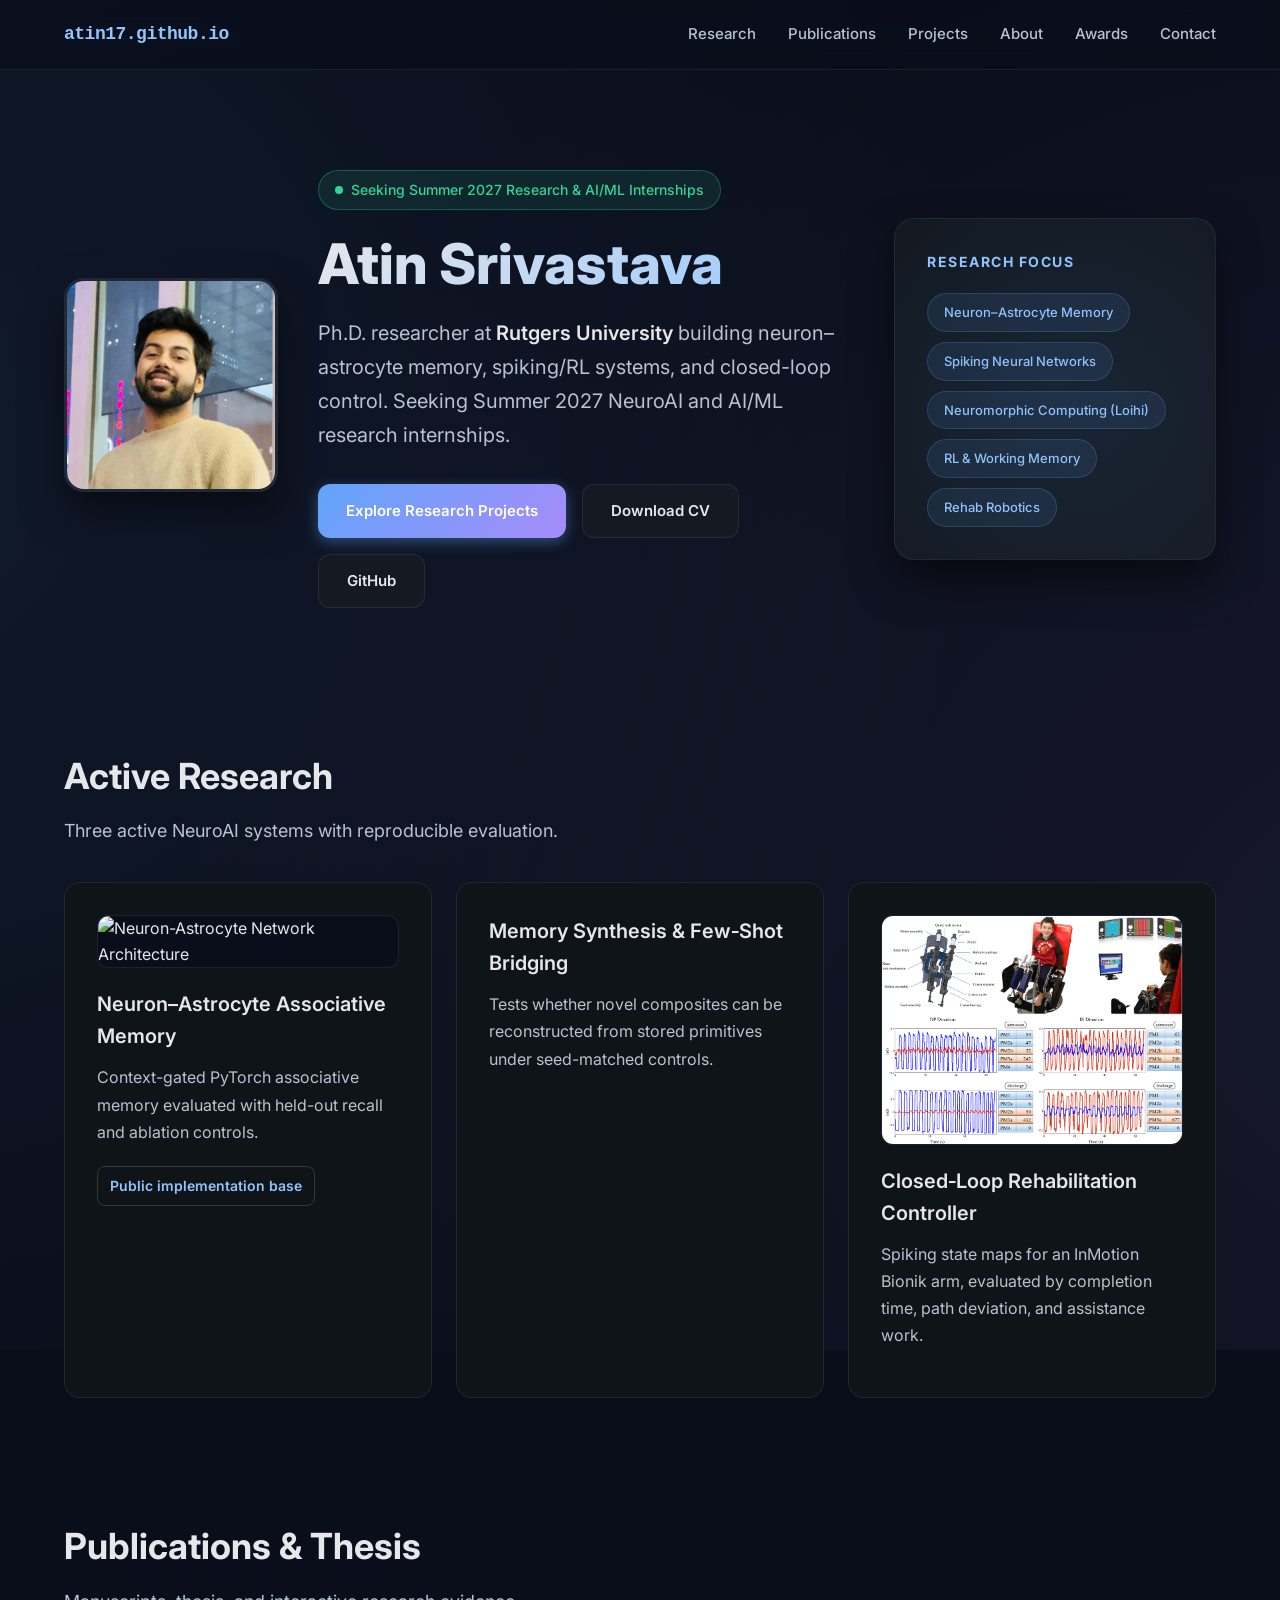
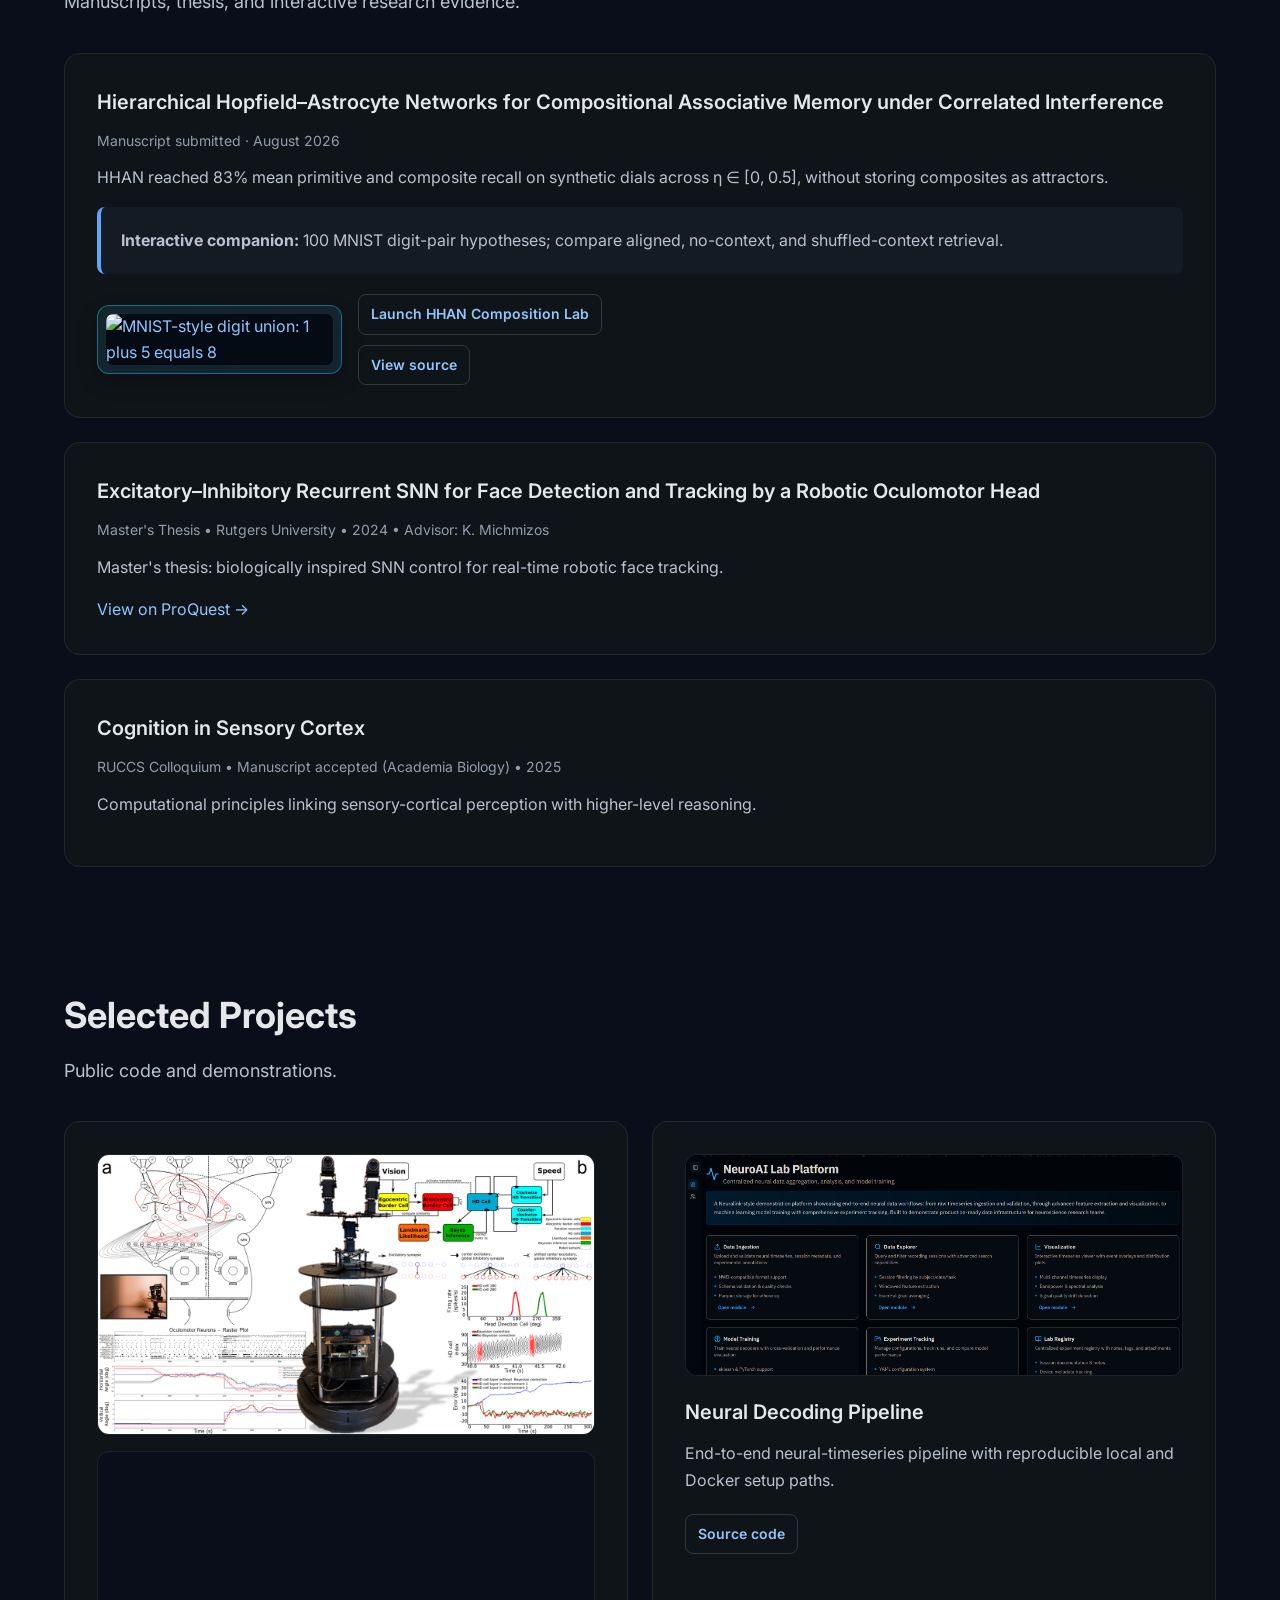
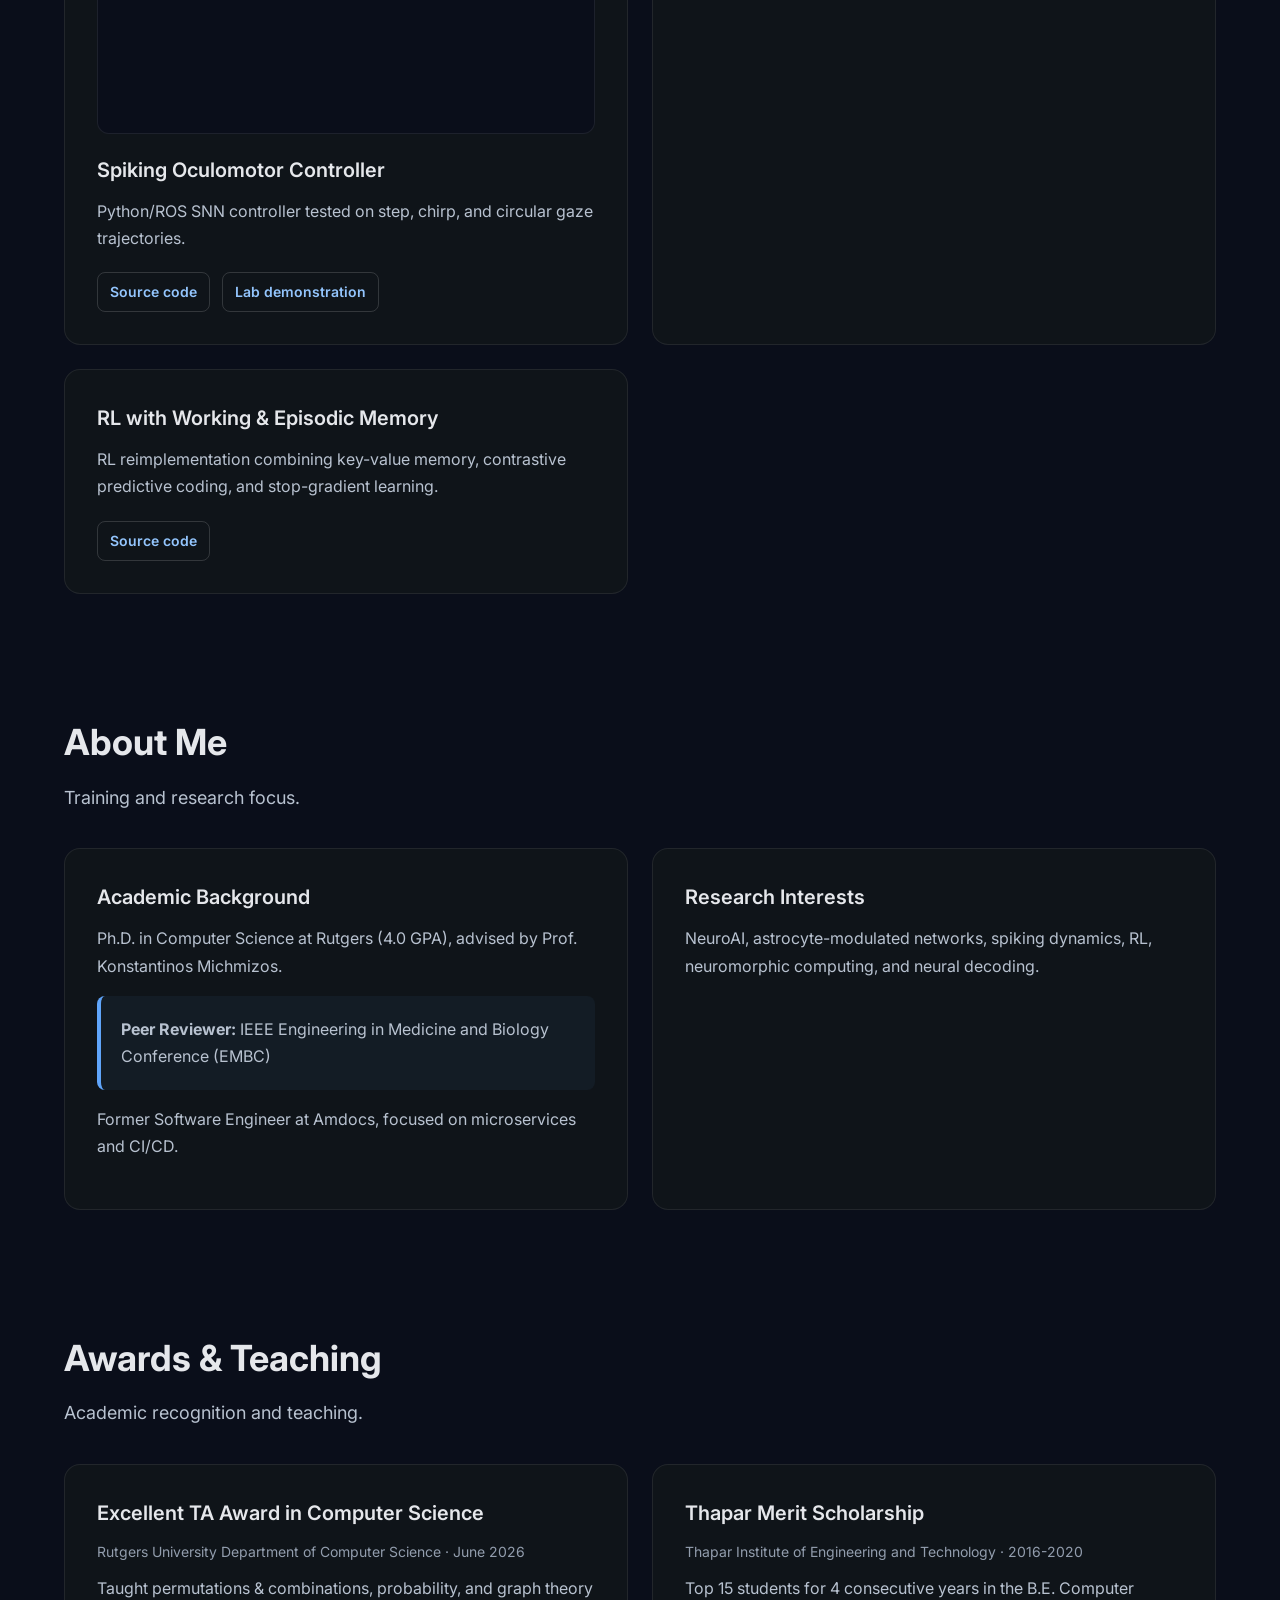
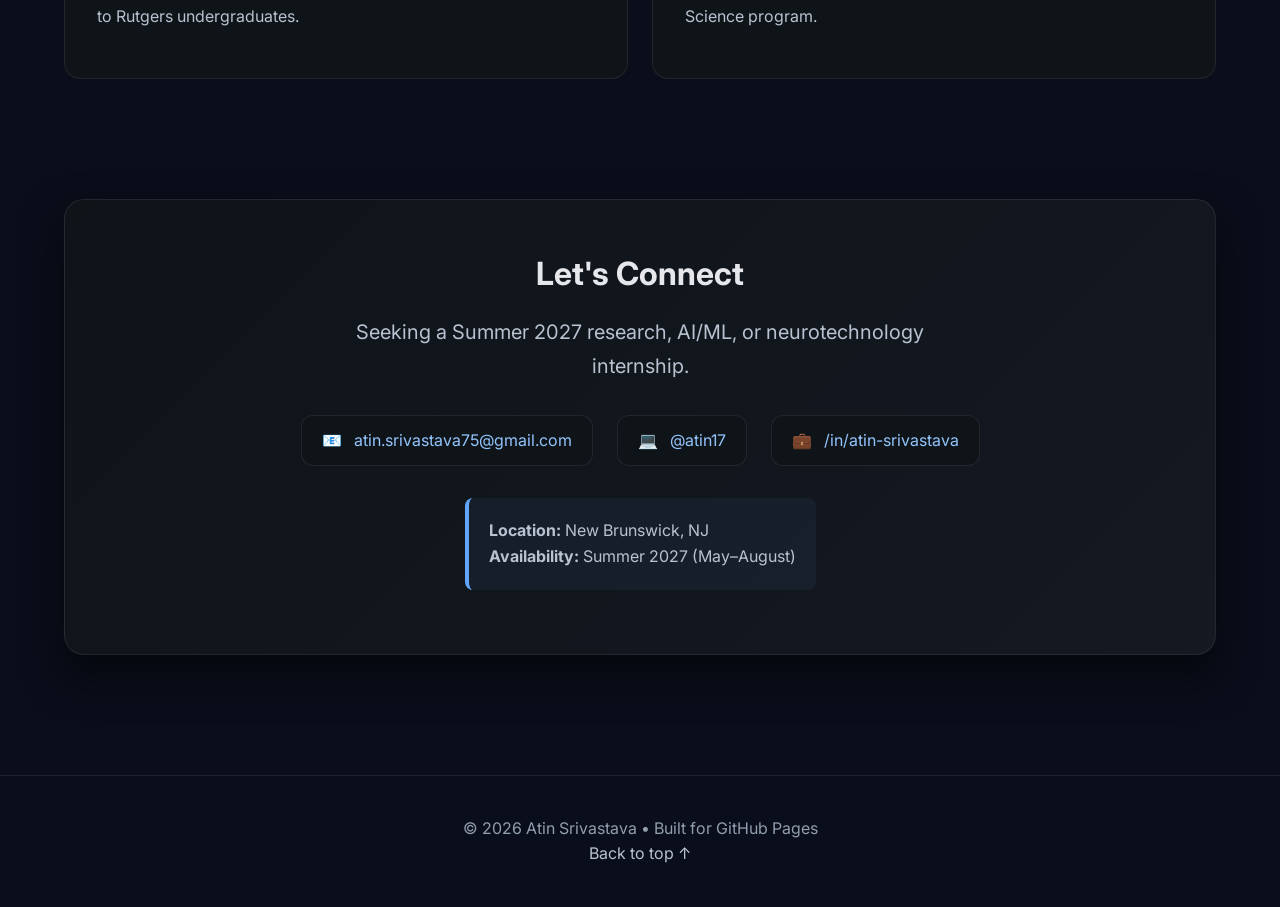
==== index.html @ 1d64756e "fix: show full MNIST union equation" ====
<!DOCTYPE html>
<html lang="en">
<head>
  <meta charset="utf-8" />
  <meta name="viewport" content="width=device-width, initial-scale=1" />
  <title>Atin Srivastava — PhD Researcher in NeuroAI</title>
  <meta name="description" content="Atin Srivastava is a Rutgers PhD researcher in NeuroAI developing neuron–astrocyte memory, spiking and reinforcement-learning systems, and closed-loop rehabilitation control. Seeking Summer 2027 research and AI/ML internships." />
  <link rel="canonical" href="https://atin17.github.io/" />
  <meta property="og:title" content="Atin Srivastava — PhD Researcher in NeuroAI" />
  <meta property="og:description" content="Neuron–astrocyte memory, spiking and reinforcement-learning systems, and closed-loop rehabilitation control. Seeking Summer 2027 research and AI/ML internships." />
  <meta property="og:type" content="website" />
  <meta property="og:url" content="https://atin17.github.io/" />
  <meta property="og:image" content="https://atin17.github.io/photo.jpg" />
  <meta property="og:image:alt" content="Atin Srivastava, PhD researcher in NeuroAI" />
  <meta name="twitter:card" content="summary_large_image" />
  <meta name="theme-color" content="#0f172a" />
  <link rel="icon" href="data:image/svg+xml,%3Csvg xmlns='http://www.w3.org/2000/svg' viewBox='0 0 100 100'%3E%3Ctext y='0.9em' x='0.1em' font-size='90'%3E%F0%9F%92%AB%3C/text%3E%3C/svg%3E" />
  <link rel="preconnect" href="https://fonts.googleapis.com">
  <link rel="preconnect" href="https://fonts.gstatic.com" crossorigin>
  <link href="https://fonts.googleapis.com/css2?family=Inter:wght@300;400;500;600;700;800&display=swap" rel="stylesheet">
  <style>
    :root{
      --bg: #0a0e1a;
      --panel: #0f1419;
      --panel-elevated: #141922;
      --border: rgba(255, 255, 255, 0.08);
      --border-hover: rgba(255, 255, 255, 0.15);
      --text: #e5e7eb;
      --text-secondary: #b8c2d0;
      --text-muted: #929dad;
      --brand: #60a5fa;
      --brand-light: #93c5fd;
      --accent: #34d399;
      --accent-secondary: #a78bfa;
      --shadow-sm: 0 2px 8px rgba(0, 0, 0, 0.3);
      --shadow-md: 0 8px 24px rgba(0, 0, 0, 0.4);
      --shadow-lg: 0 20px 40px rgba(0, 0, 0, 0.5);
    }

    * {
      box-sizing: border-box;
      margin: 0;
      padding: 0;
    }

    html {
      scroll-behavior: smooth;
    }

    body {
      font-family: 'Inter', -apple-system, BlinkMacSystemFont, 'Segoe UI', Roboto, sans-serif;
      background: var(--bg);
      color: var(--text);
      line-height: 1.6;
      overflow-x: hidden;
    }

    /* Background gradient animation */
    body::before {
      content: '';
      position: fixed;
      top: -50%;
      left: -50%;
      width: 200%;
      height: 200%;
      background: radial-gradient(circle at 20% 50%, rgba(96, 165, 250, 0.08) 0%, transparent 50%),
                  radial-gradient(circle at 80% 80%, rgba(167, 139, 250, 0.08) 0%, transparent 50%);
      animation: gradientShift 15s ease infinite;
      pointer-events: none;
      z-index: 0;
    }

    @keyframes gradientShift {
      0%, 100% { transform: translate(0, 0) rotate(0deg); }
      50% { transform: translate(-5%, -5%) rotate(5deg); }
    }

    a {
      color: var(--brand-light);
      text-decoration: none;
      transition: color 0.2s ease;
    }

    a:hover {
      color: var(--brand);
    }

    a:focus-visible,
    button:focus-visible {
      outline: 3px solid var(--accent);
      outline-offset: 4px;
    }

    .container {
      max-width: 1200px;
      margin: 0 auto;
      padding: 0 24px;
      position: relative;
      z-index: 1;
    }

    /* Header */
    header {
      position: sticky;
      top: 0;
      background: rgba(10, 14, 26, 0.8);
      backdrop-filter: blur(12px) saturate(180%);
      border-bottom: 1px solid var(--border);
      z-index: 100;
      transition: all 0.3s ease;
    }

    header.scrolled {
      background: rgba(10, 14, 26, 0.95);
      box-shadow: var(--shadow-md);
    }

    nav {
      display: flex;
      align-items: center;
      justify-content: space-between;
      padding: 20px 0;
    }

    .logo {
      font-family: 'Courier New', monospace;
      font-size: 18px;
      font-weight: 700;
      letter-spacing: -0.5px;
      color: var(--brand-light);
    }

    .nav-links {
      display: flex;
      gap: 32px;
      align-items: center;
    }

    .nav-links a {
      font-weight: 500;
      font-size: 15px;
      color: var(--text-secondary);
      position: relative;
      transition: color 0.2s ease;
    }

    .nav-links a::after {
      content: '';
      position: absolute;
      bottom: -4px;
      left: 0;
      width: 0;
      height: 2px;
      background: var(--brand);
      transition: width 0.3s ease;
    }

    .nav-links a:hover {
      color: var(--text);
    }

    .nav-links a:hover::after {
      width: 100%;
    }

    /* Hero Section */
    .hero {
      padding: 100px 0 80px;
      display: grid;
      grid-template-columns: 0.4fr 1fr 0.6fr;
      gap: 40px;
      align-items: center;
    }

    .hero-photo {
      width: 100%;
      max-width: 280px;
      aspect-ratio: 1;
      border-radius: 20px;
      object-fit: cover;
      border: 3px solid var(--border);
      box-shadow: var(--shadow-lg);
      transition: all 0.4s ease;
    }

    .hero-photo:hover {
      transform: scale(1.05) rotate(2deg);
      border-color: var(--brand);
      box-shadow: 0 20px 50px rgba(96, 165, 250, 0.3);
    }

    .availability-badge {
      display: inline-flex;
      align-items: center;
      gap: 8px;
      padding: 8px 16px;
      background: rgba(52, 211, 153, 0.1);
      border: 1px solid rgba(52, 211, 153, 0.3);
      border-radius: 100px;
      color: var(--accent);
      font-size: 14px;
      font-weight: 500;
      margin-bottom: 24px;
      animation: pulse 2s ease-in-out infinite;
    }

    @keyframes pulse {
      0%, 100% { opacity: 1; }
      50% { opacity: 0.7; }
    }

    .availability-badge::before {
      content: '';
      width: 8px;
      height: 8px;
      background: var(--accent);
      border-radius: 50%;
      animation: blink 2s ease-in-out infinite;
    }

    @keyframes blink {
      0%, 100% { opacity: 1; }
      50% { opacity: 0.3; }
    }

    h1 {
      font-size: 56px;
      font-weight: 800;
      line-height: 1.1;
      margin-bottom: 20px;
      background: linear-gradient(135deg, var(--text) 0%, var(--brand-light) 100%);
      -webkit-background-clip: text;
      -webkit-text-fill-color: transparent;
      background-clip: text;
    }

    .subtitle {
      font-size: 20px;
      color: var(--text-secondary);
      line-height: 1.7;
      margin-bottom: 32px;
      max-width: 600px;
    }

    .subtitle strong {
      color: var(--text);
      font-weight: 600;
    }

    .cta-buttons {
      display: flex;
      gap: 16px;
      flex-wrap: wrap;
    }

    .btn {
      display: inline-flex;
      align-items: center;
      gap: 8px;
      padding: 14px 28px;
      border-radius: 12px;
      font-weight: 600;
      font-size: 15px;
      transition: all 0.3s ease;
      cursor: pointer;
      border: none;
    }

    .btn-primary {
      background: linear-gradient(135deg, var(--brand) 0%, var(--accent-secondary) 100%);
      color: white;
      box-shadow: 0 4px 14px rgba(96, 165, 250, 0.4);
    }

    .btn-primary:hover {
      transform: translateY(-2px);
      box-shadow: 0 8px 20px rgba(96, 165, 250, 0.5);
    }

    .btn-secondary {
      background: var(--panel-elevated);
      color: var(--text);
      border: 1px solid var(--border);
    }

    .btn-secondary:hover {
      background: var(--panel);
      border-color: var(--border-hover);
      transform: translateY(-2px);
    }

    /* Focus Card */
    .focus-card {
      background: linear-gradient(135deg, var(--panel) 0%, var(--panel-elevated) 100%);
      border: 1px solid var(--border);
      border-radius: 20px;
      padding: 32px;
      box-shadow: var(--shadow-lg);
      position: relative;
      overflow: hidden;
    }

    .focus-card::before {
      content: '';
      position: absolute;
      top: -50%;
      right: -50%;
      width: 200%;
      height: 200%;
      background: radial-gradient(circle, rgba(96, 165, 250, 0.1) 0%, transparent 70%);
      pointer-events: none;
    }

    .focus-title {
      font-size: 14px;
      font-weight: 700;
      text-transform: uppercase;
      letter-spacing: 1.5px;
      color: var(--brand-light);
      margin-bottom: 20px;
    }

    .tags {
      display: flex;
      flex-wrap: wrap;
      gap: 10px;
    }

    .tag {
      padding: 8px 16px;
      background: rgba(96, 165, 250, 0.1);
      border: 1px solid rgba(96, 165, 250, 0.2);
      border-radius: 100px;
      font-size: 13px;
      font-weight: 500;
      color: var(--brand-light);
      transition: all 0.3s ease;
    }

    .tag:hover {
      background: rgba(96, 165, 250, 0.2);
      transform: translateY(-2px);
    }

    /* Section Styles */
    section {
      padding: 60px 0;
      position: relative;
    }

    .section-header {
      margin-bottom: 36px;
    }

    .section-title {
      font-size: 36px;
      font-weight: 700;
      margin-bottom: 12px;
    }

    .section-subtitle {
      font-size: 18px;
      color: var(--text-secondary);
    }

    /* Card Grid */
    .grid {
      display: grid;
      gap: 24px;
    }

    .grid-2 {
      grid-template-columns: repeat(2, 1fr);
    }

    .grid-3 {
      grid-template-columns: repeat(3, 1fr);
    }



    .card {
      background: var(--panel);
      border: 1px solid var(--border);
      border-radius: 16px;
      padding: 32px;
      transition: all 0.3s ease;
      position: relative;
      overflow: hidden;
    }

    .card::before {
      content: '';
      position: absolute;
      top: 0;
      left: 0;
      width: 100%;
      height: 4px;
      background: linear-gradient(90deg, var(--brand) 0%, var(--accent-secondary) 100%);
      transform: scaleX(0);
      transition: transform 0.3s ease;
    }

    .card:hover {
      border-color: var(--border-hover);
      transform: translateY(-4px);
      box-shadow: var(--shadow-md);
    }

    .card:hover::before {
      transform: scaleX(1);
    }

    .card h3 {
      font-size: 20px;
      font-weight: 600;
      margin-bottom: 12px;
      color: var(--text);
    }

    .card p {
      color: var(--text-secondary);
      line-height: 1.7;
      margin-bottom: 16px;
    }

    .card ul {
      list-style: none;
      margin: 16px 0 0 0;
    }

    .card ul li {
      color: var(--text-secondary);
      padding-left: 24px;
      position: relative;
      margin-bottom: 8px;
    }

    .card ul li::before {
      content: '→';
      position: absolute;
      left: 0;
      color: var(--brand);
    }

    .research-image-container {
      width: 100%;
      margin-bottom: 20px;
      border-radius: 12px;
      overflow: hidden;
      background: var(--bg);
      border: 1px solid var(--border);
    }

    .research-image {
      width: 100%;
      height: auto;
      display: block;
      transition: transform 0.3s ease;
    }

    .research-image:hover {
      transform: scale(1.05);
    }

    .project-media-container {
      margin-bottom: 20px;
    }

    .project-image {
      width: 100%;
      height: auto;
      display: block;
      border-radius: 12px;
      margin-bottom: 16px;
      border: 1px solid var(--border);
    }

    .video-container {
      position: relative;
      padding-bottom: 56.25%; /* 16:9 aspect ratio */
      height: 0;
      overflow: hidden;
      border-radius: 12px;
      border: 1px solid var(--border);
      background: var(--bg);
    }

    .video-container iframe {
      position: absolute;
      top: 0;
      left: 0;
      width: 100%;
      height: 100%;
      border-radius: 12px;
    }

    .meta {
      font-size: 14px;
      color: var(--text-muted);
      margin-bottom: 12px;
    }

    .project-links {
      display: flex;
      flex-wrap: wrap;
      gap: 12px;
      margin-top: 20px;
    }

    .project-links a {
      display: inline-flex;
      align-items: center;
      padding: 8px 12px;
      border: 1px solid var(--border-hover);
      border-radius: 8px;
      color: var(--brand-light);
      font-size: 14px;
      font-weight: 600;
    }

    .project-links a:hover {
      background: rgba(96, 165, 250, 0.1);
      border-color: var(--brand);
    }

    .hhan-lab-callout {
      display: flex;
      align-items: center;
      gap: 16px;
      flex-wrap: wrap;
      margin-top: 20px;
    }

    .hhan-lab-preview {
      display: inline-block;
      flex: 0 1 245px;
      width: min(100%, 245px);
      padding: 8px;
      background: linear-gradient(135deg, rgba(34, 211, 238, 0.10), rgba(96, 165, 250, 0.10));
      border: 1px solid rgba(34, 211, 238, 0.42);
      border-radius: 12px;
      box-shadow: 0 8px 20px rgba(0, 0, 0, 0.22);
      transition: transform 0.25s ease, border-color 0.25s ease, box-shadow 0.25s ease;
    }

    .hhan-lab-preview:hover {
      border-color: var(--cyan);
      box-shadow: 0 12px 26px rgba(34, 211, 238, 0.16);
      transform: translateY(-2px);
    }

    .hhan-lab-preview img {
      display: block;
      width: 100%;
      height: auto;
      border-radius: 7px;
      background: #050b14;
    }

    .hhan-lab-actions.project-links {
      align-items: flex-start;
      flex-direction: column;
      gap: 10px;
      margin-top: 0;
    }


    /* Info Box */
    .info-box {
      background: rgba(96, 165, 250, 0.05);
      border-left: 4px solid var(--brand);
      padding: 20px;
      margin: 16px 0;
      border-radius: 8px;
    }

    .info-box p {
      color: var(--text-secondary);
      margin: 0;
    }

    /* Contact Section */
    .contact-card {
      background: linear-gradient(135deg, var(--panel) 0%, var(--panel-elevated) 100%);
      border: 1px solid var(--border);
      border-radius: 20px;
      padding: 48px;
      text-align: center;
      box-shadow: var(--shadow-lg);
    }

    .contact-card h2 {
      font-size: 32px;
      margin-bottom: 16px;
    }

    .contact-card .subtitle {
      margin: 0 auto 32px;
    }

    .contact-methods {
      display: flex;
      gap: 24px;
      justify-content: center;
      flex-wrap: wrap;
      margin-top: 32px;
    }

    .contact-method {
      display: flex;
      align-items: center;
      gap: 12px;
      padding: 12px 20px;
      background: var(--panel);
      border: 1px solid var(--border);
      border-radius: 12px;
      transition: all 0.3s ease;
    }

    .contact-method:hover {
      border-color: var(--brand);
      transform: translateY(-2px);
    }

    /* Footer */
    footer {
      padding: 40px 0;
      text-align: center;
      color: var(--text-muted);
      border-top: 1px solid var(--border);
      margin-top: 60px;
    }

    footer a {
      color: var(--text-secondary);
      margin: 0 12px;
    }

    /* Responsive */
    @media (max-width: 900px) {
      h1 {
        font-size: 40px;
      }

      .hero {
        grid-template-columns: 1fr;
        gap: 40px;
        padding: 60px 0 40px;
      }

      .hero-photo {
        max-width: 200px;
        margin: 0 auto;
      }

      .grid-2, .grid-3 {
        grid-template-columns: 1fr;
      }



      .nav-links {
        gap: 20px;
      }

      section {
        padding: 45px 0;
      }

      .contact-card {
        padding: 32px 24px;
      }
    }

    /* Scroll to top button */
    .scroll-top {
      position: fixed;
      bottom: 30px;
      right: 30px;
      width: 50px;
      height: 50px;
      background: var(--brand);
      border-radius: 50%;
      display: flex;
      align-items: center;
      justify-content: center;
      cursor: pointer;
      opacity: 0;
      transition: all 0.3s ease;
      z-index: 99;
      box-shadow: var(--shadow-md);
      border: 0;
      color: white;
      font: inherit;
    }

    .scroll-top.visible {
      opacity: 1;
    }

    .scroll-top:hover {
      transform: translateY(-4px);
      box-shadow: var(--shadow-lg);
    }

    @media (max-width: 700px) {
      .hhan-lab-callout {
        align-items: flex-start;
      }

      .hhan-lab-actions.project-links {
        flex-direction: row;
        flex-wrap: wrap;
      }

      nav {
        align-items: flex-start;
        flex-direction: column;
        gap: 12px;
      }

      .nav-links {
        width: 100%;
        flex-wrap: wrap;
        gap: 8px 16px;
        justify-content: flex-start;
      }

      .nav-links a {
        font-size: 14px;
      }

      .container {
        padding: 0 20px;
      }

      h1 {
        font-size: 36px;
      }
    }

    @media (prefers-reduced-motion: reduce) {
      html {
        scroll-behavior: auto;
      }

      *,
      *::before,
      *::after {
        animation-duration: 0.01ms !important;
        animation-iteration-count: 1 !important;
        scroll-behavior: auto !important;
        transition-duration: 0.01ms !important;
      }
    }
  </style>
</head>
<body id="top">
  <header id="header">
    <div class="container">
      <nav aria-label="Primary navigation">
        <a class="logo" href="#top">atin17.github.io</a>
        <div class="nav-links">
          <a href="#research">Research</a>
          <a href="#publications">Publications</a>
          <a href="#projects">Projects</a>
          <a href="#about">About</a>
          <a href="#awards">Awards</a>
          <a href="#contact">Contact</a>
        </div>
      </nav>
    </div>
  </header>

  <main class="container">
    <section class="hero">
      <div>
        <img src="photo.jpg" alt="Atin Srivastava" class="hero-photo">
      </div>
      <div>
        <div class="availability-badge">
          Seeking Summer 2027 Research &amp; AI/ML Internships
        </div>
        <h1>Atin Srivastava</h1>
        <p class="subtitle">
          Ph.D. researcher at <strong>Rutgers University</strong> building neuron–astrocyte memory, spiking/RL systems, and closed-loop control. Seeking Summer 2027 NeuroAI and AI/ML research internships.
        </p>
        <div class="cta-buttons">
          <a href="#research" class="btn btn-primary">Explore Research Projects</a>
          <a href="./Atin_Srivastava_CV.pdf" class="btn btn-secondary">Download CV</a>
          <a href="https://github.com/atin17" target="_blank" rel="noopener noreferrer" class="btn btn-secondary">GitHub</a>
        </div>
      </div>
      <div class="focus-card">
        <div class="focus-title">Research Focus</div>
        <div class="tags">
          <span class="tag">Neuron–Astrocyte Memory</span>
          <span class="tag">Spiking Neural Networks</span>
          <span class="tag">Neuromorphic Computing (Loihi)</span>
          <span class="tag">RL & Working Memory</span>
          <span class="tag">Rehab Robotics</span>
        </div>
      </div>
    </section>

    <section id="research">
      <div class="section-header">
        <h2 class="section-title">Active Research</h2>
        <p class="section-subtitle">Three active NeuroAI systems with reproducible evaluation.</p>
      </div>
      <div class="grid grid-3">
        <article class="card">
          <div class="research-image-container">
            <img src="astrocyte_research.png" alt="Neuron-Astrocyte Network Architecture" class="research-image" loading="lazy">
          </div>
          <h3>Neuron–Astrocyte Associative Memory</h3>
          <p>Context-gated PyTorch associative memory evaluated with held-out recall and ablation controls.</p>
          <div class="project-links">
            <a href="https://github.com/Atin17/naam_rl" target="_blank" rel="noopener noreferrer">Public implementation base</a>
          </div>
        </article>

        <article class="card">
          <h3>Memory Synthesis & Few‑Shot Bridging</h3>
          <p>Tests whether novel composites can be reconstructed from stored primitives under seed-matched controls.</p>
        </article>

        <article class="card">
          <div class="research-image-container">
            <img src="rehab_controller.png" alt="Closed-Loop Rehabilitation Controller System" class="research-image" loading="lazy">
          </div>
          <h3>Closed‑Loop Rehabilitation Controller</h3>
          <p>Spiking state maps for an InMotion Bionik arm, evaluated by completion time, path deviation, and assistance work.</p>
        </article>
      </div>
    </section>

    <section id="publications">
      <div class="section-header">
        <h2 class="section-title">Publications & Thesis</h2>
        <p class="section-subtitle">Manuscripts, thesis, and interactive research evidence.</p>
      </div>
      <div class="grid">
        <article class="card">
          <h3>Hierarchical Hopfield–Astrocyte Networks for Compositional Associative Memory under Correlated Interference</h3>
          <div class="meta">Manuscript submitted · August 2026</div>
          <p>HHAN reached 83% mean primitive and composite recall on synthetic dials across η ∈ [0, 0.5], without storing composites as attractors.</p>
          <div class="info-box">
            <p><strong>Interactive companion:</strong> 100 MNIST digit-pair hypotheses; compare aligned, no-context, and shuffled-context retrieval.</p>
          </div>
                    <div class="hhan-lab-callout">
            <a class="hhan-lab-preview" href="./hhan-composition-lab.html" aria-label="Launch the HHAN Composition Lab">
              <img src="[data-uri]…200158 tokens truncated…Xuy65luK0gevxWI/hpJFvSYeMLQcX1F7KoHRQFe5aWFPeZwpEjmfh/[base64]/YnvUrRd5x2c2wdlegGcTN8bgHZt34jQu6/1enCJ8yXnNdAcV3YlC9c5d2oG6mCe113aHi3GiNxpWX9i+Vc6vJiHv7jttNJhbQnqzOZtHH4l714jgPxavep9NQpUeI9aOqQ8OLjLwDAFZd+lrt9EE+r/PHpUNwqXXdRLX23ujAL1RAJa4kohZxJ/J24zrwvk87M+72CGarPpAytHVZXn9bVGM9J26WQdAhlQIe8A063qksR691cFG23Zi/7Z1rUCfp9DTx0HNZK4HfWiPCth7zMXrvlGv7BFN5121MIMpaZ9scFrpgcFXNljSBP3yOgbpa5RIKO7DP+zs9Hq3i6jj3FZ/BvZAOTSlRWqZbSc6ZTwF0HaKfpNdd15jaiRj0VfpdsjH///j2lLb0x5piHNNIdA3VD9d6in8xJ+Jrmpy4Gu7l9Su3HTkcQ8R5P+nwUI+2RSNInJ4VT+y1k103NiK1isj9x7MDddDR3MKbGT+DjuLxOB5nplPsVlvEhSdUvo4vnJZj/Z/pZFGI6BcdrDd392VE2AqSU27BretfrAMPu2WLz2iWYoMcm4/RGpzaBB+fhN5dd4RTuha5opL8T3hrumL2FW7dBw1LGW3S6M6lDh4B3eYi1s7vI0dnuL1tHizI2Ck46JlaA17foqsNGjLJXMV5TZRFi4IW4HAnZzvnsuCRePftarl1DMVxct8he88d+biutPW1HxzqtqkS/dO+uT0cnm1bTr7nEbm+nwJZKAL0QuHrpYTOeCIl/yYkE66hb0yRflCRCvaAAAxknKaoMezS3qwdYvtRluiFOaROyjrmimHVfhSWbCeT0BwaoiV2hiBtG+3/CfM9vvIN5j97uv6/e7HLLkvV/2sFTvDJIiP6xpQJJXPonaq8qzeoF2K+mWXHr9iihQFFQ/PMyxUqYmdLauQYMmcneGVYL4MqmcBz6Vas84VYrJg7y7ggRn811rM9ZsdyGFFDcc4hTQP6rA6LQeE2k4f/fJnESgvt/AoODNXE3gkHEirej9q18IWY68Od1CudqaALVxHIfuHdhilGQ6vZh9QqSEupfgZ/12VHT/jbbnvpf514Ssm9zZO3mo8zWc2XgPgVjya/OMn8U+5mRrSg6uMLvxVjJITrw5leRD3+bwJoZ0Um6/aI721iFYymTOQ43t57+eus7MMAZU7RfAqc48Fo3G4m++Ski/UCnaDWYB5IoOpwE5G13lqg6fB3K3U09GCiPgSWR7A3VYGPcw+xxCr0zVoe5x22bJquA+Rq/3fLv36/zYOmQPFm1zKaEPiuZeWG5Sk3iBGlaXkABtavI9Plot/aZjixp2lonW3aWZugSMnfZlaHF3IsrKXbXT5RNV41vALLCN116Rt1T32cZoAoT5w1/t+o4b2tnndwsQ9Wv63Hif2jaq3dOeSnzSwt1VHA6h0j0xpnNDEn2qJdvdMsByF7IiFzwziz0+8YpM/jLh9vSRuwdsZqfnelV4TAru2hrTFbVrYfIeyvQdlWeVxXSOKo/tmnajp+3E7UgtXWMOvLOXCSbwYtG+CvqOHTLeSoV51XiRXOBvvE7k32Lq/fodRDPW2YaX5rM2xldjQ9b/AEtgnasnmcuojCEZoCgY7OBzbqS63CROew9IVskb9elOeVkZKOcLzTJJCSbje0tZYOg5I5OP1D7Dyyi0MMoh7jkb7CWi8Iz/KgY4KfNCQx+xhg+2gunSvK9J4mVrIF/RiEEPg6qf2PsZpZFyQoTBPjaHmrjZRz6sJuZOaQw50qBYQ6BKVEZPNe5+cDVqIRANfVU3wc1Si0uY7LZm9SwfabbF5Dwko2rlbkO/[base64]/oMXudbITJIQiCsV8xdynPi8e0AK0JM6u5USsMpXxm0KINBOUIBC/G/tVu4pUzDv7MDG5xvBxQhy4sbiQHclTP0KjhRcpZ79VYvFr5hInL5JfpID/Y8d67dpZDL3laxXGOq5bq1V7kxGFjUdsqC4fXZgFrlp53MF+7ebN0ZLnzjrSIFecRkdgzIj3zLHYjZXJx+raxxR5kXpkweqskpF5yrINldRdKY0u1Xv3F0XC+zb+7W267r5qUfvoYQkTxjREoWB1Fv4I7f0Y+6Hff/cfp+7gIREMLiX+w69WIbDPA9NDD5rTiU6RtHUor6l1NO9aG7sbcZYL6aL/cBYrkMKz9YBUWSUsGxB+9jk5L6k966+UMdXGOPYTlvsdW5p1o6z7Lv+ViMKNNvf1sgymEf3M/rhQj34kOfiM9qh9IQsneAvM39LM2tZQdyH1JibaM/3s1MEqLJKI8UtsVLq2Klmbk1n/cjhCn0yXDTEWfrjOtewpN5up7HOQjP/9E2aE1l9RSrtDIx2EGZN/61zoLod+3yZGi86QvT2/6Hi/1ezIBjTWFngqI56N4232Jor20Ws5m5fREKB62Ob4bM7bCAvU++8OX1W51ljG0LnoYDslbEJWwbhfMiIAAn8PDpJjojy0Fyjs6Ox8gIgtdrWbDOXXnF5X1ahSqmSm/RWkdVeec9ahpo+oEDSGatdMwT94zGTYOHY4NdtJ2IRJUIYNqxnTnwwym6TJvKDEzUQpieLzIRGLNGq6MWrBqtPCwVpmz4/GDL2GccS3nrf1JwTvwaypx5WQPyLKhKsi/[base64]/adDsvYWKLj2pWd7a/gfWOsHEaFJ/y3l1kKgUx/U4l1E1Vclcbv8ekV5KuKQiTi0EMiiCSDAMmxYa8qCy4k++0pssZgSr2dTRFJI522C0dGWrH+Hq2J4a6VJkJJcn9/WI/rVmQylnA4J9vjSYapuPxssjI0RzufWdaeBAafF5XfUQHoyT8luThSMIR0juivdsC/1NvWdZ8a869/xsXSXK/8gaUbTtBreByEESxej6P7Qmj4Lc/FzB4/FJOhO1iWzrA/+ibvuJjAXwSqR22IVX2GDLAv70tXnya/R55dKWyuwm3JP82JbnWCbwrxaceFnmlO8Kv85ysRJvoHKhWk4QlgN/EAODuEcg2JT4GeXoVRoM+eqsT7CQ9H+EPmY/tJS6dd5RO7BeHaZXzdjXX0mG54Yo0lObf/[base64]/bQXA1Q40t4nN7A5Kg3aDkECRaOGCv2k0X70qHnZzPd9WiBwnkU7R/0/6RB76Bih7s9IezOO88nqvWdq5TQavaXOraGnFfPfcSlYZafL2cJCRxs7Fl4uLHC/GYBaHUyuO2/[base64]/BL/rVk2tc88oRfyGCNZWu1vG/[base64]/+w2x0z+SF7Hb5PQN9j4f9//MW1pvtGkZMv5bn4n/KZqQfd2ozpx0ikdWF0afXJT6A/oU/f1uTqWRu9bAZAoSs1HTBE40zlzvPaAW26D7etGIKRzMVJepBLqZv7PD70kAnVLzKMVQtIni94hKiK2yBOLzYi7oK8FmLNSCdKLO0mhnX+U/y4djtrwooH3T+toT3BSfZXhRD/tPWVG+andbalZH6uKlZkaKt6+lyZvhY+95zN7DezFsy3a7VIOvfdwspQGEIcgTQqgAALFJJREFUks74cYtTG2d4m652GnUx8bqoty6l4DbCjkjng1JFzY9j7NJoPob3xWQ+jn4Rp66Aydd0kiki5XouF6CzMnEziGcLr/mhXu6aGM98aXeVCDy91aJLuZMNuZItti/bsuziN2bSwTAFkpyN1ybEHSez5BnvN6CrmHHFptv4zAQK39gsR3bYvjJWDbcYIyrJhVTm/QCzPZi4E8Tfxcdk6piG8Kk7+bNlqGng11VwRARJoub5F215Etu8SsWTVg39z585k+Tqeyjul9mJldCtQpt/AaeakM+w8WZFUlp0AWn0bqvunK/iCir0+ltx/jmm/Yxmc0hHDp8ow8vpOkb6Ng35f2i6GCo1YxE3POxaVrfh3mnfNo6xEZ1fCfN4ISDRH16wsSfYzH9PNJnixXqTGNcxK79Hdl1vPcMHRZti+GeNJjjmlrNe2yPyJJR/F0YzWAvbuf51ZOBWJj0ilgyuPNyGDimpgLmVSAYtRr5Sae/4/2elTptHlS3jnU+G466i2Nb7piIKdxNLXixomkdRa6AZPsk5kZR+tit7bvupc6681u7hzT1WfToeZybKy6ZLet37uyEdwUoi27oQQ/tE6ypKMNfy3GewL05aRO47osLQ+F7mRbesv0t0mztIh2dXznA79wA9n4kymJUKOBE7R2qtm3i82zGBaZ/RFioQxv+5lUQdylLGCa0JXpifyW9J5dbH+4h5fUE6tXoeOVJyzvwMh5miwRZW2dyyV/2xWyaEglTWYnpDp3b0O7UhylI/g6rw0Kdc9YdQuy7Qm2lBbbIh1/pjusvZgGwHc9FwDvuiZBtNxmLEZ1P3QVEc62f/VIvqkkqxWa88VRx+bU17v0LEgoFm1emDLbu2Zrb/FvLFTVl+Hn4Uz8XKK4WiORDVGfuZ3/6kZPCRh4ztlUC0f3+D0j5jiH1tqW7cueiW1nOMLdOww4UOtycEmR+YyUlthSVg9leerc4aMrJpm+a3DJtja59MGQvTXmwkzdFs+Dsf4UMGqDr8FI6XyqfIWSh913BFqGm4oshVllh9BkSj868BP6Xcsb6CE8k1P7LX9D8ipjyE8rmy0dfJmlpkyTcY/[base64]/cNQ3Hf3RlCXuBQxEZMmWO86vg49+/f2v9Q0TMS6meb3REF/NBjQn/jHvZxV46BJBQxkpTQS+Gmqv7VQQ8LbnNK/[base64]/h17Gy367pd9Y+KBtlhJRE5K0oq9HPkcmCpWa9ieQUym3MQm/pViQ14iylBGtteeKhg/n9RgKEgl6Lmmq6r6q6f9L6Ti+2z6yJOMwnxL+v6VxyIlU5DJE69gbaKVmhO4ip79Kki0yyCBKrUdfZkVcqWw8j3z/z7mdEryWvjeVKU+Kms1X4bqwAkdCcXmrnhol9z13t5ghlk9XIp9hiX48olrNRvZkCSj0H21q6Yy+qCDy1N7gaZp0C1KHTLWcm3dIh+GdYdQcHpn3+zhd3UqQOSHNt0O9XhT6Gk81Qfwp5A8gLB+t0/uoMi1YUxyWXpEII7J8CJBZBKCtxiGPVuJePUpusRYvIXP1yO8gnXWz+4xY1A46Noh1OAvG4QdXUlqJ3aPiBSaTAzJ1lvEown0/PsDO8715Kd12weOYtaOOIEs9Puf3K6ftmZqcMRx52n2zHHXEa9vvVyDssASY7KFe7XTfx2m2wVdN2xe37fVNq+zIlGfE2Y6nr0eS6iIDnSaWQ6Xeu9w9QF9UhIMoj0ONZ2lMUrq3TChCZVgDtj0Ne0Y/Hgj0fkbGX7KC/UOA/rtwxPgU6w/VpChz7Z8H+ZYqIIMwhD2oamSHEKxlgcqQu2WOZmWQz0sang9tmRlsEoTwktg8CjC4uDBm99Pva1tSfgv4q1ZExg6Nu7stlxhiKiv7YJ+7ObeGZhhQLf5tZNWXvIPt91DAP6VzN6svWMfDO8M9wA/Z5W60LBi4i5OvhEVchhc/lOX3Uj4nct9X8RrzzQliA4c2MSj/4k2bBEfv0gdOXrSBLE7O578Rbn/GWJbFZTtI5CSjymc9bP7OiWSUuQXueYXfvkXuwg2c9fHosFzUztMyizxQVtG7J1m1rM2r8R6peT1DXkk63dg5G+XhmSubmE39Qc6Fzy4QHCJiBK28TwW2jmFLwfFUkWnVqRupvNEf79aXptp7WdKhpEz7x44qvJwmVIWx/zPzgAqZGK+zhcwq20kuuLcmW3Ro/8wgQdMLrFh7N/GNk9r4ViVi89RWSh+lweu1RcBV5zuBEWsoIU9TtamikxE+nmOHbUVGGGMEdz2oVjUS4Zpgu6g8bUSSGB557hsOAFnRgvcAicnXQpgJxGTinCRVZ7OvI9gP5F3kH71+l5KTNwBmXYVLVXUGS2RjC5LSYE8i5DIGxbLtbP/U3+pxE6u5eMAOvR5X3cymYxPFC7TVOmDJlOtOYQCpYjZnFWWtqNYkf6GQE/buE1Rh9kHP4eYo+msrqum5vYgdqcU7ZYh9Slfr997tCcjuu/UFerUD5YcLyWIyLgDdz3+58QowyEd7r/IRA+YJL7Bae105YuhBxBDrZFC9zP7dcTzky9OgzqBFJxYGsDi72RXmLpFziTddoyxn4ceAHLSU/nKAZFykcmcPaaKr2uCLXx1J2t3YW03JG/Z6uW1Qh114YNUBh0psxkB2BcLJZh5yfgvUi5T4ygRkRcX5cWIy7cMn8s+wiH5PZ15zTD9v2YMbmPHvO7UQdDUlB29uQkZThlkU7wFRzwsolkouRc5I7NPzcwVI3IAVokk19NWc/1/ZORaglPg9/civhZN3Rp9WZchVrv7udYxqS5COGZub3gNEvcEu5Fr+KSaRRe0IS6JlGVQX9UC0yHEoVmtlFfyJLOXcC7adTdTEIE3vsRP22OEmAvXdtnGljLC4cmiXf3m3mo8ytpGYRC0P6aeJoEZlHx9NJk2TVLH9r3rkrRLtqB7R3zsY+xTyM/lA3xSplThn6ThVdWxDizRVbbOAYlsDq5qRCanb7spnp8d69XkHLgzgZsut/iaWYJlw6m0I3KwxygH80tjKtU2SQKfQkpKIaZxRg+j4IP7NkcC7IJCOBlkb4cGUiVimoSOP6zGYc+ueyRZaX+hHbHaPzdPvAmmKgaVZzSALbc/4Vemu0CygtcgrEJMy9ZM62iCmUPW/oYWzsE5l5Vfbx7JvpGZ3MnRZTJNebm1ngRgrtSFZL0wqEKBJiGTKf+7Fqf+2rU3RWvUdYEkWew17r5WU2B/zMRrB1NoiwRbOAzJ9Tf8vqDBdgDH0OHewcLIcKFIKdeFAk5h7ypgRprIxIydBRX5q/rO/wtnMTF6YFdyqxUM+8JDvFdhx+1pn3Mr/8nDiDyd0tsmR1P/CAsRZTtzAicqumOkk3/dunh6c25PpxFgld3TvvyGe22r17XMsn7HzKRYwbJZ8MjCJyJh5y4v/jXHkGP/bvZ7jTVxkytwU8ntNRNhblFRdxY4JykIW9An9NNWwzYRbklx+d1H4QKUDqqgZBCb5vVj4E0sEsQwY/UYhEsyLCBCdImSenGkmEdgoGboFgZfQ//oJNHprJQB0GyPCoGGvIsXFfkQn1HTJjFv/sPDFYRoadstVBJZuPNlrTHL23gkAYM+LZEE3YVuwiJ9x1+owTQEH8WKKOp+s5H30hdU+ABOg37+1AhxdTsJ6/NsFkRyBNAKznSZaQiFXvA804gTWmbirVkWW0YnQQrGL9HUNg4IlqkcK++wLO5IE97A4deDERZS7gJDPeE0FNpgYOT7BQtC+GUsi5a/PnjvlGyzUIMtp1tigJ6s3qoRCP91Q3p4fNuO7F5IrLGJBAwpSMTxGzqUmoIvSHOi5jKcMqu4v7nC/t56RsBsyzRcZ0CiyR+mFcnVUA7ZyRzYI1ksWF3yAFYclMYU3FE2EZuFmIoU9N0KWcFuqx4o7DxyjAZQH50tzqrq10ipZDk3J98V2lvM0ZXyqFfkDvGJWIITJoDP+lBH84FOhYTvwQK4Hj3qKThM8sz2LeoAZnnnnbeoE4tXGFxeixAw/ntsu90vKZqO6bIuCr6qEYOOeHnuf/DxgbZmtd/9zt0D7FkIot2j/TQ0HpBI/OD5FOtwH2YPyJi78sQPc5d1YWw7HViteuwuuUhdnQj4QGP59VbPN98wEKc9YyTbZlkdRRKzNiTzOeDvCY2T0RcPX7obAja9N+1dMd9qAbMgv/v9qubUtyVYfB/3/zNOchASRZNqR7H9aanqqEizG+yIakfFdXC3MO6NRlnYMyrJRusX8h+DWsfL/rBTMFBVFXv0534JyXy936ERWQ8phAyDuQ5/U/qZlM1oaEWA3MChL2/vGLlHjnwcvDy/3WHTzt/cd4WwfvH4hEfdB0FsutMUStCZIzxqZnT+XGeSF6rwXYi0uCTBAZp9mVQScVeIkhnX0HxWcNZqLKrW3SkWtZ+EOzO0LxoDItqPNxu/c42XRRuF5A+DzK9jPUmfipbuvP/5Cg1X59oiMbGv3T12gSFZZQVipJCkips2lxDOoZbR24L7o7DQRVVyGxqdHWSSa7nm3Z1bJS7Ona1tmyCvaXrA82aaXn6j8/[base64]/[base64]/GRVeDMIUOYqBw6DvxauGbRlJCwWrmQFk+PGx5Kl1GFTqod24GnXwATIe45uhPioppLf2hzQ2gS4l1s7qG5j3ZCGXgJqXoxoKCfrv+aSokC9KTNI2AYKA1Qhou2QtZLmPQmjwZ/zqPIU340ySTWSNNjRt9H+MSNqtM07eB/MV0L61P80o6f3B2JIaag0mVEYuRXQvFb/hU+qwi0mXIAy/E61/XvEsOSOZgcfiHfS6VZw8RLLt8dq/lucY5v3WI4zAWUMGXspHycIZVWe7Wwp1eUxVJacmcg1Ntxdy7lOhuLM/mWb8ImYsEMatEdhOr8+vQFfdQ4RMB8np06ZYQ0frdLQbMvTepR+jcd7GUngj4nr8aA/N//PHjdHpQW3jhsJ42l/c3bCb3Eit1Jxjd5x4hw+GDxHORD/6IExHRh/jR/Ucfi98nDcC0pJm9y6AbPH+irCcCZ5bn8IRqexQFwhDQ1ZawlRCoj0lGk+qtvWZmsum8TFjiBt7UeQ+uJrMpiv6VJjrO0Mblde0chHSUmcigVCFPtJUKPxvk90mRQUEWwl/8cGXJJdueiUT0X0gIIOfZCFznI1JhMN0RjMzhUZA1mlFjgXWVy1bOouBdPv0HA8Bk7L6/essZBiFiG+qrEQh45vO2OlAh9NWtqQ3+NdRfqE6umW6mna1dDJMIBJbQs+xhw4VKXlD+4EH5ZH+EwXxFM7mRSaMu3DgsMYKacVbw/t2lb0dydVlmvPCycBk87gtrEktwwAxfivGDRd8w4R8kjk2kvhmWNrZ2pnJZIzHBH5QsNvSF/uilcKh/gLnfl2OXpX8I/DKMimk5p8/AaehSUlMi3ikgrajS3Q/lFR3LJWr3GXcjWitNXsC9CYYG+a9/AsnNThR7Vs39d1hfdNz4q22hDclpn0DGdEIPvfDGmKuZwzEA5mlehr5OwlAJVOt+Mj4KfF2NI+PVsNY0E0KgT5thyf4roK3S/xsHKtUyDCzjQR1s+HAId2QaIkkp72kHrJG7CGAGfNqjC65cxjG76wIarK4oOAKAfhmu4rkxd7SvZAxxd51xmAchsjehoHV5koZP//[base64]/UluvMKzICkAN2PN2GgUqYTrFrZ8PMECTqtoxmwMgZqbhPlLbA6S9MdO9FGEjidOdExv6QvZ3KH3+3ZiqkMp5EvMj6XusO/zYZrud86JB2tgrhS0g8vo3S07ViO4UrielOIEdqrvrPz/P7GW9M3Fk1WFLzOYIAUH4mPd6yG7Bu7OudBaanv4CAqI/G3h9Fd9ZM21yC0LzH9diDjVhHJoEqJwnrbVWofbMFhxuNkGGGGwji7s8kGF2nZ9dCQLkzh6JE3clokD4A/c9XPyL1RcnHQRWsXOSoKeGP+Ii0vDLDExK6usjeGi0acUtImvr0dVjA/[base64]/8oFgz9cAqKlhjMyXmTNPlw3FM3w2V1XkEQwzYR/G6zP2UPEeaM2l0HOZdhTYCEzZMhAm7FzqeLVfxGg4p7hVsOj6kHCVrsMfEKLxNJQwwVgEFzTVIkSQSA2RncpOUreC4F5LvUpgQPJA59APChFkVI8hs/RfXcZ554OlOohAZsxK52k53mSZW3eYawVZTUiBGMIXJIY0h9owLCts84uQ8YJrVnWVwmynhBhig13GF/vOpbva7Iu7S3F16DbjIO9dsny4prV4NeLotWL/d9CjYd9sxmJFFqPK5k+s1cWTrcuri+Gj7ag2uLsH1nEzw6PtgniPhm1QijHpWXOh0t+YkIGY77Wm0j3uumwesK27Qv0MCpQFjZ5MwZuSMwcz0jvUwNSDkoIJYbR1baxVSMbYMUBQHZ1CTjGj+2cYk2rV3UB+U00pz/A4niNRqUEImvBpeQb/[base64]/zv2WQDbGnva6g8MC53Lr+ndZJDr/Kxh4qX1tBKH/qnDiMt7FAdP+wWkCoVx7bJ6bJ5/U3rWGDFFN8Y1owJQzA/g6l4k9XqEsSGHkm4ViGqvI0DSN7bAnLR5N0pk1gGmM3xhlMlV/KMsX0eT1xDpzElp7d5uqTEUHmXoct1mhzYsSH3qrGxqq7irbEnu4IcydGzJaGPu5YVRUWDcXiEfvJpvuIiSF1DpmFg5t59kjIJLIsFMbVGfvAs6OnpbRawvvvTWAr/[base64]/GGSq439Fn60RSrEUJmHL+wHHGNRMetgXMwidYI/NvpqHEpz8uWhQnJB9UZ7zBwGFiJ3/P/w4lk3OAAVkLQpkfghRK6ufdMjWacPe3efCadvkUCKL6WtBuK7cLpQbwNAG31XguinD3CwRvf8P0n5N7QGRRlk9drj+n3FLRptuoTWz+ibpd4GBH2zoASeR+gHQEsEB3ZqsyAkdYYc0qcwtFr21RJBsncxIsk2+SiX9ogj+ukp6U9HdxJI/WTSapayjROAemyqgK1fy+e/[base64]/3MalIrftZuoJEhINjL1IWRIO3vijAPcX5TKtedU2+Kbf4Y+DG07CS7h/Ge1clVTLZld1vHE8HOqOfFZsW3ejClwmXJRC++6fwuMEG7k6SimPbN9q/CmA9rJ6YxMqTIx2u3M6dU9pBaIKnASLbQNzsZ9xlUdmkai0Y8AEP/I2KyM8zp/JMEZEF/sczYd4Wb6yt3VI+xA5oIn9Swjk7EwXofhSKgl0i/XJJtvDD7HQ0Ag7e2vZPmXvVDMn7wOWY7wkB/lJAZdancO33LyzjeZTzOfM8q0gJVuh/RwFKomIQzpcylhw9DJN/AVSKihx3np0FP0a9RWeHDRBhJXq1lrYbPglMpSgJ+Fzd6+w2KkBY4IS2J+Xq/2JQSJhrV+VWipHN6Q+A8xpCkrZ9YHzknpWs2/ZwJZBN9jcKA3YEC/RRK6FYidtXd/[base64]//v10XT5POPiASaug09VswUFE9uy3zALwbAfxk0iyMKWxzuMW4kiejG3wCAhN4LWtOPuxxXKRKiE6kJd7euKC9eXnk4wvjYmYokeHOymiIrv+5K336yAcLsnAZKBqcIv1LZ8gIDkQXTkmgGgP7CNmV4lAnrkkrTbBw69gpHZ37wMtUjp5BJbI2Jl/8AL+TITBIlJwkE7XVdEkXEm1SdDn9jG4m360MNSVpuoQc9y+sgb8ZbK5ECUk3iLy8sgnU8BMhjnLz8/jJQi1smaWbOYMIHtQeJj3aEuqJlX7M6Vesq0aNd1vcDFw/QQf2K44iZDKTcYQrkSw2w+R28/P9hZMimwwyEyPExdfu6y0JMRFWjTEFa44tGohzqv7xt+95t7N/U4mcVqrGqWuackk6+ckd3n0SZ/lqBhY/IpcmjSZHRS4tK4r/3NsCTwBw5gz7aBlXxP3ir2Ct8XVJ9tJ2usx9JupjxAsJ+erNeNCTgfcjNcgXnravBEBSzxCf7OzffC7lb07idRm2zB2AUVH7Eyb2YLatXZPRFHmtTElTR6/7/VnhmjH/[base64]/IaZtWSjHmKBossdgTLPRDcQp1JYlvGaxAlFFoSQEqEJAy3AYyzfm9IMoegV2SD8TRs33VmczT3RZgZGYXkhVnIykL6GP0up/IvEFkmt36nnFNnff6RrgZEbmiw+HtLzNcYy3VOwbb7TI3Fz8cg1LaxRMncdBZShlYMs+A+1cYm5sF4/GXQsGTWeuV2kki2ibSAbOv2CeFsU0EmSJfpp/rEvFO9dUnyJq/1MkNI9irMDrHDHdrPSszIXQU16Geg6DbeDa5BJfqew4FKZLVIIY4sCol1XNmMkhR+JHvMnc/2+W5zyq+Gzgxp+nbHgrfbxj5u4KUNskmi72hKUQnI381O+r9///pUTDFTQh06crmpkTmbxQ8FCO4Lqh6b7AZB7p8PA0NEM88wNWJcmAf6843PybuHbHgh/[base64]/A2XB0et2uoth8zgfjaELKnJKY2YZUOBNkCyynaRCkuZH4PsfrZ0PtN5PskqpNRP1jKXTS06pQ13NpP2kyDla+F95XgUTTF4ko+Rwinep0rmfPxR1izW2Znu4QxmoAIQyqplNrmZSaFkPBFQUbxt+FVfBDtUF7rqdzdNxlWOW2QmMDPmlXMGSvcEU0BJAMTWl/vzC7kPXJcqIoHozgC/c801eCQ1s1t9aiDjVgbdnmyX2dgWjiQ4pnjgK1cjgRE+OtxdWyNQvbdEZOw3PfzfCWcNugt4mIhbF6oXlW8jkqQjzC67Yc6NJBRLh/3mMRJA8HiGibGDpyg0xawPFEbA7ZfpxP6Phokg3e4fVxS9opzNVwqHzadEsOggtjyXpksh/OZ54GOvE5szilZK+KZazmIdlNTrnIzUOcCz68NEN9QztIl2p/ZNuF7fDKlOslBdm6TDUdJxdyAbH7ecG6QsRmOTpNJgZMmXVAF4VC2gnW0P6QArvZ/hzqNnGGw/[base64]/5yq8zFAzfFm0JFrjrIbu42byx1RYxIY4TaoE0y9HPxoBBxXFddwQjJ3um0UQTfcfk08rSKKabG0SPuvzA1Fc9/WwKXumfnbW8n71JSspEhqxfRRHU4v2AiLnN3zMyBbzL7zbr6lQuAZO4I8DH34at+WiGAsCO1ItvqaPeN1yF/NY9SjnbPQx6m58hzs+10QRXu/EUFfL7gZ2IdKPiNE/cG5K5oiHJzvCUMhqRQZbflZoSEmxcCdonFt2/s7dPaLQmBzXXbvzCNEMnF4WYxuMYwvnhkLI5cThy8z6VmZXDvBuadZ/cE+WsMvLHAlmfx0791TJsbNSIdKpBmWdev5/ET0C0Xth6+ZYLqGfXcKc+TPqsOAa37CcosuKApVgITnw45lex45O7tHRP8q7ICm5De7BZFKn8NhOJtTixKzVtVmJIQZ9cAQ1AGEBAfSCOqNCVr8KgOtmLK95V9+J3n2JUJvy4vfjgp9XBPadtMhIl//0ZmpomUO86HkBSz2gRrVmEpd5AlcU9PPDt7f1uhtcY/Dt6kmu6mNKrLmGQmUhMnEgno3Nfb4eUawWn5OEraSEKV7aG/7A7iWkD9M05wppJsbE7Vp/[base64]/[base64]/pntUJxo03eNp8xX/OcgEXvvCSBmZGYYK80NxFLJ4F7/4Q1E9EGnna9pxLnqVVNzB25TK2qw2MMJslm9CqltgobqjF5jMXEYjOCl7Ujauc3mkuQvAVkX5k5KZbR/WgCxVfnTyqkmQvwv3z3ta9E6X55+mjnEPvtmO1nUPDQibeNTO2+MAlCexHtXIOlbHfSkr7OIomZDXkRFnb+s2YQnLXxfdCbTVuQ+EGnB49sxFWNjFkK59MzXX6JHR2rs3CH/u3QBvjNIbCWLBzqZgY/akoa9IA9y63h75Ij2EaYFwXdc2AQKW9ihXaTwufl9nm4TYSen79ObWzGQMscJjWYoGl7kx2ddEZjUuvk1sZoNtllREdmMRl+SIW4uSujne5I23urpbLUWmNcoe+Gaqpc0binHiQpLNEB6IY6PFIFm5VyB5kofbEsJ8Q05iU8MfsWFo4QuACGtmSELcMRFEX1qa/Uw0GfAGFOiCj0kFqwNfQ4JF68omGqAHGdsF2UY93h5BrQYggwFEET8ra0jYV/[base64]/fY+VWrRvFpdGF+sPZHrh4osu2IhO0UR684bclaaxci1J9dBioH2SgrBI9wfyGEeiWsuYBK/HJuAIMO0ECcVGTwMOraXgJDRa/9A+rRF7WymSpPUmjoiUOg4Bt+YS8MHNeJCtS8Bkb0bxKwiKo+KF4JUlxMztXekecvehJc5NBTUh7KYOMZUPpBYRvq0Qa2a6/Auv4BMWSH7I9CoKmzaYvj7XhqfNnNS2fACTCyO6NUqM3h7aG0mdiHdLTJ7q+KKtm/O8gX5PSdLEXU/Imx8jBc6m3JUuigvDGEZ1uJ0otVkgeJIk9DWaPwPgOkyUy5q+4NF0T2Xfcp5HLJhlLqlVvZR2bYh/ieng3jwOyRUkUfxGUKkJ+1M52tWteMh0tLPAxJkmgftuJYiATPeTMmdf4dZcbOxx+CEZ86kKEQagWGt2aStwbwFCRLu9Khy8RoYB3nsGyqz6ubI/xuXgPYnCYOXoXgZgAknJNLp8TSFEZFVh5yPJOqpTkXwI8gXRXprH+bH5VukFkFPzlZRvryPoc5i6UTA1hRHAmnQ3qIpBm83IwBkFvc76NPHOPRTI1g2kafEx+ZCJPfaTwWnQkTjWhh4Xoi7czYCoKDLquO1/yvEF+MxxmveYzdVHoNV02Moedq2j1T5gLSUJK8R3nVSdM3/FFouj8fEyk0Guk+/agLQI6DI7XAUahbdao2Cd/G2Fh6WJwPbxqtSfV9VKAu+LQmy0zBtZyHJI6vMy/i3SvuP01Dh2PlqoOmFIeOMpUkRr1vkP1lN0FzAN1AvnljLjeSpFokBF9WFCup+k/qG31lLO8zt3WfeVpIPfeXsYrxQdEIjS4ZUnZF0EVMcemFk3Lw2OHf2O2ixC/4VBLt689O2Vg7WPbn6yd/m+Ez+dn+I7DeXS4AUb3YmSdvjHd9wgsZhN0oPEXKyX9n5RCtv+6TVc92m3KtGEo82rLcswWCBBCG133IdvMtoMJ0fLDswsEsYY/wNKwUR2IMA2SQAAAABJRU5ErkJggg==" alt="MNIST-style digit union: 1 plus 5 equals 8">
            </a>
            <div class="project-links hhan-lab-actions">
              <a href="./hhan-composition-lab.html">Launch HHAN Composition Lab</a>
              <a href="https://github.com/Atin17/atin17.github.io/blob/main/hhan-composition-lab.html" target="_blank" rel="noopener noreferrer">View source</a>
            </div>
          </div>
        </article>

        <div class="card">
          <h3>Excitatory–Inhibitory Recurrent SNN for Face Detection and Tracking by a Robotic Oculomotor Head</h3>
          <div class="meta">Master's Thesis • Rutgers University • 2024 • Advisor: K. Michmizos</div>
          <p>Master's thesis: biologically inspired SNN control for real-time robotic face tracking.</p>
          <a href="https://www.proquest.com/openview/a95a3ad649b612eaa28156167d50d2ba/1?pq-origsite=gscholar&cbl=18750&diss=y" target="_blank" rel="noopener noreferrer">
            View on ProQuest →
          </a>
        </div>

        <div class="card">
          <h3>Cognition in Sensory Cortex</h3>
          <div class="meta">RUCCS Colloquium • Manuscript accepted (Academia Biology) • 2025</div>
          <p>Computational principles linking sensory-cortical perception with higher-level reasoning.</p>
        </div>
      </div>
    </section>

    <section id="projects">
      <div class="section-header">
        <h2 class="section-title">Selected Projects</h2>
        <p class="section-subtitle">Public code and demonstrations.</p>
      </div>
      <div class="grid grid-2">
        <div class="card">
          <div class="project-media-container">
            <img src="oculomotor_research.png" alt="Spiking Oculomotor Controller Architecture" class="project-image" loading="lazy">
            <div class="video-container">
              <iframe 
                src="https://www.youtube.com/embed/_d0Rdo6ptlw" 
                title="Spiking Oculomotor Controller Demo" 
                frameborder="0" 
                loading="lazy"
                referrerpolicy="strict-origin-when-cross-origin"
                allow="accelerometer; autoplay; clipboard-write; encrypted-media; gyroscope; picture-in-picture" 
                allowfullscreen>
              </iframe>
            </div>
          </div>
          <h3>Spiking Oculomotor Controller</h3>
          <p>Python/ROS SNN controller tested on step, chirp, and circular gaze trajectories.</p>
          <div class="project-links">
            <a href="https://github.com/Atin17/Spiking-NN-Oculomotor-Head" target="_blank" rel="noopener noreferrer">Source code</a>
            <a href="https://www.youtube.com/watch?v=_d0Rdo6ptlw" target="_blank" rel="noopener noreferrer">Lab demonstration</a>
          </div>
        </div>

        <div class="card">
          <div class="research-image-container">
            <img src="neural_decoding.png" alt="NeuroAI Lab Platform" class="research-image" loading="lazy">
          </div>
          <h3>Neural Decoding Pipeline</h3>
          <p>End-to-end neural-timeseries pipeline with reproducible local and Docker setup paths.</p>
          <div class="project-links">
            <a href="https://github.com/Atin17/neuroai-lab-platform" target="_blank" rel="noopener noreferrer">Source code</a>
          </div>
        </div>

        <div class="card">
          <h3>RL with Working & Episodic Memory</h3>
          <p>RL reimplementation combining key-value memory, contrastive predictive coding, and stop-gradient learning.</p>
          <div class="project-links">
            <a href="https://github.com/Atin17/Generalization-of-Reinforcement-Learners" target="_blank" rel="noopener noreferrer">Source code</a>
          </div>
        </div>
      </div>

    </section>

    <section id="about">
      <div class="section-header">
        <h2 class="section-title">About Me</h2>
        <p class="section-subtitle">Training and research focus.</p>
      </div>
      <div class="grid grid-2">
        <div class="card">
          <h3>Academic Background</h3>
          <p>Ph.D. in Computer Science at Rutgers (4.0 GPA), advised by Prof. Konstantinos Michmizos.</p>
          <div class="info-box">
            <p><strong>Peer Reviewer:</strong> IEEE Engineering in Medicine and Biology Conference (EMBC)</p>
          </div>
          <p>Former Software Engineer at Amdocs, focused on microservices and CI/CD.</p>
        </div>
        <div class="card">
          <h3>Research Interests</h3>
          <p>NeuroAI, astrocyte-modulated networks, spiking dynamics, RL, neuromorphic computing, and neural decoding.</p>
        </div>
      </div>
    </section>

    <section id="awards">
      <div class="section-header">
        <h2 class="section-title">Awards &amp; Teaching</h2>
        <p class="section-subtitle">Academic recognition and teaching.</p>
      </div>
      <div class="grid grid-2">
        <article class="card">
          <h3>Excellent TA Award in Computer Science</h3>
          <div class="meta">Rutgers University Department of Computer Science · June 2026</div>
          <p>Taught permutations & combinations, probability, and graph theory to Rutgers undergraduates.</p>
        </article>
        <article class="card">
          <h3>Thapar Merit Scholarship</h3>
          <div class="meta">Thapar Institute of Engineering and Technology · 2016-2020</div>
          <p>Top 15 students for 4 consecutive years in the B.E. Computer Science program.</p>
        </article>
      </div>
    </section>

    <section id="contact">
      <div class="contact-card">
        <h2>Let's Connect</h2>
        <p class="subtitle">
          Seeking a Summer 2027 research, AI/ML, or neurotechnology internship.
        </p>
        <div class="contact-methods">
          <a href="mailto:atin.srivastava75@gmail.com" class="contact-method">
            <span>📧</span>
            <span>atin.srivastava75@gmail.com</span>
          </a>
          <a href="https://github.com/atin17" target="_blank" rel="noopener noreferrer" class="contact-method">
            <span>💻</span>
            <span>@atin17</span>
          </a>
          <a href="https://www.linkedin.com/in/atin-srivastava" target="_blank" rel="noopener noreferrer" class="contact-method">
            <span>💼</span>
            <span>/in/atin-srivastava</span>
          </a>
        </div>
        <div class="info-box" style="margin-top: 32px; display: inline-block; text-align: left;">
          <p><strong>Location:</strong> New Brunswick, NJ</p>
          <p><strong>Availability:</strong> Summer 2027 (May–August)</p>
        </div>
      </div>
    </section>
  </main>

  <footer>
    <div class="container">
      <p>© <span id="year"></span> Atin Srivastava • Built for GitHub Pages</p>
      <p>
        <a href="#top">Back to top ↑</a>
      </p>
    </div>
  </footer>

  <button class="scroll-top" id="scrollTop" type="button" aria-label="Back to top">
    ↑
  </button>

  <script>
    document.getElementById('year').textContent = new Date().getFullYear();

    // Header scroll effect
    const header = document.getElementById('header');
    const scrollTop = document.getElementById('scrollTop');

    scrollTop.addEventListener('click', () => {
      window.scrollTo({top: 0, behavior: 'smooth'});
    });

    window.addEventListener('scroll', () => {
      if (window.scrollY > 100) {
        header.classList.add('scrolled');
        scrollTop.classList.add('visible');
      } else {
        header.classList.remove('scrolled');
        scrollTop.classList.remove('visible');
      }
    });
  </script>

  <script type="application/ld+json">
  {
    "@context": "https://schema.org",
    "@type": "Person",
    "name": "Atin Srivastava",
    "url": "https://atin17.github.io/",
    "jobTitle": "Ph.D. Student (Computer Science)",
    "affiliation": {"@type": "CollegeOrUniversity", "name": "Rutgers University"},
    "email": "mailto:atin.srivastava75@gmail.com",
    "sameAs": [
      "https://github.com/atin17",
      "https://www.linkedin.com/in/atin-srivastava"
    ],
    "knowsAbout": ["Neuron–astrocyte memory","Spiking neural networks","Reinforcement learning","Neuromorphic computing","Rehabilitation robotics","Neural decoding"]
  }
  </script>
</body>
</html>
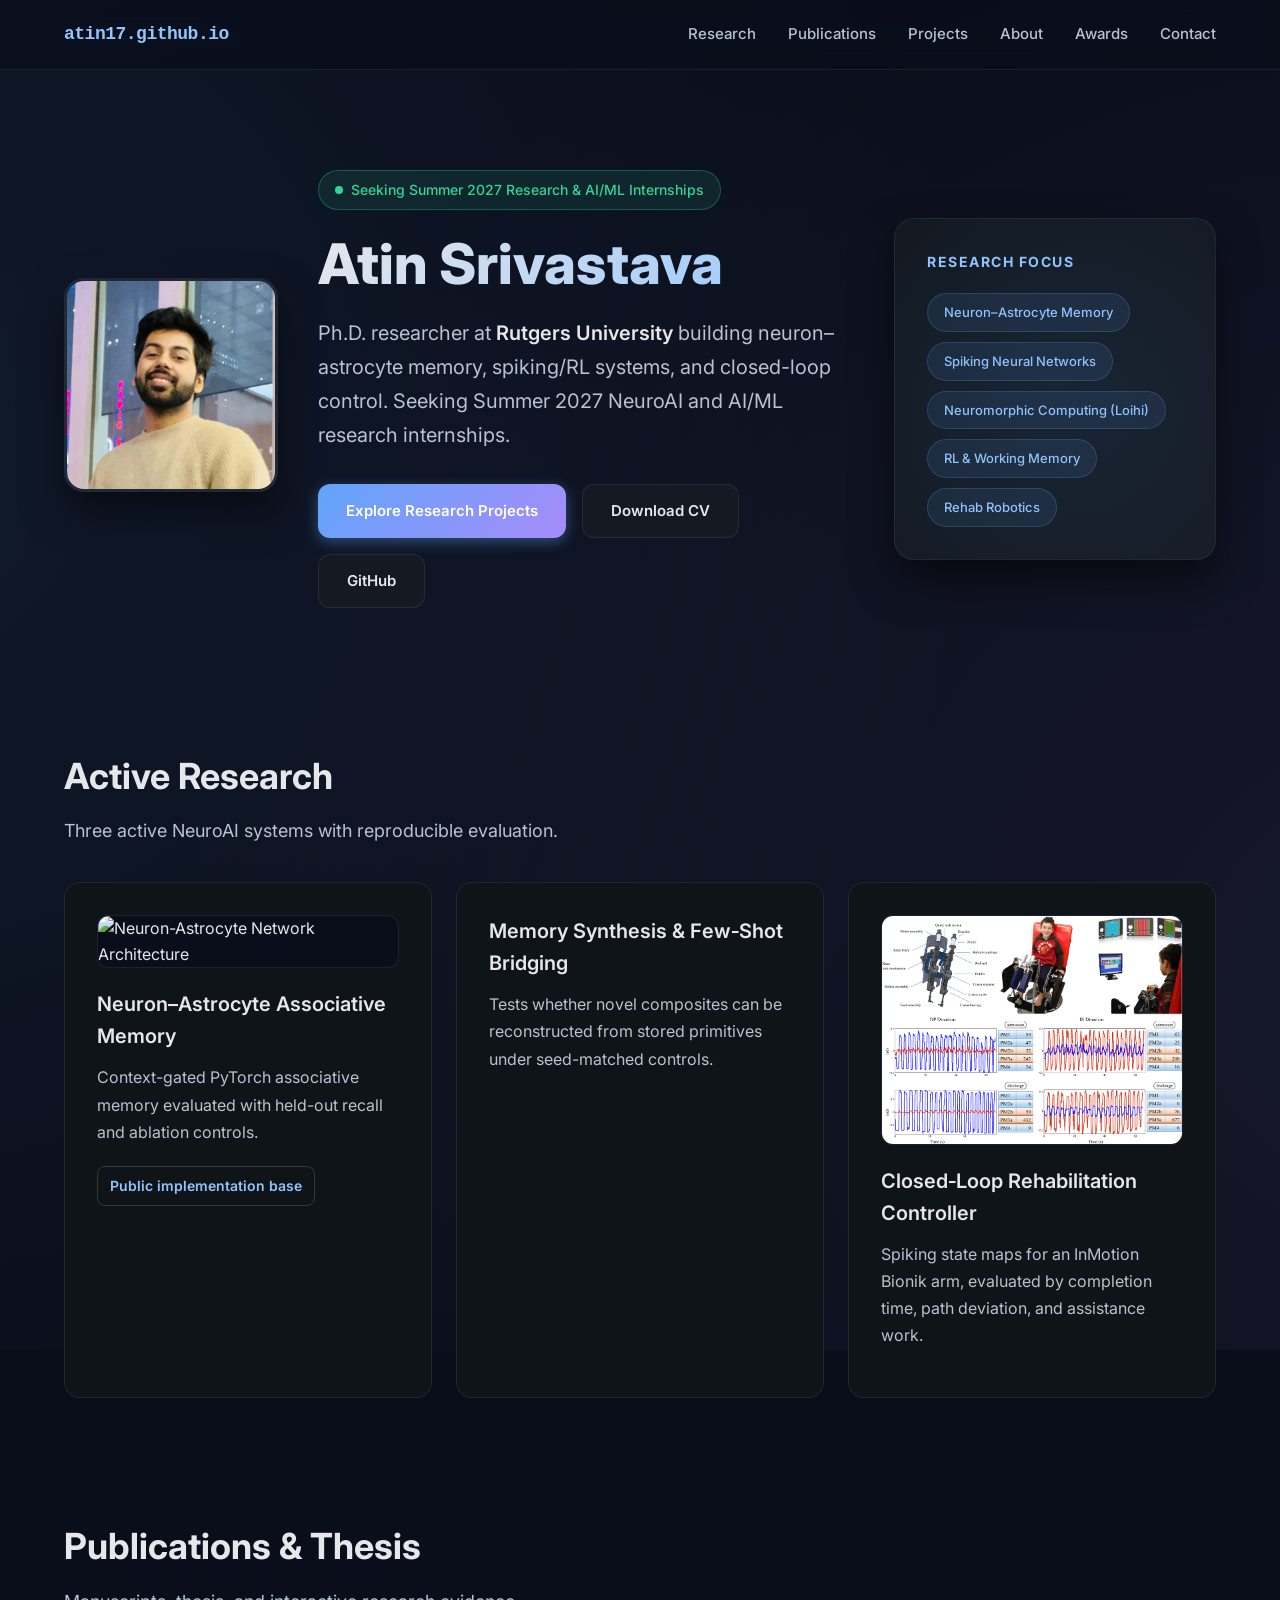
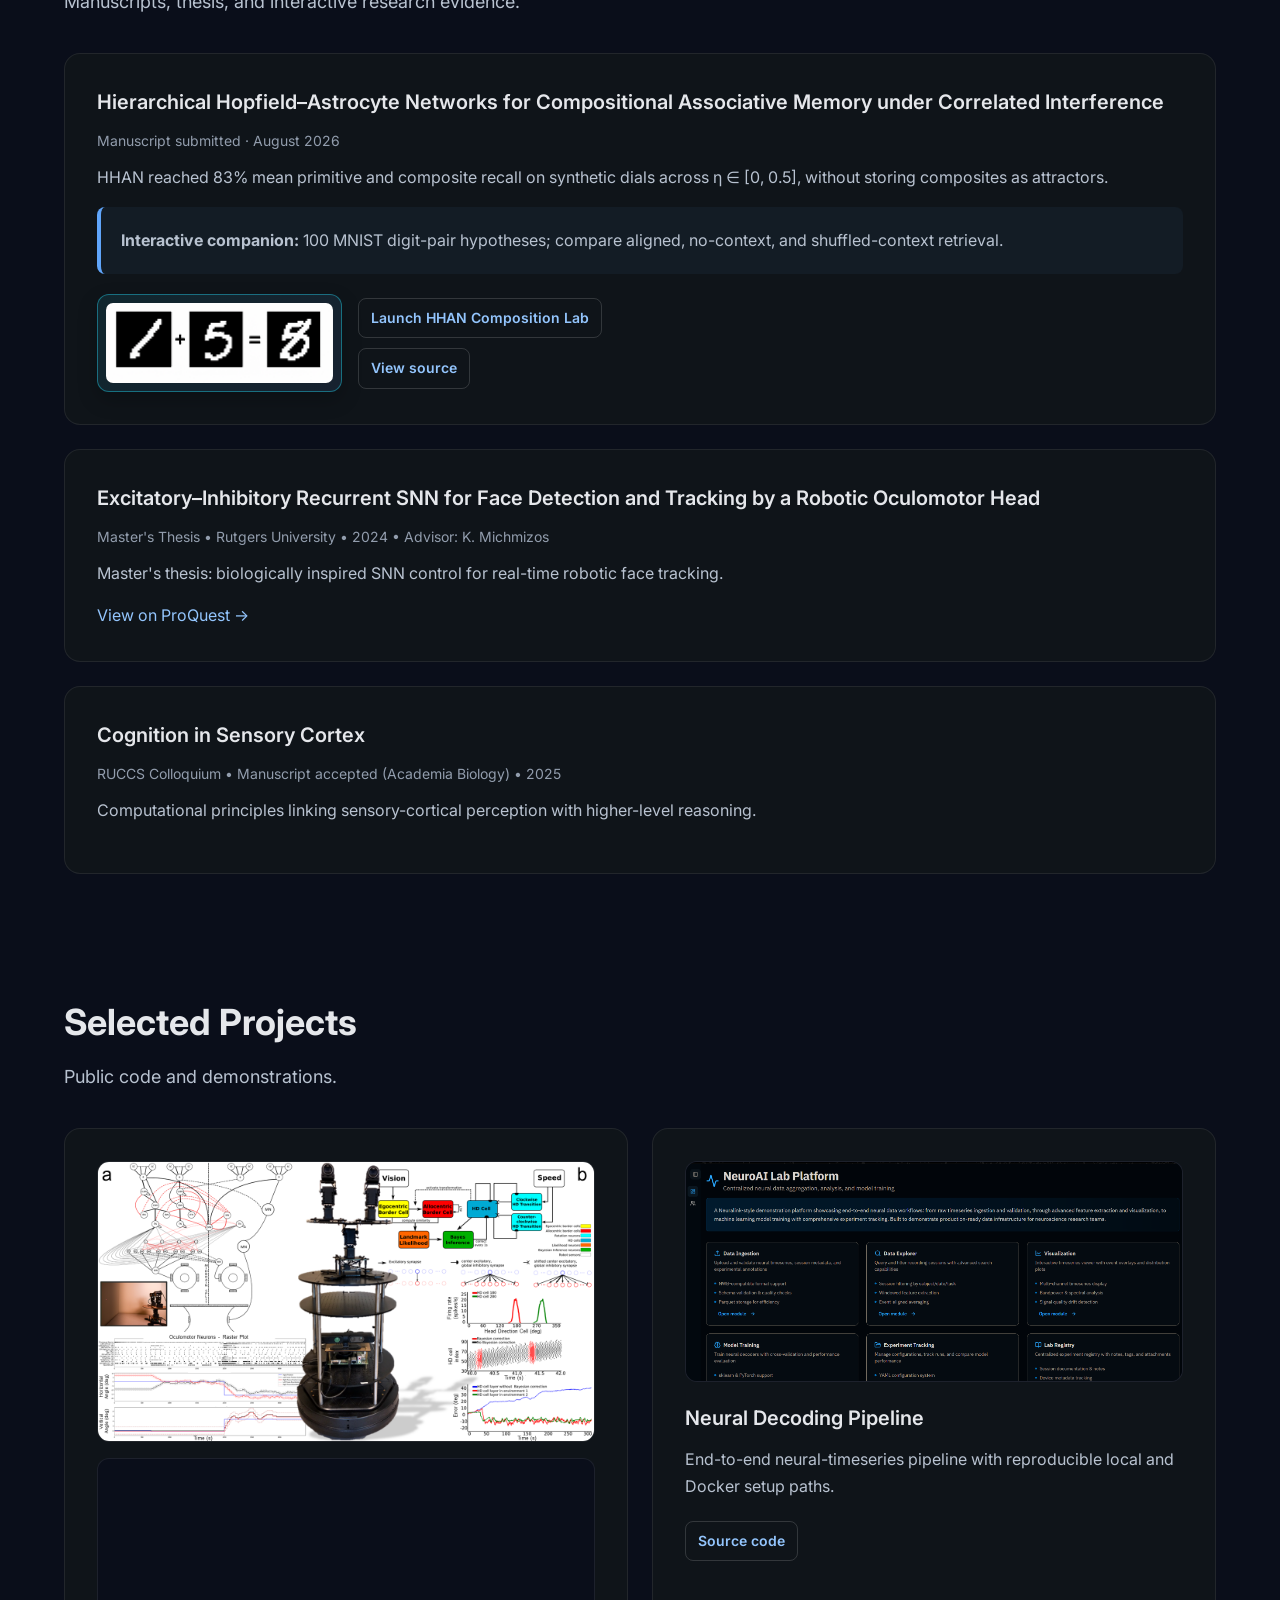
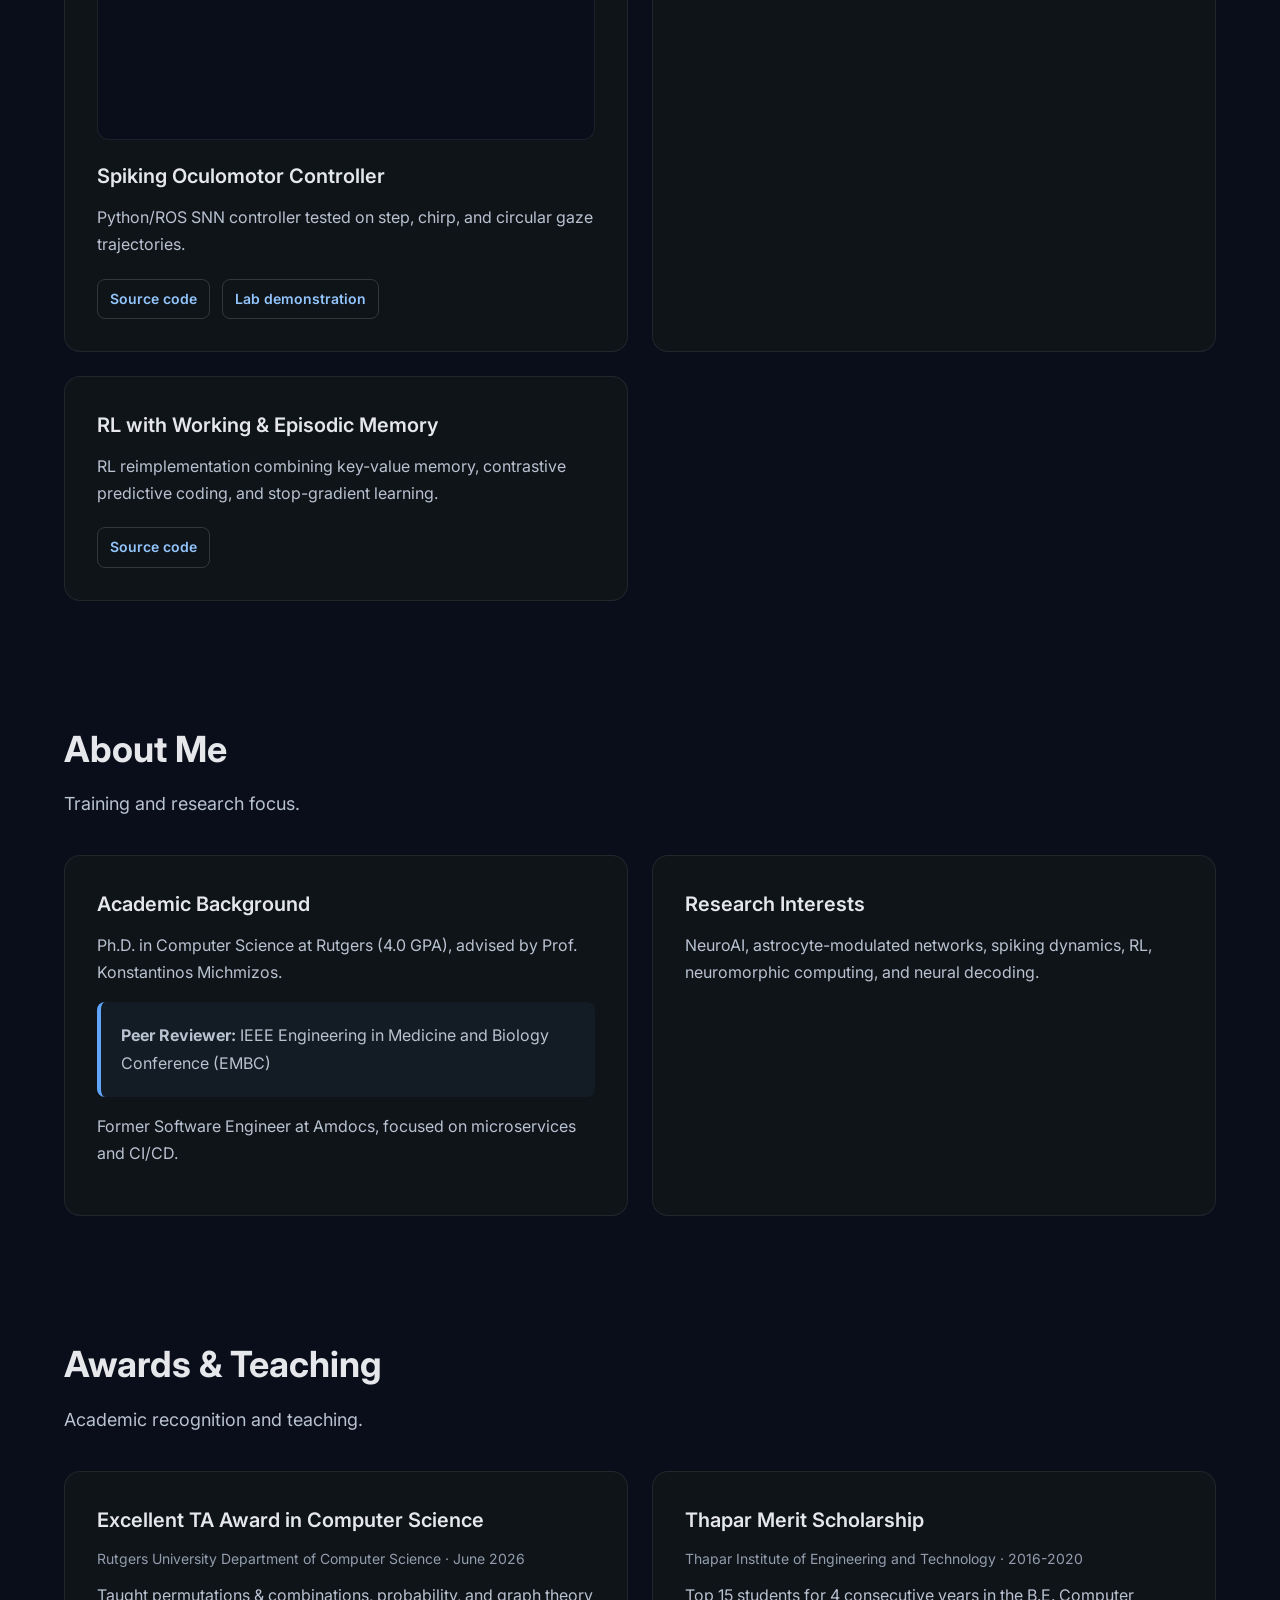
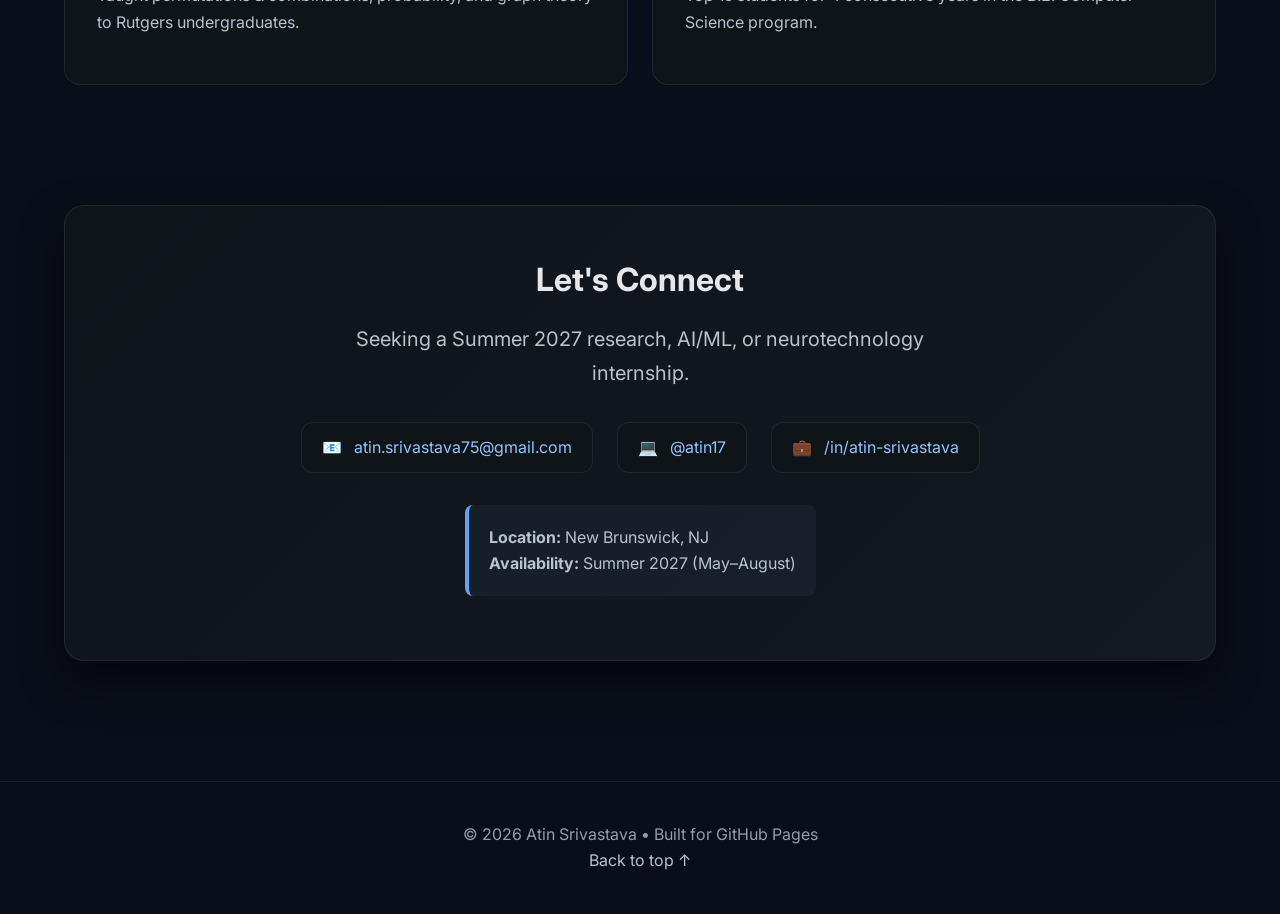
==== commit 25cec0fc: "Fix HHAN companion preview rendering" ====
--- a/index.html
+++ b/index.html
@@ -851,7 +851,7 @@
           </div>
                     <div class="hhan-lab-callout">
             <a class="hhan-lab-preview" href="./hhan-composition-lab.html" aria-label="Launch the HHAN Composition Lab">
-              <img src="[data-uri]…200158 tokens truncated…Xuy65luK0gevxWI/hpJFvSYeMLQcX1F7KoHRQFe5aWFPeZwpEjmfh/[base64]/YnvUrRd5x2c2wdlegGcTN8bgHZt34jQu6/1enCJ8yXnNdAcV3YlC9c5d2oG6mCe113aHi3GiNxpWX9i+Vc6vJiHv7jttNJhbQnqzOZtHH4l714jgPxavep9NQpUeI9aOqQ8OLjLwDAFZd+lrt9EE+r/PHpUNwqXXdRLX23ujAL1RAJa4kohZxJ/J24zrwvk87M+72CGarPpAytHVZXn9bVGM9J26WQdAhlQIe8A063qksR691cFG23Zi/7Z1rUCfp9DTx0HNZK4HfWiPCth7zMXrvlGv7BFN5121MIMpaZ9scFrpgcFXNljSBP3yOgbpa5RIKO7DP+zs9Hq3i6jj3FZ/BvZAOTSlRWqZbSc6ZTwF0HaKfpNdd15jaiRj0VfpdsjH///j2lLb0x5piHNNIdA3VD9d6in8xJ+Jrmpy4Gu7l9Su3HTkcQ8R5P+nwUI+2RSNInJ4VT+y1k103NiK1isj9x7MDddDR3MKbGT+DjuLxOB5nplPsVlvEhSdUvo4vnJZj/Z/pZFGI6BcdrDd392VE2AqSU27BretfrAMPu2WLz2iWYoMcm4/RGpzaBB+fhN5dd4RTuha5opL8T3hrumL2FW7dBw1LGW3S6M6lDh4B3eYi1s7vI0dnuL1tHizI2Ck46JlaA17foqsNGjLJXMV5TZRFi4IW4HAnZzvnsuCRePftarl1DMVxct8he88d+biutPW1HxzqtqkS/dO+uT0cnm1bTr7nEbm+nwJZKAL0QuHrpYTOeCIl/yYkE66hb0yRflCRCvaAAAxknKaoMezS3qwdYvtRluiFOaROyjrmimHVfhSWbCeT0BwaoiV2hiBtG+3/CfM9vvIN5j97uv6/e7HLLkvV/2sFTvDJIiP6xpQJJXPonaq8qzeoF2K+mWXHr9iihQFFQ/PMyxUqYmdLauQYMmcneGVYL4MqmcBz6Vas84VYrJg7y7ggRn811rM9ZsdyGFFDcc4hTQP6rA6LQeE2k4f/fJnESgvt/AoODNXE3gkHEirej9q18IWY68Od1CudqaALVxHIfuHdhilGQ6vZh9QqSEupfgZ/12VHT/jbbnvpf514Ssm9zZO3mo8zWc2XgPgVjya/OMn8U+5mRrSg6uMLvxVjJITrw5leRD3+bwJoZ0Um6/aI721iFYymTOQ43t57+eus7MMAZU7RfAqc48Fo3G4m++Ski/UCnaDWYB5IoOpwE5G13lqg6fB3K3U09GCiPgSWR7A3VYGPcw+xxCr0zVoe5x22bJquA+Rq/3fLv36/zYOmQPFm1zKaEPiuZeWG5Sk3iBGlaXkABtavI9Plot/aZjixp2lonW3aWZugSMnfZlaHF3IsrKXbXT5RNV41vALLCN116Rt1T32cZoAoT5w1/t+o4b2tnndwsQ9Wv63Hif2jaq3dOeSnzSwt1VHA6h0j0xpnNDEn2qJdvdMsByF7IiFzwziz0+8YpM/jLh9vSRuwdsZqfnelV4TAru2hrTFbVrYfIeyvQdlWeVxXSOKo/tmnajp+3E7UgtXWMOvLOXCSbwYtG+CvqOHTLeSoV51XiRXOBvvE7k32Lq/fodRDPW2YaX5rM2xldjQ9b/AEtgnasnmcuojCEZoCgY7OBzbqS63CROew9IVskb9elOeVkZKOcLzTJJCSbje0tZYOg5I5OP1D7Dyyi0MMoh7jkb7CWi8Iz/KgY4KfNCQx+xhg+2gunSvK9J4mVrIF/RiEEPg6qf2PsZpZFyQoTBPjaHmrjZRz6sJuZOaQw50qBYQ6BKVEZPNe5+cDVqIRANfVU3wc1Si0uY7LZm9SwfabbF5Dwko2rlbkO/[base64]/oMXudbITJIQiCsV8xdynPi8e0AK0JM6u5USsMpXxm0KINBOUIBC/G/tVu4pUzDv7MDG5xvBxQhy4sbiQHclTP0KjhRcpZ79VYvFr5hInL5JfpID/Y8d67dpZDL3laxXGOq5bq1V7kxGFjUdsqC4fXZgFrlp53MF+7ebN0ZLnzjrSIFecRkdgzIj3zLHYjZXJx+raxxR5kXpkweqskpF5yrINldRdKY0u1Xv3F0XC+zb+7W267r5qUfvoYQkTxjREoWB1Fv4I7f0Y+6Hff/cfp+7gIREMLiX+w69WIbDPA9NDD5rTiU6RtHUor6l1NO9aG7sbcZYL6aL/cBYrkMKz9YBUWSUsGxB+9jk5L6k966+UMdXGOPYTlvsdW5p1o6z7Lv+ViMKNNvf1sgymEf3M/rhQj34kOfiM9qh9IQsneAvM39LM2tZQdyH1JibaM/3s1MEqLJKI8UtsVLq2Klmbk1n/cjhCn0yXDTEWfrjOtewpN5up7HOQjP/9E2aE1l9RSrtDIx2EGZN/61zoLod+3yZGi86QvT2/6Hi/1ezIBjTWFngqI56N4232Jor20Ws5m5fREKB62Ob4bM7bCAvU++8OX1W51ljG0LnoYDslbEJWwbhfMiIAAn8PDpJjojy0Fyjs6Ox8gIgtdrWbDOXXnF5X1ahSqmSm/RWkdVeec9ahpo+oEDSGatdMwT94zGTYOHY4NdtJ2IRJUIYNqxnTnwwym6TJvKDEzUQpieLzIRGLNGq6MWrBqtPCwVpmz4/GDL2GccS3nrf1JwTvwaypx5WQPyLKhKsi/[base64]/adDsvYWKLj2pWd7a/gfWOsHEaFJ/y3l1kKgUx/U4l1E1Vclcbv8ekV5KuKQiTi0EMiiCSDAMmxYa8qCy4k++0pssZgSr2dTRFJI522C0dGWrH+Hq2J4a6VJkJJcn9/WI/rVmQylnA4J9vjSYapuPxssjI0RzufWdaeBAafF5XfUQHoyT8luThSMIR0juivdsC/1NvWdZ8a869/xsXSXK/8gaUbTtBreByEESxej6P7Qmj4Lc/FzB4/FJOhO1iWzrA/+ibvuJjAXwSqR22IVX2GDLAv70tXnya/R55dKWyuwm3JP82JbnWCbwrxaceFnmlO8Kv85ysRJvoHKhWk4QlgN/EAODuEcg2JT4GeXoVRoM+eqsT7CQ9H+EPmY/tJS6dd5RO7BeHaZXzdjXX0mG54Yo0lObf/[base64]/bQXA1Q40t4nN7A5Kg3aDkECRaOGCv2k0X70qHnZzPd9WiBwnkU7R/0/6RB76Bih7s9IezOO88nqvWdq5TQavaXOraGnFfPfcSlYZafL2cJCRxs7Fl4uLHC/GYBaHUyuO2/[base64]/BL/rVk2tc88oRfyGCNZWu1vG/[base64]/+w2x0z+SF7Hb5PQN9j4f9//MW1pvtGkZMv5bn4n/KZqQfd2ozpx0ikdWF0afXJT6A/oU/f1uTqWRu9bAZAoSs1HTBE40zlzvPaAW26D7etGIKRzMVJepBLqZv7PD70kAnVLzKMVQtIni94hKiK2yBOLzYi7oK8FmLNSCdKLO0mhnX+U/y4djtrwooH3T+toT3BSfZXhRD/tPWVG+andbalZH6uKlZkaKt6+lyZvhY+95zN7DezFsy3a7VIOvfdwspQGEIcgTQqgAALFJJREFUks74cYtTG2d4m652GnUx8bqoty6l4DbCjkjng1JFzY9j7NJoPob3xWQ+jn4Rp66Aydd0kiki5XouF6CzMnEziGcLr/mhXu6aGM98aXeVCDy91aJLuZMNuZItti/bsuziN2bSwTAFkpyN1ybEHSez5BnvN6CrmHHFptv4zAQK39gsR3bYvjJWDbcYIyrJhVTm/QCzPZi4E8Tfxcdk6piG8Kk7+bNlqGng11VwRARJoub5F215Etu8SsWTVg39z585k+Tqeyjul9mJldCtQpt/AaeakM+w8WZFUlp0AWn0bqvunK/iCir0+ltx/jmm/Yxmc0hHDp8ow8vpOkb6Ng35f2i6GCo1YxE3POxaVrfh3mnfNo6xEZ1fCfN4ISDRH16wsSfYzH9PNJnixXqTGNcxK79Hdl1vPcMHRZti+GeNJjjmlrNe2yPyJJR/F0YzWAvbuf51ZOBWJj0ilgyuPNyGDimpgLmVSAYtRr5Sae/4/2elTptHlS3jnU+G466i2Nb7piIKdxNLXixomkdRa6AZPsk5kZR+tit7bvupc6681u7hzT1WfToeZybKy6ZLet37uyEdwUoi27oQQ/tE6ypKMNfy3GewL05aRO47osLQ+F7mRbesv0t0mztIh2dXznA79wA9n4kymJUKOBE7R2qtm3i82zGBaZ/RFioQxv+5lUQdylLGCa0JXpifyW9J5dbH+4h5fUE6tXoeOVJyzvwMh5miwRZW2dyyV/2xWyaEglTWYnpDp3b0O7UhylI/g6rw0Kdc9YdQuy7Qm2lBbbIh1/pjusvZgGwHc9FwDvuiZBtNxmLEZ1P3QVEc62f/VIvqkkqxWa88VRx+bU17v0LEgoFm1emDLbu2Zrb/FvLFTVl+Hn4Uz8XKK4WiORDVGfuZ3/6kZPCRh4ztlUC0f3+D0j5jiH1tqW7cueiW1nOMLdOww4UOtycEmR+YyUlthSVg9leerc4aMrJpm+a3DJtja59MGQvTXmwkzdFs+Dsf4UMGqDr8FI6XyqfIWSh913BFqGm4oshVllh9BkSj868BP6Xcsb6CE8k1P7LX9D8ipjyE8rmy0dfJmlpkyTcY/[base64]/cNQ3Hf3RlCXuBQxEZMmWO86vg49+/f2v9Q0TMS6meb3REF/NBjQn/jHvZxV46BJBQxkpTQS+Gmqv7VQQ8LbnNK/[base64]/h17Gy367pd9Y+KBtlhJRE5K0oq9HPkcmCpWa9ieQUym3MQm/pViQ14iylBGtteeKhg/n9RgKEgl6Lmmq6r6q6f9L6Ti+2z6yJOMwnxL+v6VxyIlU5DJE69gbaKVmhO4ip79Kki0yyCBKrUdfZkVcqWw8j3z/z7mdEryWvjeVKU+Kms1X4bqwAkdCcXmrnhol9z13t5ghlk9XIp9hiX48olrNRvZkCSj0H21q6Yy+qCDy1N7gaZp0C1KHTLWcm3dIh+GdYdQcHpn3+zhd3UqQOSHNt0O9XhT6Gk81Qfwp5A8gLB+t0/uoMi1YUxyWXpEII7J8CJBZBKCtxiGPVuJePUpusRYvIXP1yO8gnXWz+4xY1A46Noh1OAvG4QdXUlqJ3aPiBSaTAzJ1lvEown0/PsDO8715Kd12weOYtaOOIEs9Puf3K6ftmZqcMRx52n2zHHXEa9vvVyDssASY7KFe7XTfx2m2wVdN2xe37fVNq+zIlGfE2Y6nr0eS6iIDnSaWQ6Xeu9w9QF9UhIMoj0ONZ2lMUrq3TChCZVgDtj0Ne0Y/Hgj0fkbGX7KC/UOA/rtwxPgU6w/VpChz7Z8H+ZYqIIMwhD2oamSHEKxlgcqQu2WOZmWQz0sang9tmRlsEoTwktg8CjC4uDBm99Pva1tSfgv4q1ZExg6Nu7stlxhiKiv7YJ+7ObeGZhhQLf5tZNWXvIPt91DAP6VzN6svWMfDO8M9wA/Z5W60LBi4i5OvhEVchhc/lOX3Uj4nct9X8RrzzQliA4c2MSj/4k2bBEfv0gdOXrSBLE7O578Rbn/GWJbFZTtI5CSjymc9bP7OiWSUuQXueYXfvkXuwg2c9fHosFzUztMyizxQVtG7J1m1rM2r8R6peT1DXkk63dg5G+XhmSubmE39Qc6Fzy4QHCJiBK28TwW2jmFLwfFUkWnVqRupvNEf79aXptp7WdKhpEz7x44qvJwmVIWx/zPzgAqZGK+zhcwq20kuuLcmW3Ro/8wgQdMLrFh7N/GNk9r4ViVi89RWSh+lweu1RcBV5zuBEWsoIU9TtamikxE+nmOHbUVGGGMEdz2oVjUS4Zpgu6g8bUSSGB557hsOAFnRgvcAicnXQpgJxGTinCRVZ7OvI9gP5F3kH71+l5KTNwBmXYVLVXUGS2RjC5LSYE8i5DIGxbLtbP/U3+pxE6u5eMAOvR5X3cymYxPFC7TVOmDJlOtOYQCpYjZnFWWtqNYkf6GQE/buE1Rh9kHP4eYo+msrqum5vYgdqcU7ZYh9Slfr997tCcjuu/UFerUD5YcLyWIyLgDdz3+58QowyEd7r/IRA+YJL7Bae105YuhBxBDrZFC9zP7dcTzky9OgzqBFJxYGsDi72RXmLpFziTddoyxn4ceAHLSU/nKAZFykcmcPaaKr2uCLXx1J2t3YW03JG/Z6uW1Qh114YNUBh0psxkB2BcLJZh5yfgvUi5T4ygRkRcX5cWIy7cMn8s+wiH5PZ15zTD9v2YMbmPHvO7UQdDUlB29uQkZThlkU7wFRzwsolkouRc5I7NPzcwVI3IAVokk19NWc/1/ZORaglPg9/civhZN3Rp9WZchVrv7udYxqS5COGZub3gNEvcEu5Fr+KSaRRe0IS6JlGVQX9UC0yHEoVmtlFfyJLOXcC7adTdTEIE3vsRP22OEmAvXdtnGljLC4cmiXf3m3mo8ytpGYRC0P6aeJoEZlHx9NJk2TVLH9r3rkrRLtqB7R3zsY+xTyM/lA3xSplThn6ThVdWxDizRVbbOAYlsDq5qRCanb7spnp8d69XkHLgzgZsut/iaWYJlw6m0I3KwxygH80tjKtU2SQKfQkpKIaZxRg+j4IP7NkcC7IJCOBlkb4cGUiVimoSOP6zGYc+ueyRZaX+hHbHaPzdPvAmmKgaVZzSALbc/4Vemu0CygtcgrEJMy9ZM62iCmUPW/oYWzsE5l5Vfbx7JvpGZ3MnRZTJNebm1ngRgrtSFZL0wqEKBJiGTKf+7Fqf+2rU3RWvUdYEkWew17r5WU2B/zMRrB1NoiwRbOAzJ9Tf8vqDBdgDH0OHewcLIcKFIKdeFAk5h7ypgRprIxIydBRX5q/rO/wtnMTF6YFdyqxUM+8JDvFdhx+1pn3Mr/8nDiDyd0tsmR1P/CAsRZTtzAicqumOkk3/dunh6c25PpxFgld3TvvyGe22r17XMsn7HzKRYwbJZ8MjCJyJh5y4v/jXHkGP/bvZ7jTVxkytwU8ntNRNhblFRdxY4JykIW9An9NNWwzYRbklx+d1H4QKUDqqgZBCb5vVj4E0sEsQwY/UYhEsyLCBCdImSenGkmEdgoGboFgZfQ//oJNHprJQB0GyPCoGGvIsXFfkQn1HTJjFv/sPDFYRoadstVBJZuPNlrTHL23gkAYM+LZEE3YVuwiJ9x1+owTQEH8WKKOp+s5H30hdU+ABOg37+1AhxdTsJ6/NsFkRyBNAKznSZaQiFXvA804gTWmbirVkWW0YnQQrGL9HUNg4IlqkcK++wLO5IE97A4deDERZS7gJDPeE0FNpgYOT7BQtC+GUsi5a/PnjvlGyzUIMtp1tigJ6s3qoRCP91Q3p4fNuO7F5IrLGJBAwpSMTxGzqUmoIvSHOi5jKcMqu4v7nC/t56RsBsyzRcZ0CiyR+mFcnVUA7ZyRzYI1ksWF3yAFYclMYU3FE2EZuFmIoU9N0KWcFuqx4o7DxyjAZQH50tzqrq10ipZDk3J98V2lvM0ZXyqFfkDvGJWIITJoDP+lBH84FOhYTvwQK4Hj3qKThM8sz2LeoAZnnnnbeoE4tXGFxeixAw/ntsu90vKZqO6bIuCr6qEYOOeHnuf/DxgbZmtd/9zt0D7FkIot2j/TQ0HpBI/OD5FOtwH2YPyJi78sQPc5d1YWw7HViteuwuuUhdnQj4QGP59VbPN98wEKc9YyTbZlkdRRKzNiTzOeDvCY2T0RcPX7obAja9N+1dMd9qAbMgv/v9qubUtyVYfB/3/zNOchASRZNqR7H9aanqqEizG+yIakfFdXC3MO6NRlnYMyrJRusX8h+DWsfL/rBTMFBVFXv0534JyXy936ERWQ8phAyDuQ5/U/qZlM1oaEWA3MChL2/vGLlHjnwcvDy/3WHTzt/cd4WwfvH4hEfdB0FsutMUStCZIzxqZnT+XGeSF6rwXYi0uCTBAZp9mVQScVeIkhnX0HxWcNZqLKrW3SkWtZ+EOzO0LxoDItqPNxu/c42XRRuF5A+DzK9jPUmfipbuvP/5Cg1X59oiMbGv3T12gSFZZQVipJCkips2lxDOoZbR24L7o7DQRVVyGxqdHWSSa7nm3Z1bJS7Ona1tmyCvaXrA82aaXn6j8/[base64]/[base64]/GRVeDMIUOYqBw6DvxauGbRlJCwWrmQFk+PGx5Kl1GFTqod24GnXwATIe45uhPioppLf2hzQ2gS4l1s7qG5j3ZCGXgJqXoxoKCfrv+aSokC9KTNI2AYKA1Qhou2QtZLmPQmjwZ/zqPIU340ySTWSNNjRt9H+MSNqtM07eB/MV0L61P80o6f3B2JIaag0mVEYuRXQvFb/hU+qwi0mXIAy/E61/XvEsOSOZgcfiHfS6VZw8RLLt8dq/lucY5v3WI4zAWUMGXspHycIZVWe7Wwp1eUxVJacmcg1Ntxdy7lOhuLM/mWb8ImYsEMatEdhOr8+vQFfdQ4RMB8np06ZYQ0frdLQbMvTepR+jcd7GUngj4nr8aA/N//PHjdHpQW3jhsJ42l/c3bCb3Eit1Jxjd5x4hw+GDxHORD/6IExHRh/jR/Ucfi98nDcC0pJm9y6AbPH+irCcCZ5bn8IRqexQFwhDQ1ZawlRCoj0lGk+qtvWZmsum8TFjiBt7UeQ+uJrMpiv6VJjrO0Mblde0chHSUmcigVCFPtJUKPxvk90mRQUEWwl/8cGXJJdueiUT0X0gIIOfZCFznI1JhMN0RjMzhUZA1mlFjgXWVy1bOouBdPv0HA8Bk7L6/essZBiFiG+qrEQh45vO2OlAh9NWtqQ3+NdRfqE6umW6mna1dDJMIBJbQs+xhw4VKXlD+4EH5ZH+EwXxFM7mRSaMu3DgsMYKacVbw/t2lb0dydVlmvPCycBk87gtrEktwwAxfivGDRd8w4R8kjk2kvhmWNrZ2pnJZIzHBH5QsNvSF/uilcKh/gLnfl2OXpX8I/DKMimk5p8/AaehSUlMi3ikgrajS3Q/lFR3LJWr3GXcjWitNXsC9CYYG+a9/AsnNThR7Vs39d1hfdNz4q22hDclpn0DGdEIPvfDGmKuZwzEA5mlehr5OwlAJVOt+Mj4KfF2NI+PVsNY0E0KgT5thyf4roK3S/xsHKtUyDCzjQR1s+HAId2QaIkkp72kHrJG7CGAGfNqjC65cxjG76wIarK4oOAKAfhmu4rkxd7SvZAxxd51xmAchsjehoHV5koZP//[base64]/UluvMKzICkAN2PN2GgUqYTrFrZ8PMECTqtoxmwMgZqbhPlLbA6S9MdO9FGEjidOdExv6QvZ3KH3+3ZiqkMp5EvMj6XusO/zYZrud86JB2tgrhS0g8vo3S07ViO4UrielOIEdqrvrPz/P7GW9M3Fk1WFLzOYIAUH4mPd6yG7Bu7OudBaanv4CAqI/G3h9Fd9ZM21yC0LzH9diDjVhHJoEqJwnrbVWofbMFhxuNkGGGGwji7s8kGF2nZ9dCQLkzh6JE3clokD4A/c9XPyL1RcnHQRWsXOSoKeGP+Ii0vDLDExK6usjeGi0acUtImvr0dVjA/[base64]/8oFgz9cAqKlhjMyXmTNPlw3FM3w2V1XkEQwzYR/G6zP2UPEeaM2l0HOZdhTYCEzZMhAm7FzqeLVfxGg4p7hVsOj6kHCVrsMfEKLxNJQwwVgEFzTVIkSQSA2RncpOUreC4F5LvUpgQPJA59APChFkVI8hs/RfXcZ554OlOohAZsxK52k53mSZW3eYawVZTUiBGMIXJIY0h9owLCts84uQ8YJrVnWVwmynhBhig13GF/vOpbva7Iu7S3F16DbjIO9dsny4prV4NeLotWL/d9CjYd9sxmJFFqPK5k+s1cWTrcuri+Gj7ag2uLsH1nEzw6PtgniPhm1QijHpWXOh0t+YkIGY77Wm0j3uumwesK27Qv0MCpQFjZ5MwZuSMwcz0jvUwNSDkoIJYbR1baxVSMbYMUBQHZ1CTjGj+2cYk2rV3UB+U00pz/A4niNRqUEImvBpeQb/[base64]/zv2WQDbGnva6g8MC53Lr+ndZJDr/Kxh4qX1tBKH/qnDiMt7FAdP+wWkCoVx7bJ6bJ5/U3rWGDFFN8Y1owJQzA/g6l4k9XqEsSGHkm4ViGqvI0DSN7bAnLR5N0pk1gGmM3xhlMlV/KMsX0eT1xDpzElp7d5uqTEUHmXoct1mhzYsSH3qrGxqq7irbEnu4IcydGzJaGPu5YVRUWDcXiEfvJpvuIiSF1DpmFg5t59kjIJLIsFMbVGfvAs6OnpbRawvvvTWAr/[base64]/GGSq439Fn60RSrEUJmHL+wHHGNRMetgXMwidYI/NvpqHEpz8uWhQnJB9UZ7zBwGFiJ3/P/w4lk3OAAVkLQpkfghRK6ufdMjWacPe3efCadvkUCKL6WtBuK7cLpQbwNAG31XguinD3CwRvf8P0n5N7QGRRlk9drj+n3FLRptuoTWz+ibpd4GBH2zoASeR+gHQEsEB3ZqsyAkdYYc0qcwtFr21RJBsncxIsk2+SiX9ogj+ukp6U9HdxJI/WTSapayjROAemyqgK1fy+e/[base64]/3MalIrftZuoJEhINjL1IWRIO3vijAPcX5TKtedU2+Kbf4Y+DG07CS7h/Ge1clVTLZld1vHE8HOqOfFZsW3ejClwmXJRC++6fwuMEG7k6SimPbN9q/CmA9rJ6YxMqTIx2u3M6dU9pBaIKnASLbQNzsZ9xlUdmkai0Y8AEP/I2KyM8zp/JMEZEF/sczYd4Wb6yt3VI+xA5oIn9Swjk7EwXofhSKgl0i/XJJtvDD7HQ0Ag7e2vZPmXvVDMn7wOWY7wkB/lJAZdancO33LyzjeZTzOfM8q0gJVuh/RwFKomIQzpcylhw9DJN/AVSKihx3np0FP0a9RWeHDRBhJXq1lrYbPglMpSgJ+Fzd6+w2KkBY4IS2J+Xq/2JQSJhrV+VWipHN6Q+A8xpCkrZ9YHzknpWs2/ZwJZBN9jcKA3YEC/RRK6FYidtXd/[base64]//v10XT5POPiASaug09VswUFE9uy3zALwbAfxk0iyMKWxzuMW4kiejG3wCAhN4LWtOPuxxXKRKiE6kJd7euKC9eXnk4wvjYmYokeHOymiIrv+5K336yAcLsnAZKBqcIv1LZ8gIDkQXTkmgGgP7CNmV4lAnrkkrTbBw69gpHZ37wMtUjp5BJbI2Jl/8AL+TITBIlJwkE7XVdEkXEm1SdDn9jG4m360MNSVpuoQc9y+sgb8ZbK5ECUk3iLy8sgnU8BMhjnLz8/jJQi1smaWbOYMIHtQeJj3aEuqJlX7M6Vesq0aNd1vcDFw/QQf2K44iZDKTcYQrkSw2w+R28/P9hZMimwwyEyPExdfu6y0JMRFWjTEFa44tGohzqv7xt+95t7N/U4mcVqrGqWuackk6+ckd3n0SZ/lqBhY/IpcmjSZHRS4tK4r/3NsCTwBw5gz7aBlXxP3ir2Ct8XVJ9tJ2usx9JupjxAsJ+erNeNCTgfcjNcgXnravBEBSzxCf7OzffC7lb07idRm2zB2AUVH7Eyb2YLatXZPRFHmtTElTR6/7/VnhmjH/[base64]/IaZtWSjHmKBossdgTLPRDcQp1JYlvGaxAlFFoSQEqEJAy3AYyzfm9IMoegV2SD8TRs33VmczT3RZgZGYXkhVnIykL6GP0up/IvEFkmt36nnFNnff6RrgZEbmiw+HtLzNcYy3VOwbb7TI3Fz8cg1LaxRMncdBZShlYMs+A+1cYm5sF4/GXQsGTWeuV2kki2ibSAbOv2CeFsU0EmSJfpp/rEvFO9dUnyJq/1MkNI9irMDrHDHdrPSszIXQU16Geg6DbeDa5BJfqew4FKZLVIIY4sCol1XNmMkhR+JHvMnc/2+W5zyq+Gzgxp+nbHgrfbxj5u4KUNskmi72hKUQnI381O+r9///pUTDFTQh06crmpkTmbxQ8FCO4Lqh6b7AZB7p8PA0NEM88wNWJcmAf6843PybuHbHgh/[base64]/A2XB0et2uoth8zgfjaELKnJKY2YZUOBNkCyynaRCkuZH4PsfrZ0PtN5PskqpNRP1jKXTS06pQ13NpP2kyDla+F95XgUTTF4ko+Rwinep0rmfPxR1izW2Znu4QxmoAIQyqplNrmZSaFkPBFQUbxt+FVfBDtUF7rqdzdNxlWOW2QmMDPmlXMGSvcEU0BJAMTWl/vzC7kPXJcqIoHozgC/c801eCQ1s1t9aiDjVgbdnmyX2dgWjiQ4pnjgK1cjgRE+OtxdWyNQvbdEZOw3PfzfCWcNugt4mIhbF6oXlW8jkqQjzC67Yc6NJBRLh/3mMRJA8HiGibGDpyg0xawPFEbA7ZfpxP6Phokg3e4fVxS9opzNVwqHzadEsOggtjyXpksh/OZ54GOvE5szilZK+KZazmIdlNTrnIzUOcCz68NEN9QztIl2p/ZNuF7fDKlOslBdm6TDUdJxdyAbH7ecG6QsRmOTpNJgZMmXVAF4VC2gnW0P6QArvZ/hzqNnGGw/[base64]/5yq8zFAzfFm0JFrjrIbu42byx1RYxIY4TaoE0y9HPxoBBxXFddwQjJ3um0UQTfcfk08rSKKabG0SPuvzA1Fc9/WwKXumfnbW8n71JSspEhqxfRRHU4v2AiLnN3zMyBbzL7zbr6lQuAZO4I8DH34at+WiGAsCO1ItvqaPeN1yF/NY9SjnbPQx6m58hzs+10QRXu/EUFfL7gZ2IdKPiNE/cG5K5oiHJzvCUMhqRQZbflZoSEmxcCdonFt2/s7dPaLQmBzXXbvzCNEMnF4WYxuMYwvnhkLI5cThy8z6VmZXDvBuadZ/cE+WsMvLHAlmfx0791TJsbNSIdKpBmWdev5/ET0C0Xth6+ZYLqGfXcKc+TPqsOAa37CcosuKApVgITnw45lex45O7tHRP8q7ICm5De7BZFKn8NhOJtTixKzVtVmJIQZ9cAQ1AGEBAfSCOqNCVr8KgOtmLK95V9+J3n2JUJvy4vfjgp9XBPadtMhIl//0ZmpomUO86HkBSz2gRrVmEpd5AlcU9PPDt7f1uhtcY/Dt6kmu6mNKrLmGQmUhMnEgno3Nfb4eUawWn5OEraSEKV7aG/7A7iWkD9M05wppJsbE7Vp/[base64]/[base64]/pntUJxo03eNp8xX/OcgEXvvCSBmZGYYK80NxFLJ4F7/4Q1E9EGnna9pxLnqVVNzB25TK2qw2MMJslm9CqltgobqjF5jMXEYjOCl7Ujauc3mkuQvAVkX5k5KZbR/WgCxVfnTyqkmQvwv3z3ta9E6X55+mjnEPvtmO1nUPDQibeNTO2+MAlCexHtXIOlbHfSkr7OIomZDXkRFnb+s2YQnLXxfdCbTVuQ+EGnB49sxFWNjFkK59MzXX6JHR2rs3CH/u3QBvjNIbCWLBzqZgY/akoa9IA9y63h75Ij2EaYFwXdc2AQKW9ihXaTwufl9nm4TYSen79ObWzGQMscJjWYoGl7kx2ddEZjUuvk1sZoNtllREdmMRl+SIW4uSujne5I23urpbLUWmNcoe+Gaqpc0binHiQpLNEB6IY6PFIFm5VyB5kofbEsJ8Q05iU8MfsWFo4QuACGtmSELcMRFEX1qa/Uw0GfAGFOiCj0kFqwNfQ4JF68omGqAHGdsF2UY93h5BrQYggwFEET8ra0jYV/[base64]/fY+VWrRvFpdGF+sPZHrh4osu2IhO0UR684bclaaxci1J9dBioH2SgrBI9wfyGEeiWsuYBK/HJuAIMO0ECcVGTwMOraXgJDRa/9A+rRF7WymSpPUmjoiUOg4Bt+YS8MHNeJCtS8Bkb0bxKwiKo+KF4JUlxMztXekecvehJc5NBTUh7KYOMZUPpBYRvq0Qa2a6/Auv4BMWSH7I9CoKmzaYvj7XhqfNnNS2fACTCyO6NUqM3h7aG0mdiHdLTJ7q+KKtm/O8gX5PSdLEXU/Imx8jBc6m3JUuigvDGEZ1uJ0otVkgeJIk9DWaPwPgOkyUy5q+4NF0T2Xfcp5HLJhlLqlVvZR2bYh/ieng3jwOyRUkUfxGUKkJ+1M52tWteMh0tLPAxJkmgftuJYiATPeTMmdf4dZcbOxx+CEZ86kKEQagWGt2aStwbwFCRLu9Khy8RoYB3nsGyqz6ubI/xuXgPYnCYOXoXgZgAknJNLp8TSFEZFVh5yPJOqpTkXwI8gXRXprH+bH5VukFkFPzlZRvryPoc5i6UTA1hRHAmnQ3qIpBm83IwBkFvc76NPHOPRTI1g2kafEx+ZCJPfaTwWnQkTjWhh4Xoi7czYCoKDLquO1/yvEF+MxxmveYzdVHoNV02Moedq2j1T5gLSUJK8R3nVSdM3/FFouj8fEyk0Guk+/agLQI6DI7XAUahbdao2Cd/G2Fh6WJwPbxqtSfV9VKAu+LQmy0zBtZyHJI6vMy/i3SvuP01Dh2PlqoOmFIeOMpUkRr1vkP1lN0FzAN1AvnljLjeSpFokBF9WFCup+k/qG31lLO8zt3WfeVpIPfeXsYrxQdEIjS4ZUnZF0EVMcemFk3Lw2OHf2O2ixC/4VBLt689O2Vg7WPbn6yd/m+Ez+dn+I7DeXS4AUb3YmSdvjHd9wgsZhN0oPEXKyX9n5RCtv+6TVc92m3KtGEo82rLcswWCBBCG133IdvMtoMJ0fLDswsEsYY/wNKwUR2IMA2SQAAAABJRU5ErkJggg==" alt="MNIST-style digit union: 1 plus 5 equals 8">
+              <img src="./hhan-mnist-union-preview.svg" alt="MNIST-style digit union: 1 plus 5 equals 8">
             </a>
             <div class="project-links hhan-lab-actions">
               <a href="./hhan-composition-lab.html">Launch HHAN Composition Lab</a>
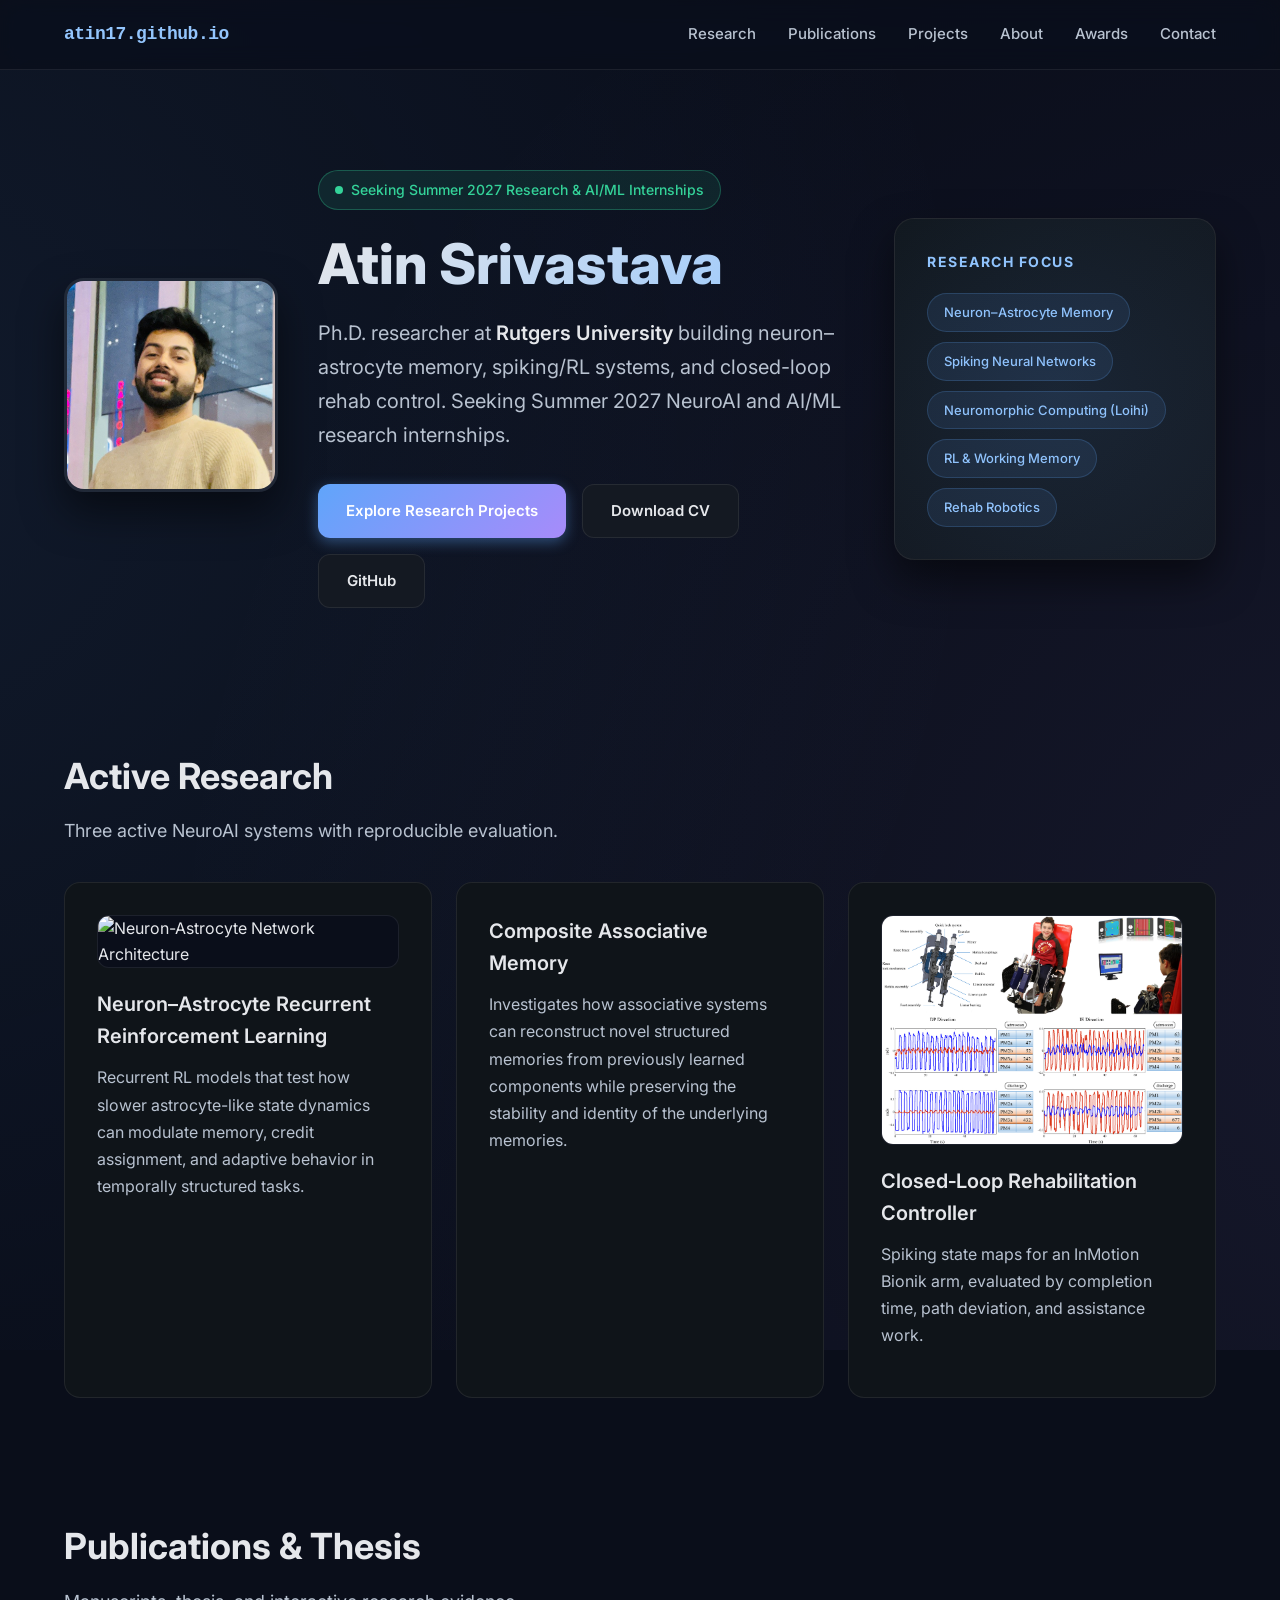
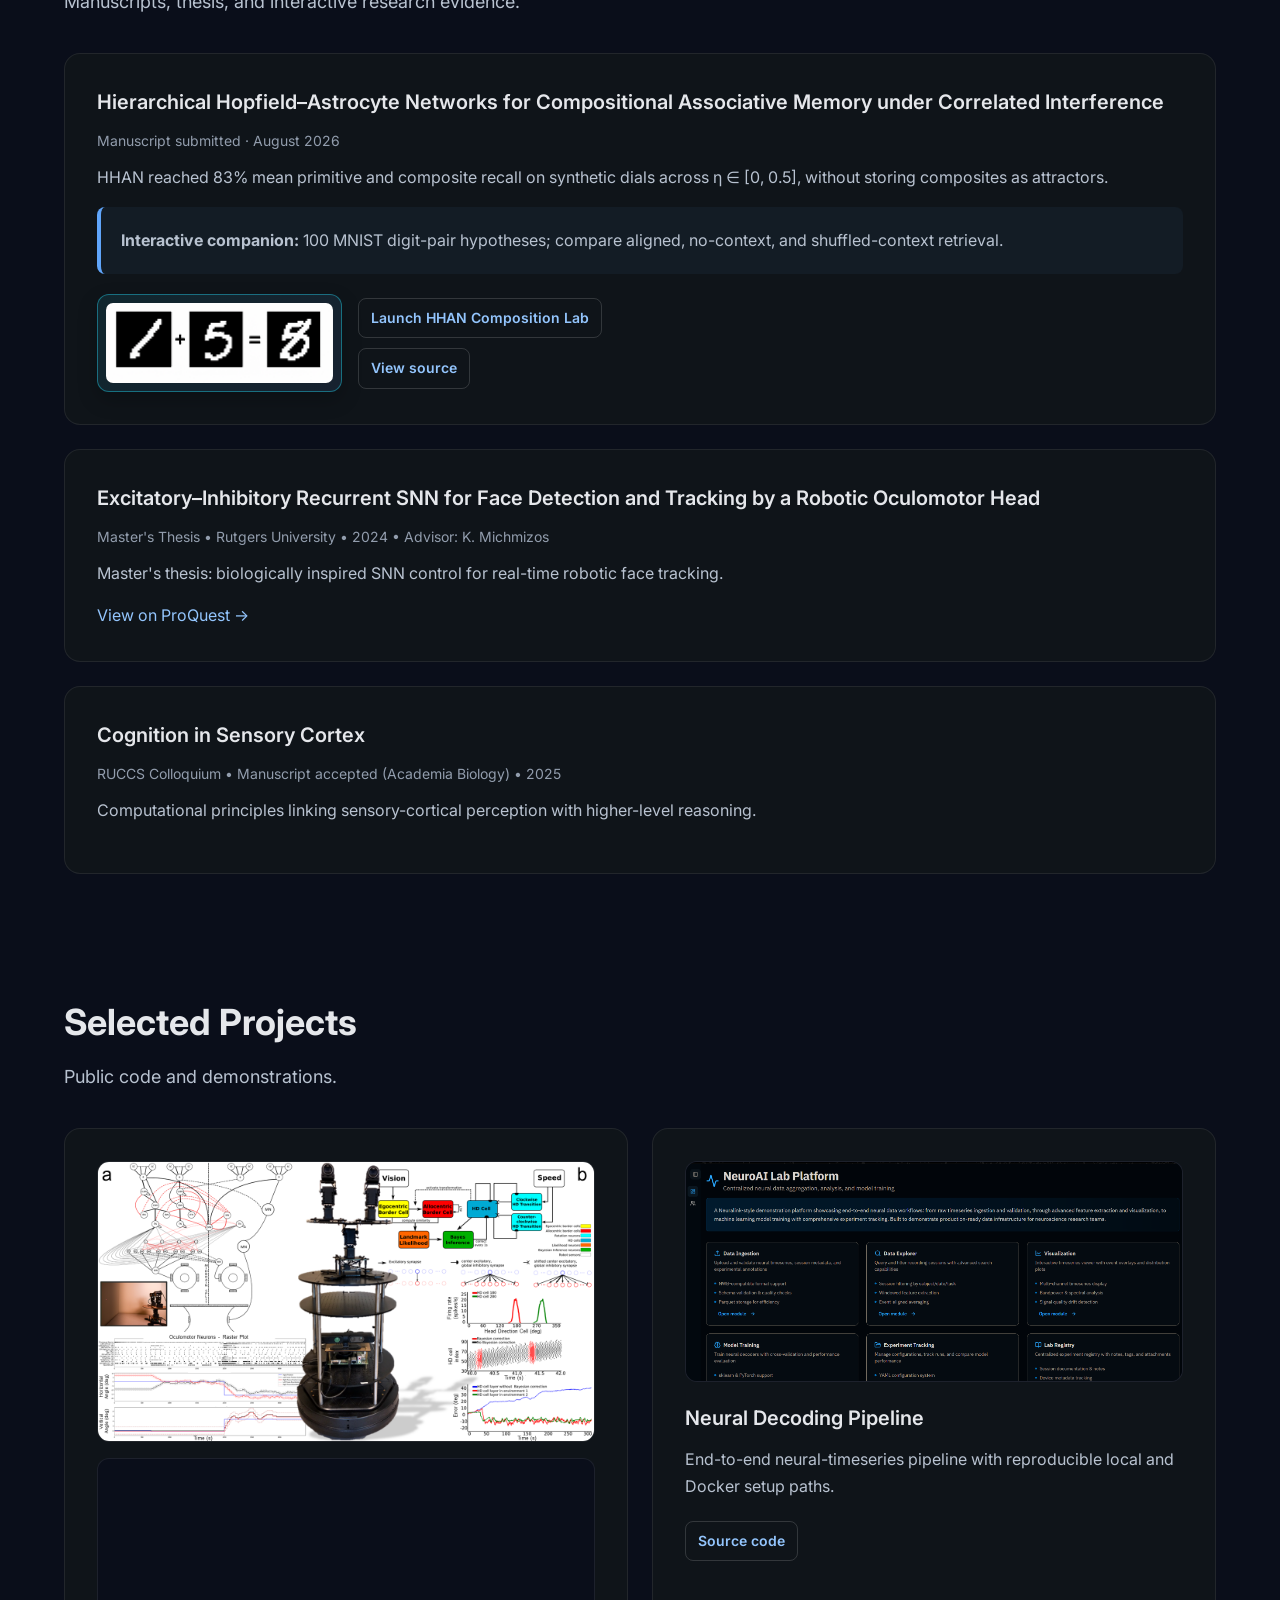
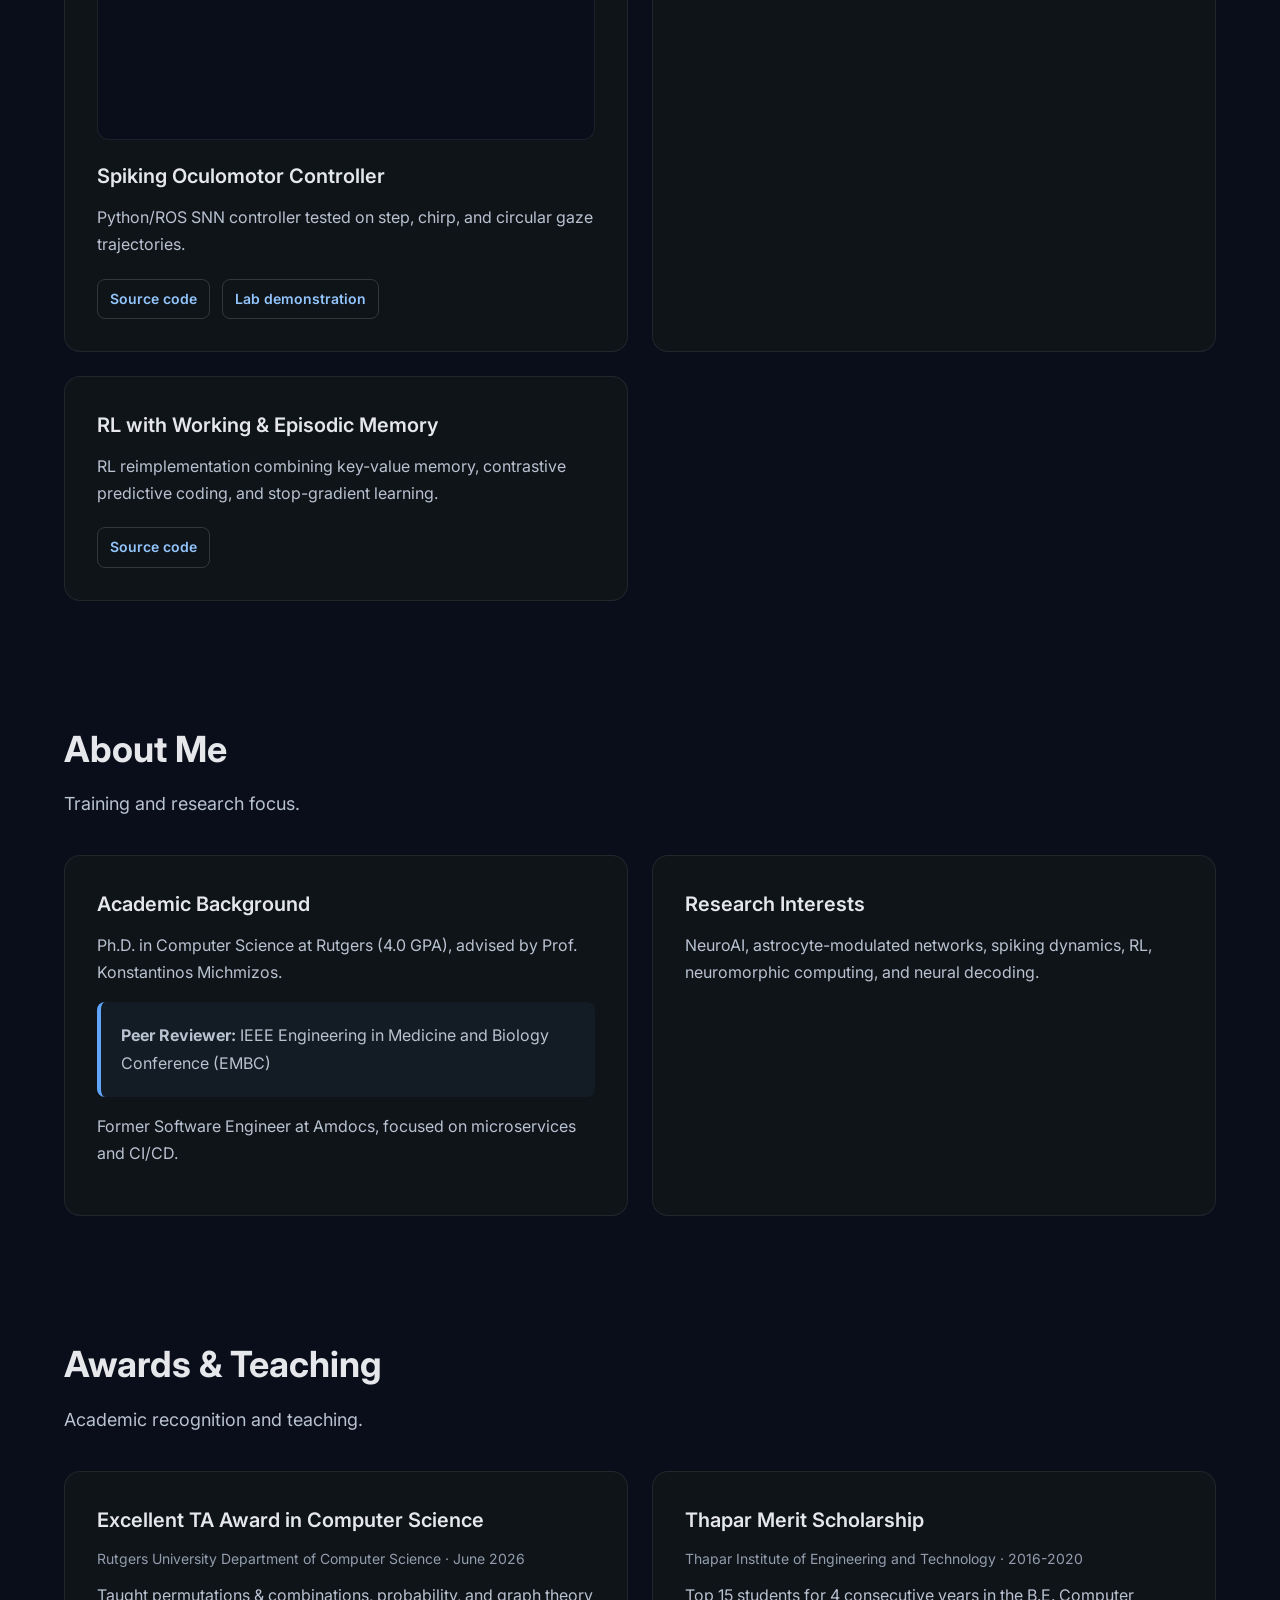
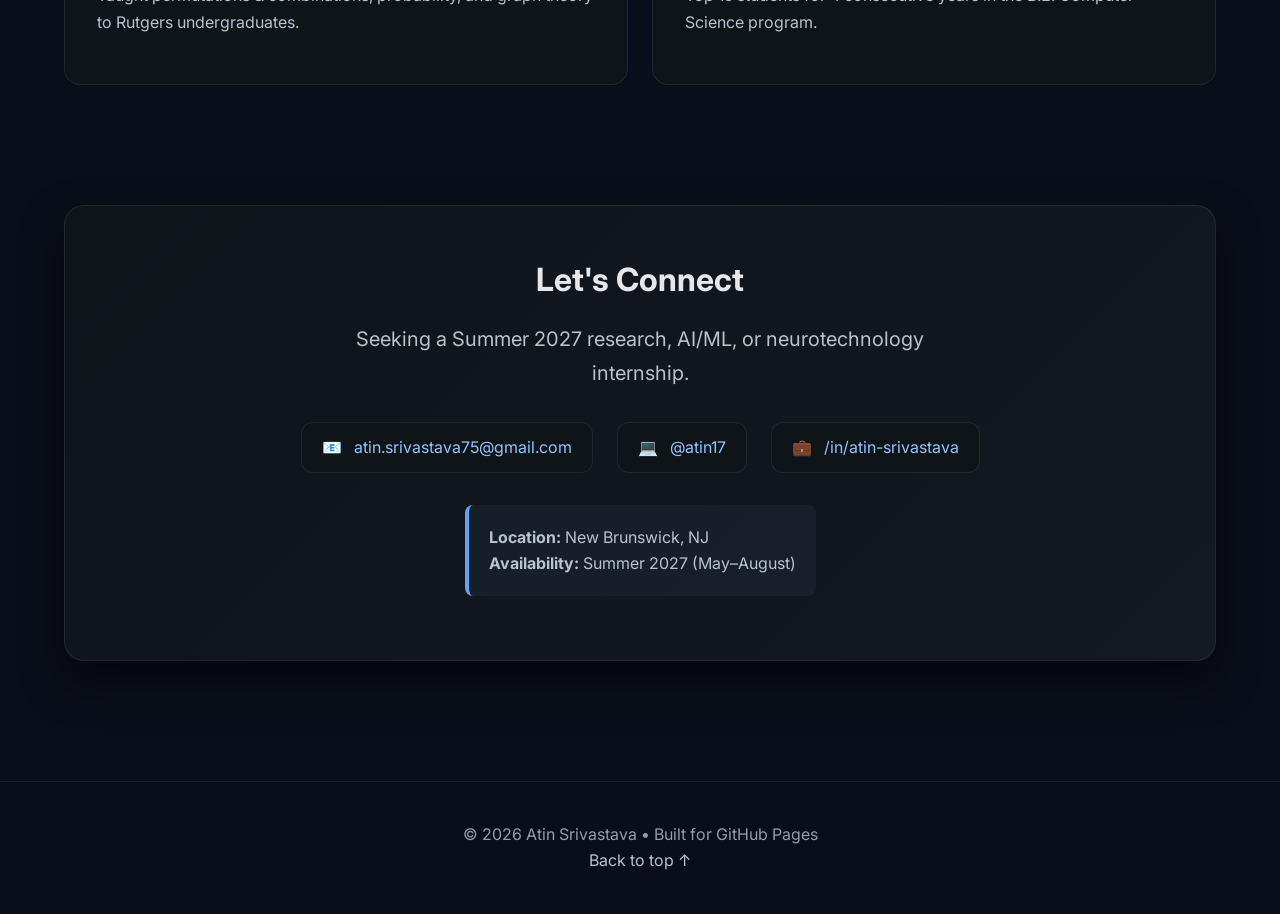
==== commit 1d225e93: "Update active research" ====
--- a/index.html
+++ b/index.html
@@ -522,48 +522,48 @@
     .project-links a:hover {
       background: rgba(96, 165, 250, 0.1);
       border-color: var(--brand);
-    }
-
-    .hhan-lab-callout {
-      display: flex;
-      align-items: center;
-      gap: 16px;
-      flex-wrap: wrap;
-      margin-top: 20px;
-    }
-
-    .hhan-lab-preview {
-      display: inline-block;
-      flex: 0 1 245px;
-      width: min(100%, 245px);
-      padding: 8px;
-      background: linear-gradient(135deg, rgba(34, 211, 238, 0.10), rgba(96, 165, 250, 0.10));
-      border: 1px solid rgba(34, 211, 238, 0.42);
-      border-radius: 12px;
-      box-shadow: 0 8px 20px rgba(0, 0, 0, 0.22);
-      transition: transform 0.25s ease, border-color 0.25s ease, box-shadow 0.25s ease;
-    }
-
-    .hhan-lab-preview:hover {
-      border-color: var(--cyan);
-      box-shadow: 0 12px 26px rgba(34, 211, 238, 0.16);
-      transform: translateY(-2px);
-    }
-
-    .hhan-lab-preview img {
-      display: block;
-      width: 100%;
-      height: auto;
-      border-radius: 7px;
-      background: #050b14;
-    }
-
-    .hhan-lab-actions.project-links {
-      align-items: flex-start;
-      flex-direction: column;
-      gap: 10px;
-      margin-top: 0;
-    }
+    }
+
+    .hhan-lab-callout {
+      display: flex;
+      align-items: center;
+      gap: 16px;
+      flex-wrap: wrap;
+      margin-top: 20px;
+    }
+
+    .hhan-lab-preview {
+      display: inline-block;
+      flex: 0 1 245px;
+      width: min(100%, 245px);
+      padding: 8px;
+      background: linear-gradient(135deg, rgba(34, 211, 238, 0.10), rgba(96, 165, 250, 0.10));
+      border: 1px solid rgba(34, 211, 238, 0.42);
+      border-radius: 12px;
+      box-shadow: 0 8px 20px rgba(0, 0, 0, 0.22);
+      transition: transform 0.25s ease, border-color 0.25s ease, box-shadow 0.25s ease;
+    }
+
+    .hhan-lab-preview:hover {
+      border-color: var(--cyan);
+      box-shadow: 0 12px 26px rgba(34, 211, 238, 0.16);
+      transform: translateY(-2px);
+    }
+
+    .hhan-lab-preview img {
+      display: block;
+      width: 100%;
+      height: auto;
+      border-radius: 7px;
+      background: #050b14;
+    }
+
+    .hhan-lab-actions.project-links {
+      align-items: flex-start;
+      flex-direction: column;
+      gap: 10px;
+      margin-top: 0;
+    }
 
 
     /* Info Box */
@@ -704,15 +704,15 @@
       box-shadow: var(--shadow-lg);
     }
 
-    @media (max-width: 700px) {
-      .hhan-lab-callout {
-        align-items: flex-start;
-      }
-
-      .hhan-lab-actions.project-links {
-        flex-direction: row;
-        flex-wrap: wrap;
-      }
+    @media (max-width: 700px) {
+      .hhan-lab-callout {
+        align-items: flex-start;
+      }
+
+      .hhan-lab-actions.project-links {
+        flex-direction: row;
+        flex-wrap: wrap;
+      }
 
       nav {
         align-items: flex-start;
@@ -784,7 +784,7 @@
         </div>
         <h1>Atin Srivastava</h1>
         <p class="subtitle">
-          Ph.D. researcher at <strong>Rutgers University</strong> building neuron–astrocyte memory, spiking/RL systems, and closed-loop control. Seeking Summer 2027 NeuroAI and AI/ML research internships.
+          Ph.D. researcher at <strong>Rutgers University</strong> building neuron–astrocyte memory, spiking/RL systems, and closed-loop rehab control. Seeking Summer 2027 NeuroAI and AI/ML research internships.
         </p>
         <div class="cta-buttons">
           <a href="#research" class="btn btn-primary">Explore Research Projects</a>
@@ -814,23 +814,20 @@
           <div class="research-image-container">
             <img src="astrocyte_research.png" alt="Neuron-Astrocyte Network Architecture" class="research-image" loading="lazy">
           </div>
-          <h3>Neuron–Astrocyte Associative Memory</h3>
-          <p>Context-gated PyTorch associative memory evaluated with held-out recall and ablation controls.</p>
-          <div class="project-links">
-            <a href="https://github.com/Atin17/naam_rl" target="_blank" rel="noopener noreferrer">Public implementation base</a>
-          </div>
+          <h3>Neuron–Astrocyte Recurrent Reinforcement Learning</h3>
+          <p>Recurrent RL models that test how slower astrocyte-like state dynamics can modulate memory, credit assignment, and adaptive behavior in temporally structured tasks.</p>
         </article>
 
         <article class="card">
-          <h3>Memory Synthesis & Few‑Shot Bridging</h3>
-          <p>Tests whether novel composites can be reconstructed from stored primitives under seed-matched controls.</p>
+          <h3>Composite Associative Memory</h3>
+          <p>Investigates how associative systems can reconstruct novel structured memories from previously learned components while preserving the stability and identity of the underlying memories.</p>
         </article>
 
         <article class="card">
           <div class="research-image-container">
             <img src="rehab_controller.png" alt="Closed-Loop Rehabilitation Controller System" class="research-image" loading="lazy">
           </div>
-          <h3>Closed‑Loop Rehabilitation Controller</h3>
+          <h3>Closed‑Loop Rehabilitation Controller</h3>
           <p>Spiking state maps for an InMotion Bionik arm, evaluated by completion time, path deviation, and assistance work.</p>
         </article>
       </div>
@@ -844,25 +841,25 @@
       <div class="grid">
         <article class="card">
           <h3>Hierarchical Hopfield–Astrocyte Networks for Compositional Associative Memory under Correlated Interference</h3>
-          <div class="meta">Manuscript submitted · August 2026</div>
-          <p>HHAN reached 83% mean primitive and composite recall on synthetic dials across η ∈ [0, 0.5], without storing composites as attractors.</p>
-          <div class="info-box">
-            <p><strong>Interactive companion:</strong> 100 MNIST digit-pair hypotheses; compare aligned, no-context, and shuffled-context retrieval.</p>
-          </div>
-                    <div class="hhan-lab-callout">
-            <a class="hhan-lab-preview" href="./hhan-composition-lab.html" aria-label="Launch the HHAN Composition Lab">
-              <img src="./hhan-mnist-union-preview.svg" alt="MNIST-style digit union: 1 plus 5 equals 8">
-            </a>
-            <div class="project-links hhan-lab-actions">
-              <a href="./hhan-composition-lab.html">Launch HHAN Composition Lab</a>
-              <a href="https://github.com/Atin17/atin17.github.io/blob/main/hhan-composition-lab.html" target="_blank" rel="noopener noreferrer">View source</a>
-            </div>
+          <div class="meta">Manuscript submitted · August 2026</div>
+          <p>HHAN reached 83% mean primitive and composite recall on synthetic dials across η ∈ [0, 0.5], without storing composites as attractors.</p>
+          <div class="info-box">
+            <p><strong>Interactive companion:</strong> 100 MNIST digit-pair hypotheses; compare aligned, no-context, and shuffled-context retrieval.</p>
+          </div>
+                    <div class="hhan-lab-callout">
+            <a class="hhan-lab-preview" href="./hhan-composition-lab.html" aria-label="Launch the HHAN Composition Lab">
+              <img src="./hhan-mnist-union-preview.svg" alt="MNIST-style digit union: 1 plus 5 equals 8">
+            </a>
+            <div class="project-links hhan-lab-actions">
+              <a href="./hhan-composition-lab.html">Launch HHAN Composition Lab</a>
+              <a href="https://github.com/Atin17/atin17.github.io/blob/main/hhan-composition-lab.html" target="_blank" rel="noopener noreferrer">View source</a>
+            </div>
           </div>
         </article>
 
         <div class="card">
           <h3>Excitatory–Inhibitory Recurrent SNN for Face Detection and Tracking by a Robotic Oculomotor Head</h3>
-          <div class="meta">Master's Thesis • Rutgers University • 2024 • Advisor: K. Michmizos</div>
+          <div class="meta">Master's Thesis • Rutgers University • 2024 • Advisor: K. Michmizos</div>
           <p>Master's thesis: biologically inspired SNN control for real-time robotic face tracking.</p>
           <a href="https://www.proquest.com/openview/a95a3ad649b612eaa28156167d50d2ba/1?pq-origsite=gscholar&cbl=18750&diss=y" target="_blank" rel="noopener noreferrer">
             View on ProQuest →
@@ -871,7 +868,7 @@
 
         <div class="card">
           <h3>Cognition in Sensory Cortex</h3>
-          <div class="meta">RUCCS Colloquium • Manuscript accepted (Academia Biology) • 2025</div>
+          <div class="meta">RUCCS Colloquium • Manuscript accepted (Academia Biology) • 2025</div>
           <p>Computational principles linking sensory-cortical perception with higher-level reasoning.</p>
         </div>
       </div>
@@ -898,7 +895,7 @@
               </iframe>
             </div>
           </div>
-          <h3>Spiking Oculomotor Controller</h3>
+          <h3>Spiking Oculomotor Controller</h3>
           <p>Python/ROS SNN controller tested on step, chirp, and circular gaze trajectories.</p>
           <div class="project-links">
             <a href="https://github.com/Atin17/Spiking-NN-Oculomotor-Head" target="_blank" rel="noopener noreferrer">Source code</a>
@@ -910,7 +907,7 @@
           <div class="research-image-container">
             <img src="neural_decoding.png" alt="NeuroAI Lab Platform" class="research-image" loading="lazy">
           </div>
-          <h3>Neural Decoding Pipeline</h3>
+          <h3>Neural Decoding Pipeline</h3>
           <p>End-to-end neural-timeseries pipeline with reproducible local and Docker setup paths.</p>
           <div class="project-links">
             <a href="https://github.com/Atin17/neuroai-lab-platform" target="_blank" rel="noopener noreferrer">Source code</a>
@@ -918,16 +915,16 @@
         </div>
 
         <div class="card">
-          <h3>RL with Working & Episodic Memory</h3>
+          <h3>RL with Working & Episodic Memory</h3>
           <p>RL reimplementation combining key-value memory, contrastive predictive coding, and stop-gradient learning.</p>
           <div class="project-links">
             <a href="https://github.com/Atin17/Generalization-of-Reinforcement-Learners" target="_blank" rel="noopener noreferrer">Source code</a>
           </div>
         </div>
       </div>
-
-    </section>
-
+
+    </section>
+
     <section id="about">
       <div class="section-header">
         <h2 class="section-title">About Me</h2>
@@ -935,15 +932,15 @@
       </div>
       <div class="grid grid-2">
         <div class="card">
-          <h3>Academic Background</h3>
-          <p>Ph.D. in Computer Science at Rutgers (4.0 GPA), advised by Prof. Konstantinos Michmizos.</p>
+          <h3>Academic Background</h3>
+          <p>Ph.D. in Computer Science at Rutgers (4.0 GPA), advised by Prof. Konstantinos Michmizos.</p>
           <div class="info-box">
             <p><strong>Peer Reviewer:</strong> IEEE Engineering in Medicine and Biology Conference (EMBC)</p>
-          </div>
+          </div>
           <p>Former Software Engineer at Amdocs, focused on microservices and CI/CD.</p>
         </div>
         <div class="card">
-          <h3>Research Interests</h3>
+          <h3>Research Interests</h3>
           <p>NeuroAI, astrocyte-modulated networks, spiking dynamics, RL, neuromorphic computing, and neural decoding.</p>
         </div>
       </div>
@@ -957,12 +954,12 @@
       <div class="grid grid-2">
         <article class="card">
           <h3>Excellent TA Award in Computer Science</h3>
-          <div class="meta">Rutgers University Department of Computer Science · June 2026</div>
+          <div class="meta">Rutgers University Department of Computer Science · June 2026</div>
           <p>Taught permutations & combinations, probability, and graph theory to Rutgers undergraduates.</p>
         </article>
         <article class="card">
           <h3>Thapar Merit Scholarship</h3>
-          <div class="meta">Thapar Institute of Engineering and Technology · 2016-2020</div>
+          <div class="meta">Thapar Institute of Engineering and Technology · 2016-2020</div>
           <p>Top 15 students for 4 consecutive years in the B.E. Computer Science program.</p>
         </article>
       </div>
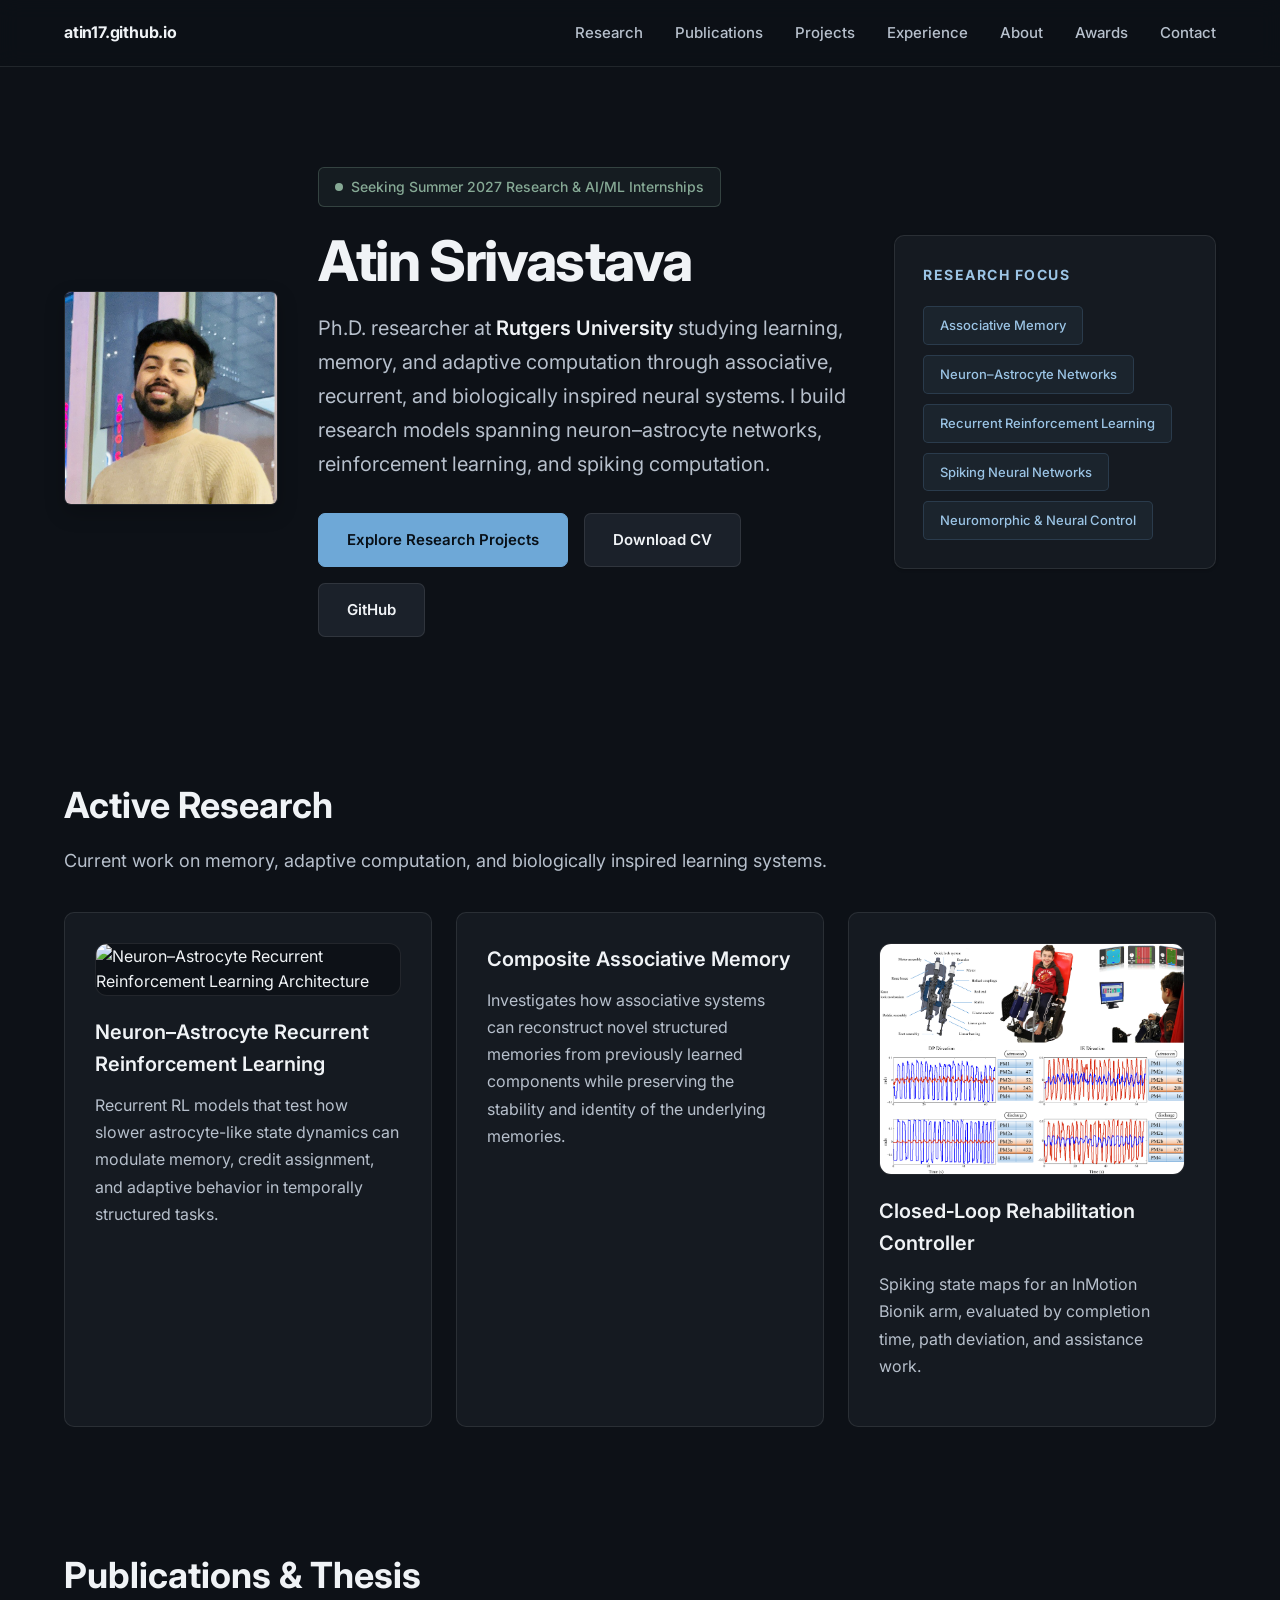
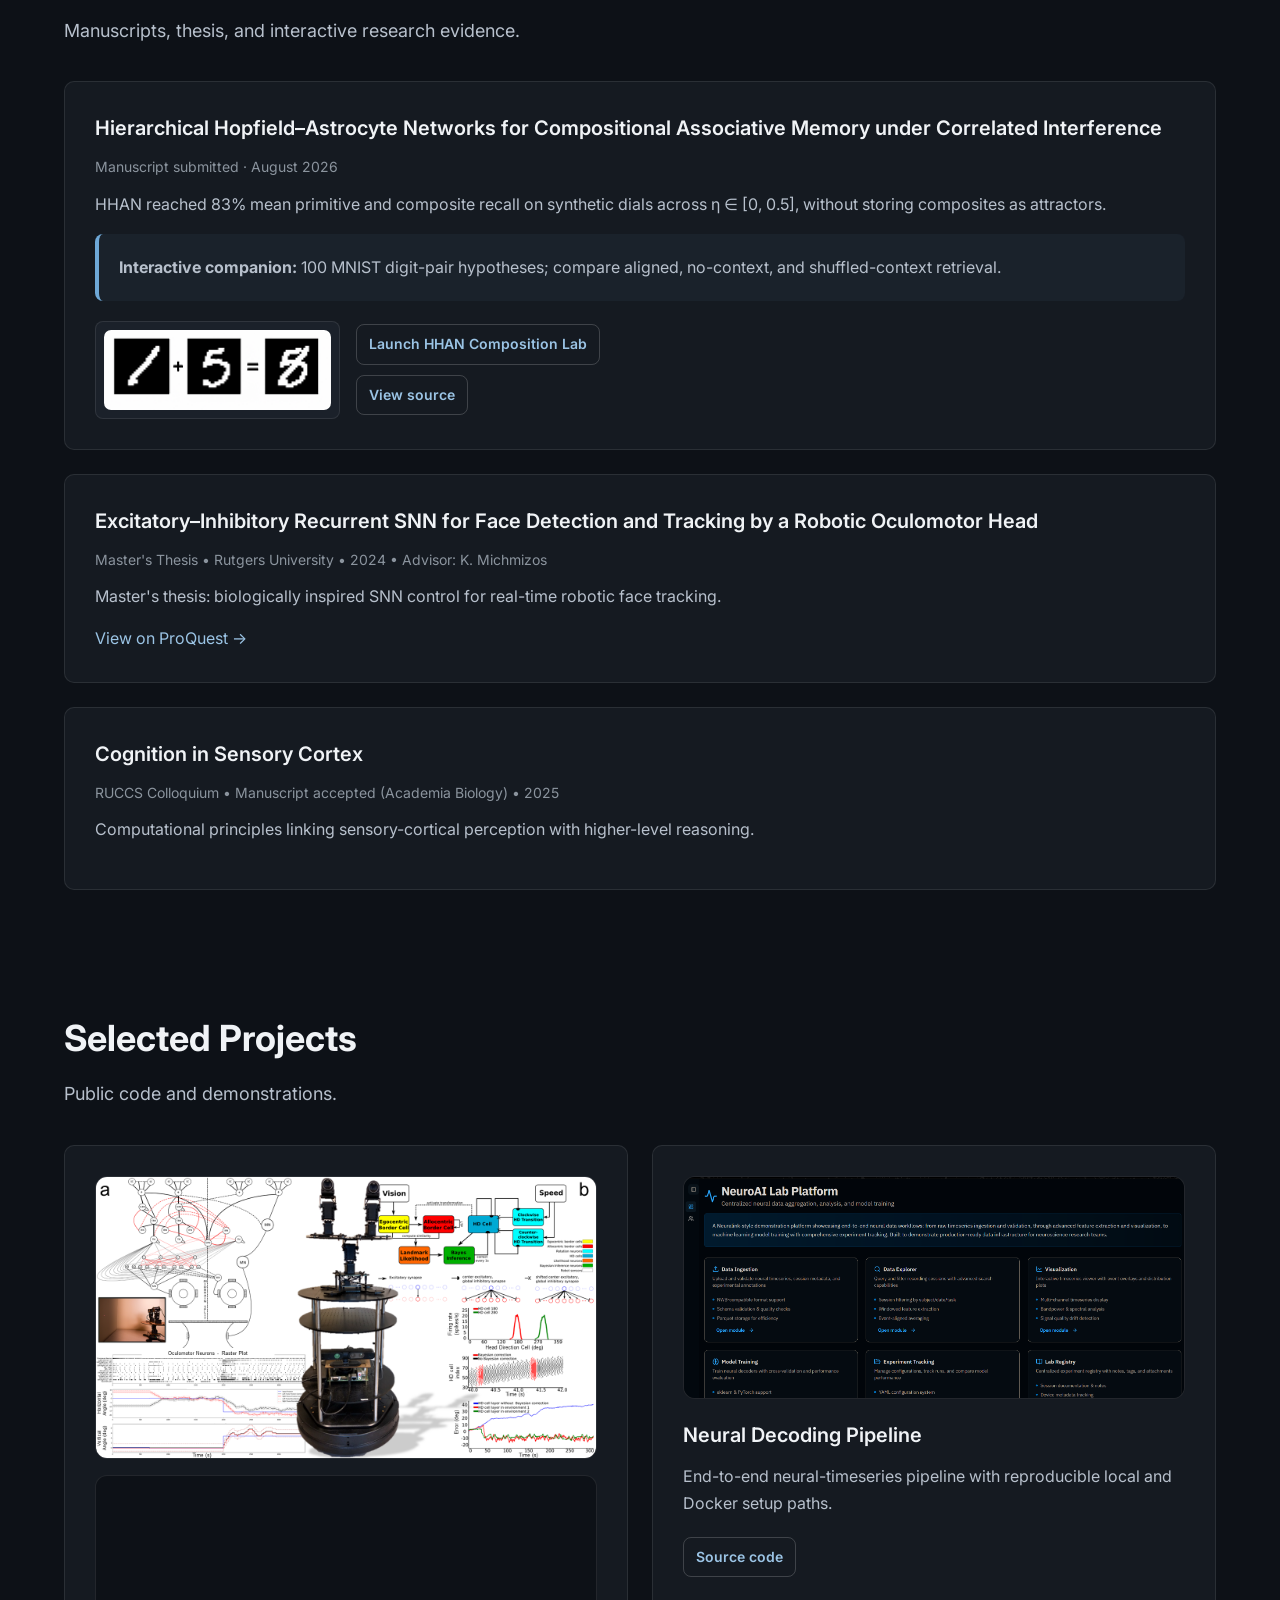
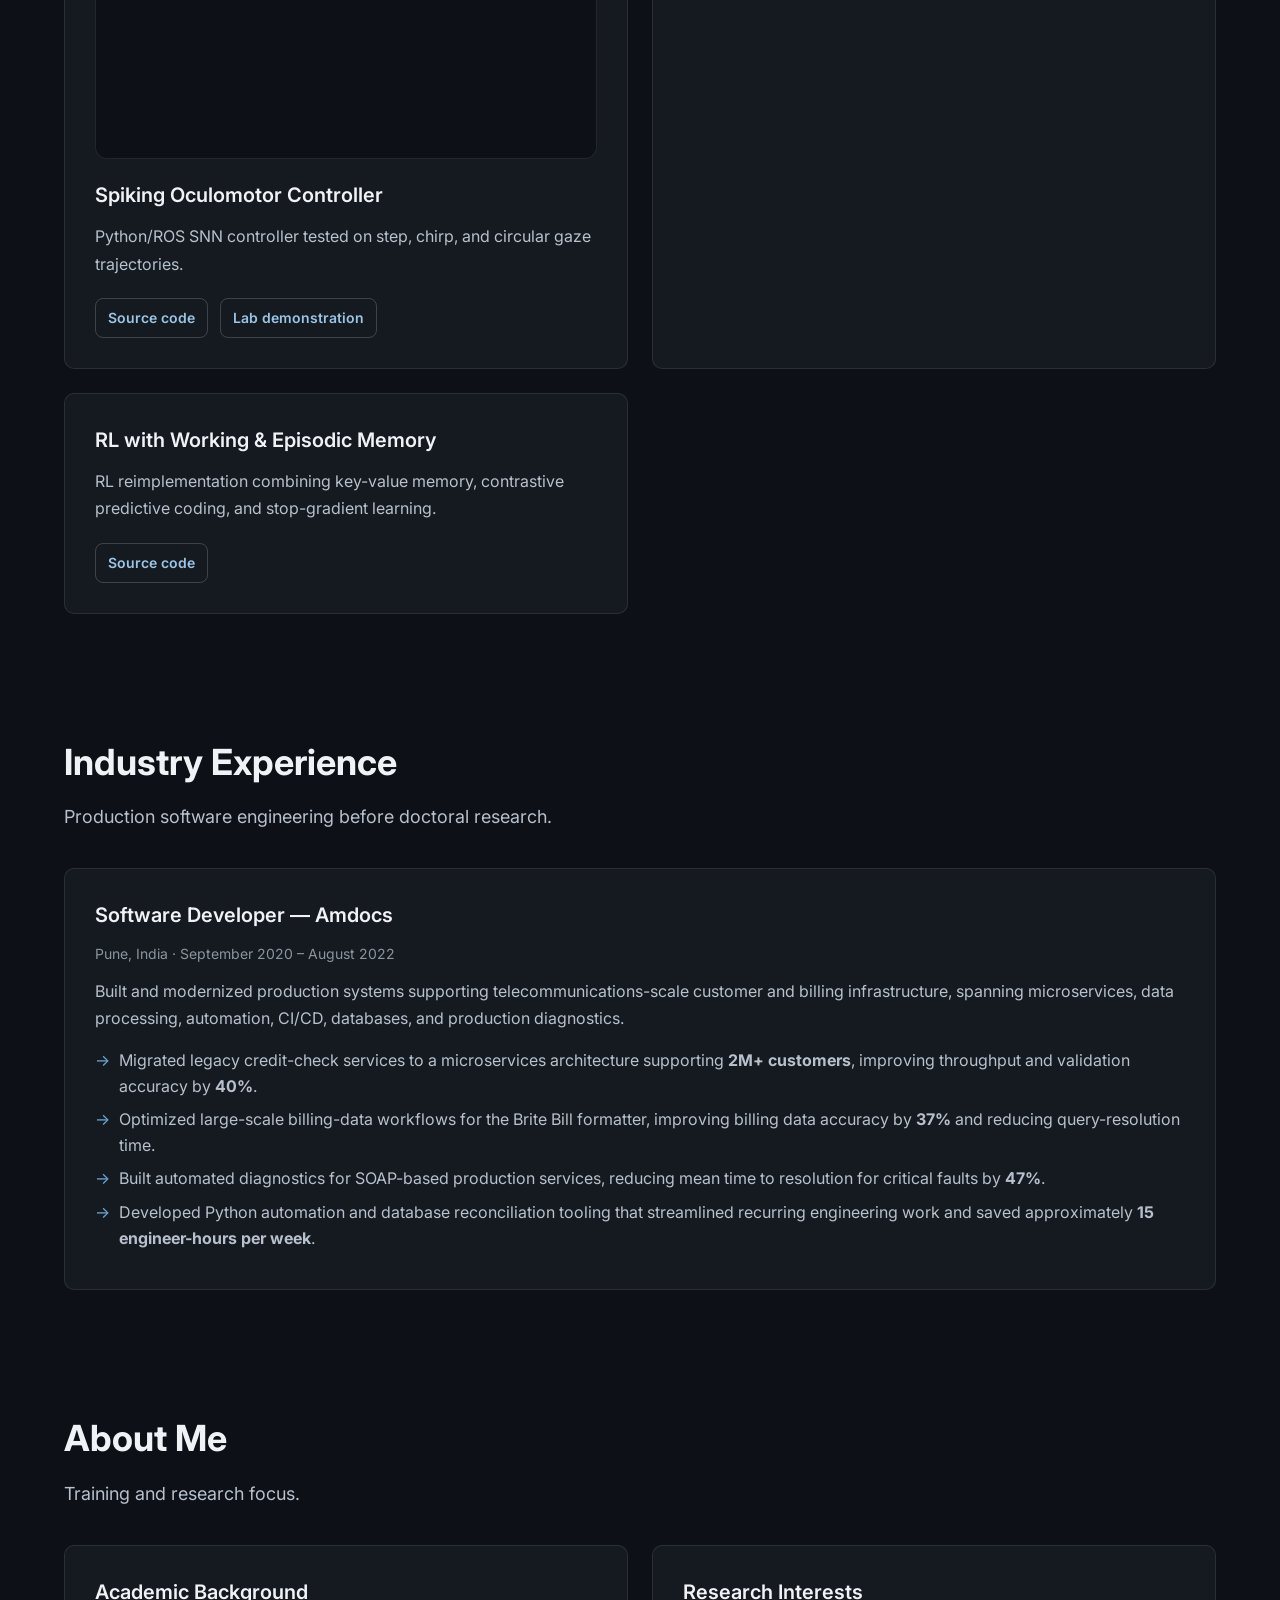
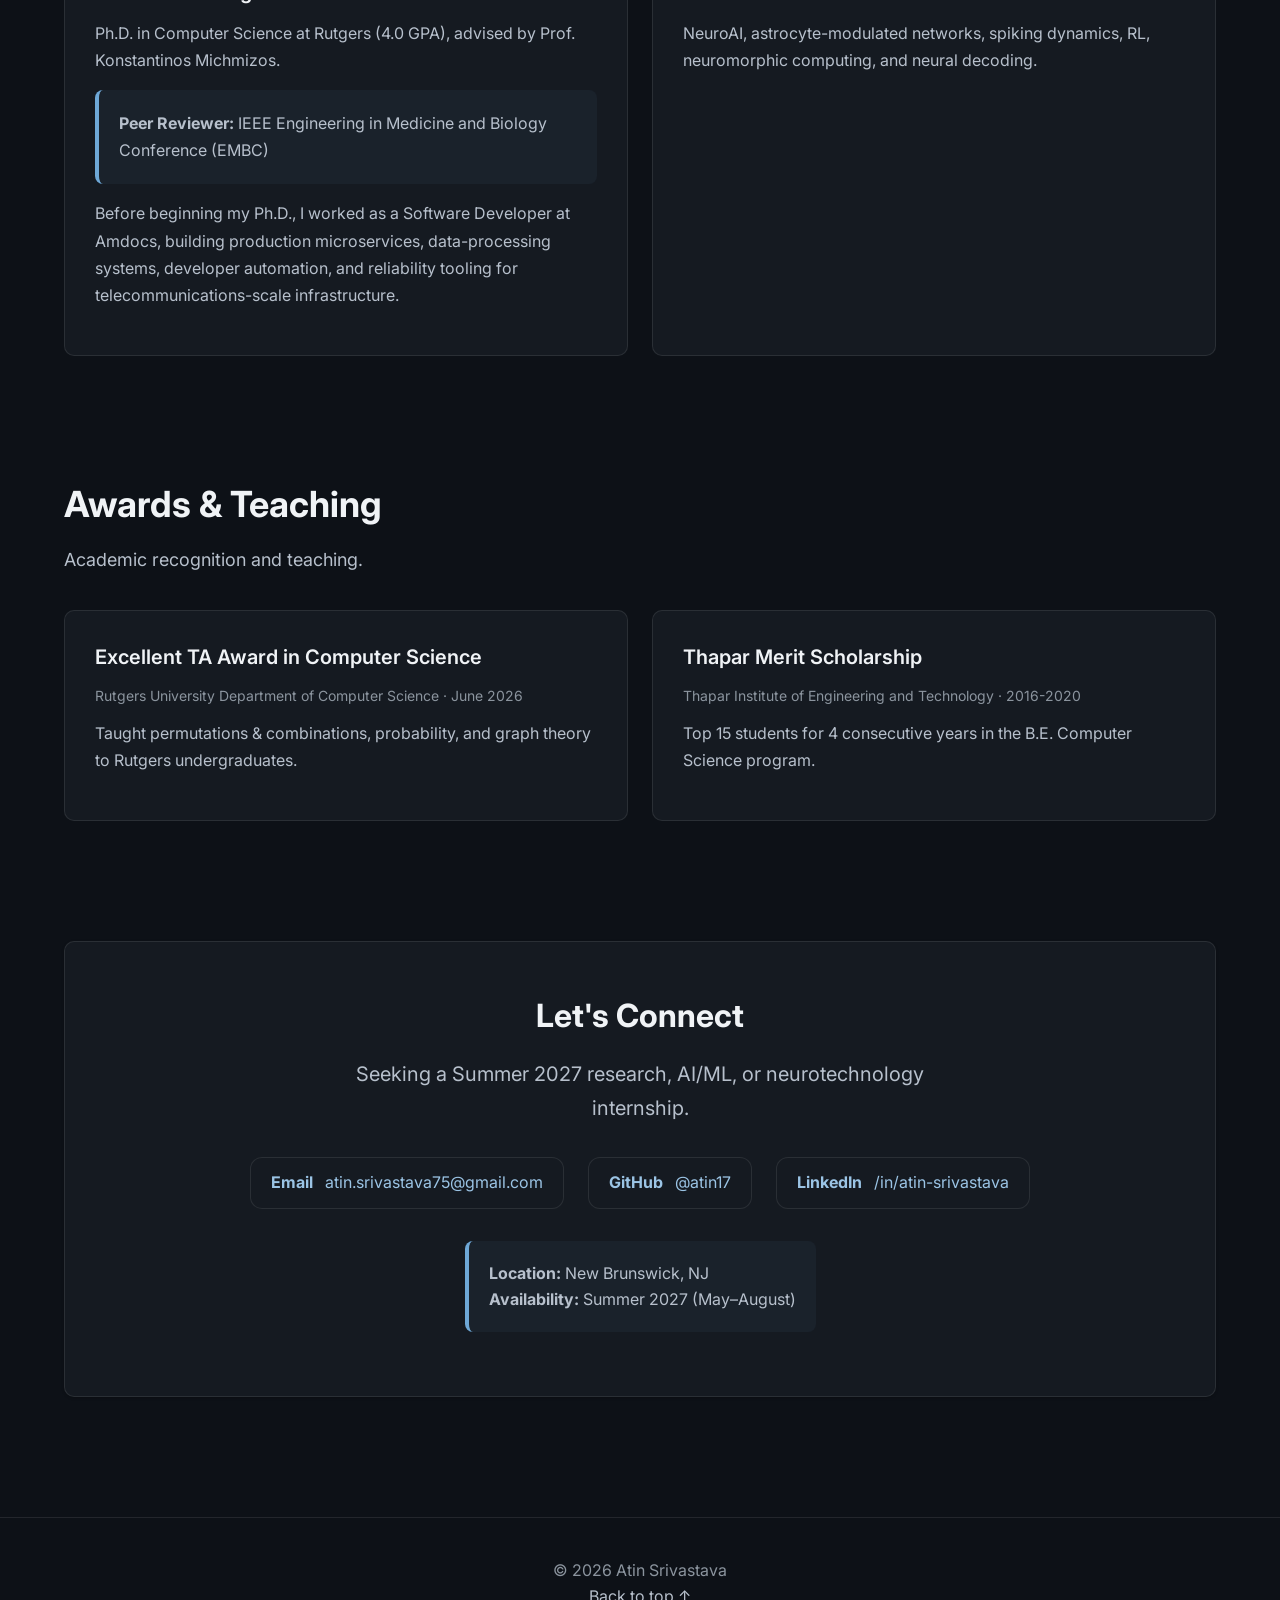
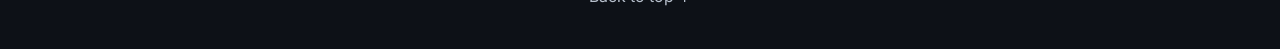
==== commit 9a1ad34a: "Update experience" ====
--- a/index.html
+++ b/index.html
@@ -4,37 +4,36 @@
   <meta charset="utf-8" />
   <meta name="viewport" content="width=device-width, initial-scale=1" />
   <title>Atin Srivastava — PhD Researcher in NeuroAI</title>
-  <meta name="description" content="Atin Srivastava is a Rutgers PhD researcher in NeuroAI developing neuron–astrocyte memory, spiking and reinforcement-learning systems, and closed-loop rehabilitation control. Seeking Summer 2027 research and AI/ML internships." />
+  <meta name="description" content="Atin Srivastava is a Rutgers PhD researcher in NeuroAI studying learning, memory, and adaptive computation through associative, recurrent reinforcement-learning, and spiking neural systems. Seeking Summer 2027 research and AI/ML internships." />
   <link rel="canonical" href="https://atin17.github.io/" />
   <meta property="og:title" content="Atin Srivastava — PhD Researcher in NeuroAI" />
-  <meta property="og:description" content="Neuron–astrocyte memory, spiking and reinforcement-learning systems, and closed-loop rehabilitation control. Seeking Summer 2027 research and AI/ML internships." />
+  <meta property="og:description" content="Research in associative memory, neuron–astrocyte recurrent reinforcement learning, spiking neural systems, and adaptive computation. Seeking Summer 2027 research and AI/ML internships." />
   <meta property="og:type" content="website" />
   <meta property="og:url" content="https://atin17.github.io/" />
   <meta property="og:image" content="https://atin17.github.io/photo.jpg" />
   <meta property="og:image:alt" content="Atin Srivastava, PhD researcher in NeuroAI" />
   <meta name="twitter:card" content="summary_large_image" />
-  <meta name="theme-color" content="#0f172a" />
+  <meta name="theme-color" content="#0d1117" />
   <link rel="icon" href="data:image/svg+xml,%3Csvg xmlns='http://www.w3.org/2000/svg' viewBox='0 0 100 100'%3E%3Ctext y='0.9em' x='0.1em' font-size='90'%3E%F0%9F%92%AB%3C/text%3E%3C/svg%3E" />
   <link rel="preconnect" href="https://fonts.googleapis.com">
   <link rel="preconnect" href="https://fonts.gstatic.com" crossorigin>
   <link href="https://fonts.googleapis.com/css2?family=Inter:wght@300;400;500;600;700;800&display=swap" rel="stylesheet">
   <style>
     :root{
-      --bg: #0a0e1a;
-      --panel: #0f1419;
-      --panel-elevated: #141922;
-      --border: rgba(255, 255, 255, 0.08);
-      --border-hover: rgba(255, 255, 255, 0.15);
-      --text: #e5e7eb;
-      --text-secondary: #b8c2d0;
-      --text-muted: #929dad;
-      --brand: #60a5fa;
-      --brand-light: #93c5fd;
-      --accent: #34d399;
-      --accent-secondary: #a78bfa;
-      --shadow-sm: 0 2px 8px rgba(0, 0, 0, 0.3);
-      --shadow-md: 0 8px 24px rgba(0, 0, 0, 0.4);
-      --shadow-lg: 0 20px 40px rgba(0, 0, 0, 0.5);
+      --bg: #0d1117;
+      --panel: #151a21;
+      --panel-elevated: #1b212a;
+      --border: rgba(255, 255, 255, 0.09);
+      --border-hover: rgba(255, 255, 255, 0.18);
+      --text: #f0f3f6;
+      --text-secondary: #b7c0cc;
+      --text-muted: #8b949e;
+      --brand: #6ea8d7;
+      --brand-light: #9bc4e5;
+      --accent: #86a995;
+      --shadow-sm: 0 1px 3px rgba(0, 0, 0, 0.22);
+      --shadow-md: 0 8px 20px rgba(0, 0, 0, 0.22);
+      --shadow-lg: 0 14px 32px rgba(0, 0, 0, 0.24);
     }
 
     * {
@@ -55,25 +54,7 @@
       overflow-x: hidden;
     }
 
-    /* Background gradient animation */
-    body::before {
-      content: '';
-      position: fixed;
-      top: -50%;
-      left: -50%;
-      width: 200%;
-      height: 200%;
-      background: radial-gradient(circle at 20% 50%, rgba(96, 165, 250, 0.08) 0%, transparent 50%),
-                  radial-gradient(circle at 80% 80%, rgba(167, 139, 250, 0.08) 0%, transparent 50%);
-      animation: gradientShift 15s ease infinite;
-      pointer-events: none;
-      z-index: 0;
-    }
-
-    @keyframes gradientShift {
-      0%, 100% { transform: translate(0, 0) rotate(0deg); }
-      50% { transform: translate(-5%, -5%) rotate(5deg); }
-    }
+    /* Minimal charcoal background: research content provides the visual emphasis. */
 
     a {
       color: var(--brand-light);
@@ -103,16 +84,16 @@
     header {
       position: sticky;
       top: 0;
-      background: rgba(10, 14, 26, 0.8);
-      backdrop-filter: blur(12px) saturate(180%);
+      background: rgba(13, 17, 23, 0.92);
+      backdrop-filter: blur(10px);
       border-bottom: 1px solid var(--border);
       z-index: 100;
-      transition: all 0.3s ease;
+      transition: background 0.2s ease, border-color 0.2s ease, color 0.2s ease;
     }
 
     header.scrolled {
-      background: rgba(10, 14, 26, 0.95);
-      box-shadow: var(--shadow-md);
+      background: rgba(13, 17, 23, 0.98);
+      box-shadow: 0 4px 16px rgba(0, 0, 0, 0.18);
     }
 
     nav {
@@ -123,11 +104,11 @@
     }
 
     .logo {
-      font-family: 'Courier New', monospace;
-      font-size: 18px;
+      font-family: 'Inter', -apple-system, BlinkMacSystemFont, 'Segoe UI', sans-serif;
+      font-size: 16px;
       font-weight: 700;
-      letter-spacing: -0.5px;
-      color: var(--brand-light);
+      letter-spacing: -0.2px;
+      color: var(--text);
     }
 
     .nav-links {
@@ -176,17 +157,16 @@
       width: 100%;
       max-width: 280px;
       aspect-ratio: 1;
-      border-radius: 20px;
+      border-radius: 7px;
       object-fit: cover;
-      border: 3px solid var(--border);
+      border: 1px solid var(--border);
+      box-shadow: var(--shadow-md);
+      transition: border-color 0.2s ease, box-shadow 0.2s ease;
+    }
+
+    .hero-photo:hover {
+      border-color: var(--border-hover);
       box-shadow: var(--shadow-lg);
-      transition: all 0.4s ease;
-    }
-
-    .hero-photo:hover {
-      transform: scale(1.05) rotate(2deg);
-      border-color: var(--brand);
-      box-shadow: 0 20px 50px rgba(96, 165, 250, 0.3);
     }
 
     .availability-badge {
@@ -194,19 +174,13 @@
       align-items: center;
       gap: 8px;
       padding: 8px 16px;
-      background: rgba(52, 211, 153, 0.1);
-      border: 1px solid rgba(52, 211, 153, 0.3);
-      border-radius: 100px;
+      background: rgba(134, 169, 149, 0.08);
+      border: 1px solid rgba(134, 169, 149, 0.28);
+      border-radius: 6px;
       color: var(--accent);
       font-size: 14px;
       font-weight: 500;
       margin-bottom: 24px;
-      animation: pulse 2s ease-in-out infinite;
-    }
-
-    @keyframes pulse {
-      0%, 100% { opacity: 1; }
-      50% { opacity: 0.7; }
     }
 
     .availability-badge::before {
@@ -215,23 +189,15 @@
       height: 8px;
       background: var(--accent);
       border-radius: 50%;
-      animation: blink 2s ease-in-out infinite;
-    }
-
-    @keyframes blink {
-      0%, 100% { opacity: 1; }
-      50% { opacity: 0.3; }
     }
 
     h1 {
       font-size: 56px;
-      font-weight: 800;
-      line-height: 1.1;
+      font-weight: 750;
+      line-height: 1.08;
+      letter-spacing: -1.6px;
       margin-bottom: 20px;
-      background: linear-gradient(135deg, var(--text) 0%, var(--brand-light) 100%);
-      -webkit-background-clip: text;
-      -webkit-text-fill-color: transparent;
-      background-clip: text;
+      color: var(--text);
     }
 
     .subtitle {
@@ -258,23 +224,25 @@
       align-items: center;
       gap: 8px;
       padding: 14px 28px;
-      border-radius: 12px;
+      border-radius: 7px;
       font-weight: 600;
       font-size: 15px;
-      transition: all 0.3s ease;
+      transition: border-color 0.2s ease, background 0.2s ease, color 0.2s ease;
       cursor: pointer;
       border: none;
     }
 
     .btn-primary {
-      background: linear-gradient(135deg, var(--brand) 0%, var(--accent-secondary) 100%);
-      color: white;
-      box-shadow: 0 4px 14px rgba(96, 165, 250, 0.4);
+      background: var(--brand);
+      color: #081018;
+      border: 1px solid var(--brand);
+      box-shadow: none;
     }
 
     .btn-primary:hover {
-      transform: translateY(-2px);
-      box-shadow: 0 8px 20px rgba(96, 165, 250, 0.5);
+      background: var(--brand-light);
+      border-color: var(--brand-light);
+      color: #081018;
     }
 
     .btn-secondary {
@@ -286,29 +254,17 @@
     .btn-secondary:hover {
       background: var(--panel);
       border-color: var(--border-hover);
-      transform: translateY(-2px);
     }
 
     /* Focus Card */
     .focus-card {
-      background: linear-gradient(135deg, var(--panel) 0%, var(--panel-elevated) 100%);
-      border: 1px solid var(--border);
-      border-radius: 20px;
-      padding: 32px;
-      box-shadow: var(--shadow-lg);
+      background: var(--panel);
+      border: 1px solid var(--border);
+      border-radius: 10px;
+      padding: 28px;
+      box-shadow: var(--shadow-sm);
       position: relative;
       overflow: hidden;
-    }
-
-    .focus-card::before {
-      content: '';
-      position: absolute;
-      top: -50%;
-      right: -50%;
-      width: 200%;
-      height: 200%;
-      background: radial-gradient(circle, rgba(96, 165, 250, 0.1) 0%, transparent 70%);
-      pointer-events: none;
     }
 
     .focus-title {
@@ -328,18 +284,18 @@
 
     .tag {
       padding: 8px 16px;
-      background: rgba(96, 165, 250, 0.1);
-      border: 1px solid rgba(96, 165, 250, 0.2);
-      border-radius: 100px;
+      background: rgba(110, 168, 215, 0.07);
+      border: 1px solid rgba(110, 168, 215, 0.18);
+      border-radius: 5px;
       font-size: 13px;
       font-weight: 500;
       color: var(--brand-light);
-      transition: all 0.3s ease;
+      transition: border-color 0.2s ease, background 0.2s ease;
     }
 
     .tag:hover {
-      background: rgba(96, 165, 250, 0.2);
-      transform: translateY(-2px);
+      background: rgba(110, 168, 215, 0.11);
+      border-color: rgba(110, 168, 215, 0.32);
     }
 
     /* Section Styles */
@@ -382,33 +338,16 @@
     .card {
       background: var(--panel);
       border: 1px solid var(--border);
-      border-radius: 16px;
-      padding: 32px;
-      transition: all 0.3s ease;
+      border-radius: 10px;
+      padding: 30px;
+      transition: border-color 0.2s ease, box-shadow 0.2s ease;
       position: relative;
       overflow: hidden;
     }
 
-    .card::before {
-      content: '';
-      position: absolute;
-      top: 0;
-      left: 0;
-      width: 100%;
-      height: 4px;
-      background: linear-gradient(90deg, var(--brand) 0%, var(--accent-secondary) 100%);
-      transform: scaleX(0);
-      transition: transform 0.3s ease;
-    }
-
     .card:hover {
       border-color: var(--border-hover);
-      transform: translateY(-4px);
-      box-shadow: var(--shadow-md);
-    }
-
-    .card:hover::before {
-      transform: scaleX(1);
+      box-shadow: var(--shadow-sm);
     }
 
     .card h3 {
@@ -456,11 +395,6 @@
       width: 100%;
       height: auto;
       display: block;
-      transition: transform 0.3s ease;
-    }
-
-    .research-image:hover {
-      transform: scale(1.05);
     }
 
     .project-media-container {
@@ -520,7 +454,7 @@
     }
 
     .project-links a:hover {
-      background: rgba(96, 165, 250, 0.1);
+      background: rgba(110, 168, 215, 0.07);
       border-color: var(--brand);
     }
 
@@ -537,17 +471,15 @@
       flex: 0 1 245px;
       width: min(100%, 245px);
       padding: 8px;
-      background: linear-gradient(135deg, rgba(34, 211, 238, 0.10), rgba(96, 165, 250, 0.10));
-      border: 1px solid rgba(34, 211, 238, 0.42);
-      border-radius: 12px;
-      box-shadow: 0 8px 20px rgba(0, 0, 0, 0.22);
-      transition: transform 0.25s ease, border-color 0.25s ease, box-shadow 0.25s ease;
+      background: var(--panel-elevated);
+      border: 1px solid var(--border);
+      border-radius: 8px;
+      box-shadow: none;
+      transition: border-color 0.2s ease;
     }
 
     .hhan-lab-preview:hover {
-      border-color: var(--cyan);
-      box-shadow: 0 12px 26px rgba(34, 211, 238, 0.16);
-      transform: translateY(-2px);
+      border-color: var(--border-hover);
     }
 
     .hhan-lab-preview img {
@@ -568,7 +500,7 @@
 
     /* Info Box */
     .info-box {
-      background: rgba(96, 165, 250, 0.05);
+      background: rgba(110, 168, 215, 0.055);
       border-left: 4px solid var(--brand);
       padding: 20px;
       margin: 16px 0;
@@ -582,12 +514,12 @@
 
     /* Contact Section */
     .contact-card {
-      background: linear-gradient(135deg, var(--panel) 0%, var(--panel-elevated) 100%);
-      border: 1px solid var(--border);
-      border-radius: 20px;
+      background: var(--panel);
+      border: 1px solid var(--border);
+      border-radius: 10px;
       padding: 48px;
       text-align: center;
-      box-shadow: var(--shadow-lg);
+      box-shadow: var(--shadow-sm);
     }
 
     .contact-card h2 {
@@ -615,12 +547,11 @@
       background: var(--panel);
       border: 1px solid var(--border);
       border-radius: 12px;
-      transition: all 0.3s ease;
+      transition: border-color 0.2s ease, background 0.2s ease;
     }
 
     .contact-method:hover {
       border-color: var(--brand);
-      transform: translateY(-2px);
     }
 
     /* Footer */
@@ -680,8 +611,8 @@
       right: 30px;
       width: 50px;
       height: 50px;
-      background: var(--brand);
-      border-radius: 50%;
+      background: var(--panel-elevated);
+      border-radius: 8px;
       display: flex;
       align-items: center;
       justify-content: center;
@@ -689,9 +620,9 @@
       opacity: 0;
       transition: all 0.3s ease;
       z-index: 99;
-      box-shadow: var(--shadow-md);
-      border: 0;
-      color: white;
+      box-shadow: var(--shadow-sm);
+      border: 1px solid var(--border);
+      color: var(--text-secondary);
       font: inherit;
     }
 
@@ -700,8 +631,8 @@
     }
 
     .scroll-top:hover {
-      transform: translateY(-4px);
-      box-shadow: var(--shadow-lg);
+      border-color: var(--border-hover);
+      color: var(--text);
     }
 
     @media (max-width: 700px) {
@@ -765,6 +696,7 @@
           <a href="#research">Research</a>
           <a href="#publications">Publications</a>
           <a href="#projects">Projects</a>
+          <a href="#experience">Experience</a>
           <a href="#about">About</a>
           <a href="#awards">Awards</a>
           <a href="#contact">Contact</a>
@@ -784,7 +716,7 @@
         </div>
         <h1>Atin Srivastava</h1>
         <p class="subtitle">
-          Ph.D. researcher at <strong>Rutgers University</strong> building neuron–astrocyte memory, spiking/RL systems, and closed-loop rehab control. Seeking Summer 2027 NeuroAI and AI/ML research internships.
+          Ph.D. researcher at <strong>Rutgers University</strong> studying learning, memory, and adaptive computation through associative, recurrent, and biologically inspired neural systems. I build research models spanning neuron–astrocyte networks, reinforcement learning, and spiking computation.
         </p>
         <div class="cta-buttons">
           <a href="#research" class="btn btn-primary">Explore Research Projects</a>
@@ -795,11 +727,11 @@
       <div class="focus-card">
         <div class="focus-title">Research Focus</div>
         <div class="tags">
-          <span class="tag">Neuron–Astrocyte Memory</span>
+          <span class="tag">Associative Memory</span>
+          <span class="tag">Neuron–Astrocyte Networks</span>
+          <span class="tag">Recurrent Reinforcement Learning</span>
           <span class="tag">Spiking Neural Networks</span>
-          <span class="tag">Neuromorphic Computing (Loihi)</span>
-          <span class="tag">RL & Working Memory</span>
-          <span class="tag">Rehab Robotics</span>
+          <span class="tag">Neuromorphic &amp; Neural Control</span>
         </div>
       </div>
     </section>
@@ -807,12 +739,12 @@
     <section id="research">
       <div class="section-header">
         <h2 class="section-title">Active Research</h2>
-        <p class="section-subtitle">Three active NeuroAI systems with reproducible evaluation.</p>
+        <p class="section-subtitle">Current work on memory, adaptive computation, and biologically inspired learning systems.</p>
       </div>
       <div class="grid grid-3">
         <article class="card">
           <div class="research-image-container">
-            <img src="astrocyte_research.png" alt="Neuron-Astrocyte Network Architecture" class="research-image" loading="lazy">
+            <img src="astrocyte_research.png" alt="Neuron–Astrocyte Recurrent Reinforcement Learning Architecture" class="research-image" loading="lazy">
           </div>
           <h3>Neuron–Astrocyte Recurrent Reinforcement Learning</h3>
           <p>Recurrent RL models that test how slower astrocyte-like state dynamics can modulate memory, credit assignment, and adaptive behavior in temporally structured tasks.</p>
@@ -925,6 +857,24 @@
 
     </section>
 
+    <section id="experience">
+      <div class="section-header">
+        <h2 class="section-title">Industry Experience</h2>
+        <p class="section-subtitle">Production software engineering before doctoral research.</p>
+      </div>
+      <article class="card">
+        <h3>Software Developer — Amdocs</h3>
+        <div class="meta">Pune, India · September 2020 – August 2022</div>
+        <p>Built and modernized production systems supporting telecommunications-scale customer and billing infrastructure, spanning microservices, data processing, automation, CI/CD, databases, and production diagnostics.</p>
+        <ul>
+          <li>Migrated legacy credit-check services to a microservices architecture supporting <strong>2M+ customers</strong>, improving throughput and validation accuracy by <strong>40%</strong>.</li>
+          <li>Optimized large-scale billing-data workflows for the Brite Bill formatter, improving billing data accuracy by <strong>37%</strong> and reducing query-resolution time.</li>
+          <li>Built automated diagnostics for SOAP-based production services, reducing mean time to resolution for critical faults by <strong>47%</strong>.</li>
+          <li>Developed Python automation and database reconciliation tooling that streamlined recurring engineering work and saved approximately <strong>15 engineer-hours per week</strong>.</li>
+        </ul>
+      </article>
+    </section>
+
     <section id="about">
       <div class="section-header">
         <h2 class="section-title">About Me</h2>
@@ -937,7 +887,7 @@
           <div class="info-box">
             <p><strong>Peer Reviewer:</strong> IEEE Engineering in Medicine and Biology Conference (EMBC)</p>
           </div>
-          <p>Former Software Engineer at Amdocs, focused on microservices and CI/CD.</p>
+          <p>Before beginning my Ph.D., I worked as a Software Developer at Amdocs, building production microservices, data-processing systems, developer automation, and reliability tooling for telecommunications-scale infrastructure.</p>
         </div>
         <div class="card">
           <h3>Research Interests</h3>
@@ -973,15 +923,15 @@
         </p>
         <div class="contact-methods">
           <a href="mailto:atin.srivastava75@gmail.com" class="contact-method">
-            <span>📧</span>
+            <strong>Email</strong>
             <span>atin.srivastava75@gmail.com</span>
           </a>
           <a href="https://github.com/atin17" target="_blank" rel="noopener noreferrer" class="contact-method">
-            <span>💻</span>
+            <strong>GitHub</strong>
             <span>@atin17</span>
           </a>
           <a href="https://www.linkedin.com/in/atin-srivastava" target="_blank" rel="noopener noreferrer" class="contact-method">
-            <span>💼</span>
+            <strong>LinkedIn</strong>
             <span>/in/atin-srivastava</span>
           </a>
         </div>
@@ -995,7 +945,7 @@
 
   <footer>
     <div class="container">
-      <p>© <span id="year"></span> Atin Srivastava • Built for GitHub Pages</p>
+      <p>© <span id="year"></span> Atin Srivastava</p>
       <p>
         <a href="#top">Back to top ↑</a>
       </p>
@@ -1041,7 +991,7 @@
       "https://github.com/atin17",
       "https://www.linkedin.com/in/atin-srivastava"
     ],
-    "knowsAbout": ["Neuron–astrocyte memory","Spiking neural networks","Reinforcement learning","Neuromorphic computing","Rehabilitation robotics","Neural decoding"]
+    "knowsAbout": ["Associative memory","Neuron–astrocyte networks","Recurrent reinforcement learning","Spiking neural networks","Neuromorphic computing","Neural control","Neural decoding"]
   }
   </script>
 </body>
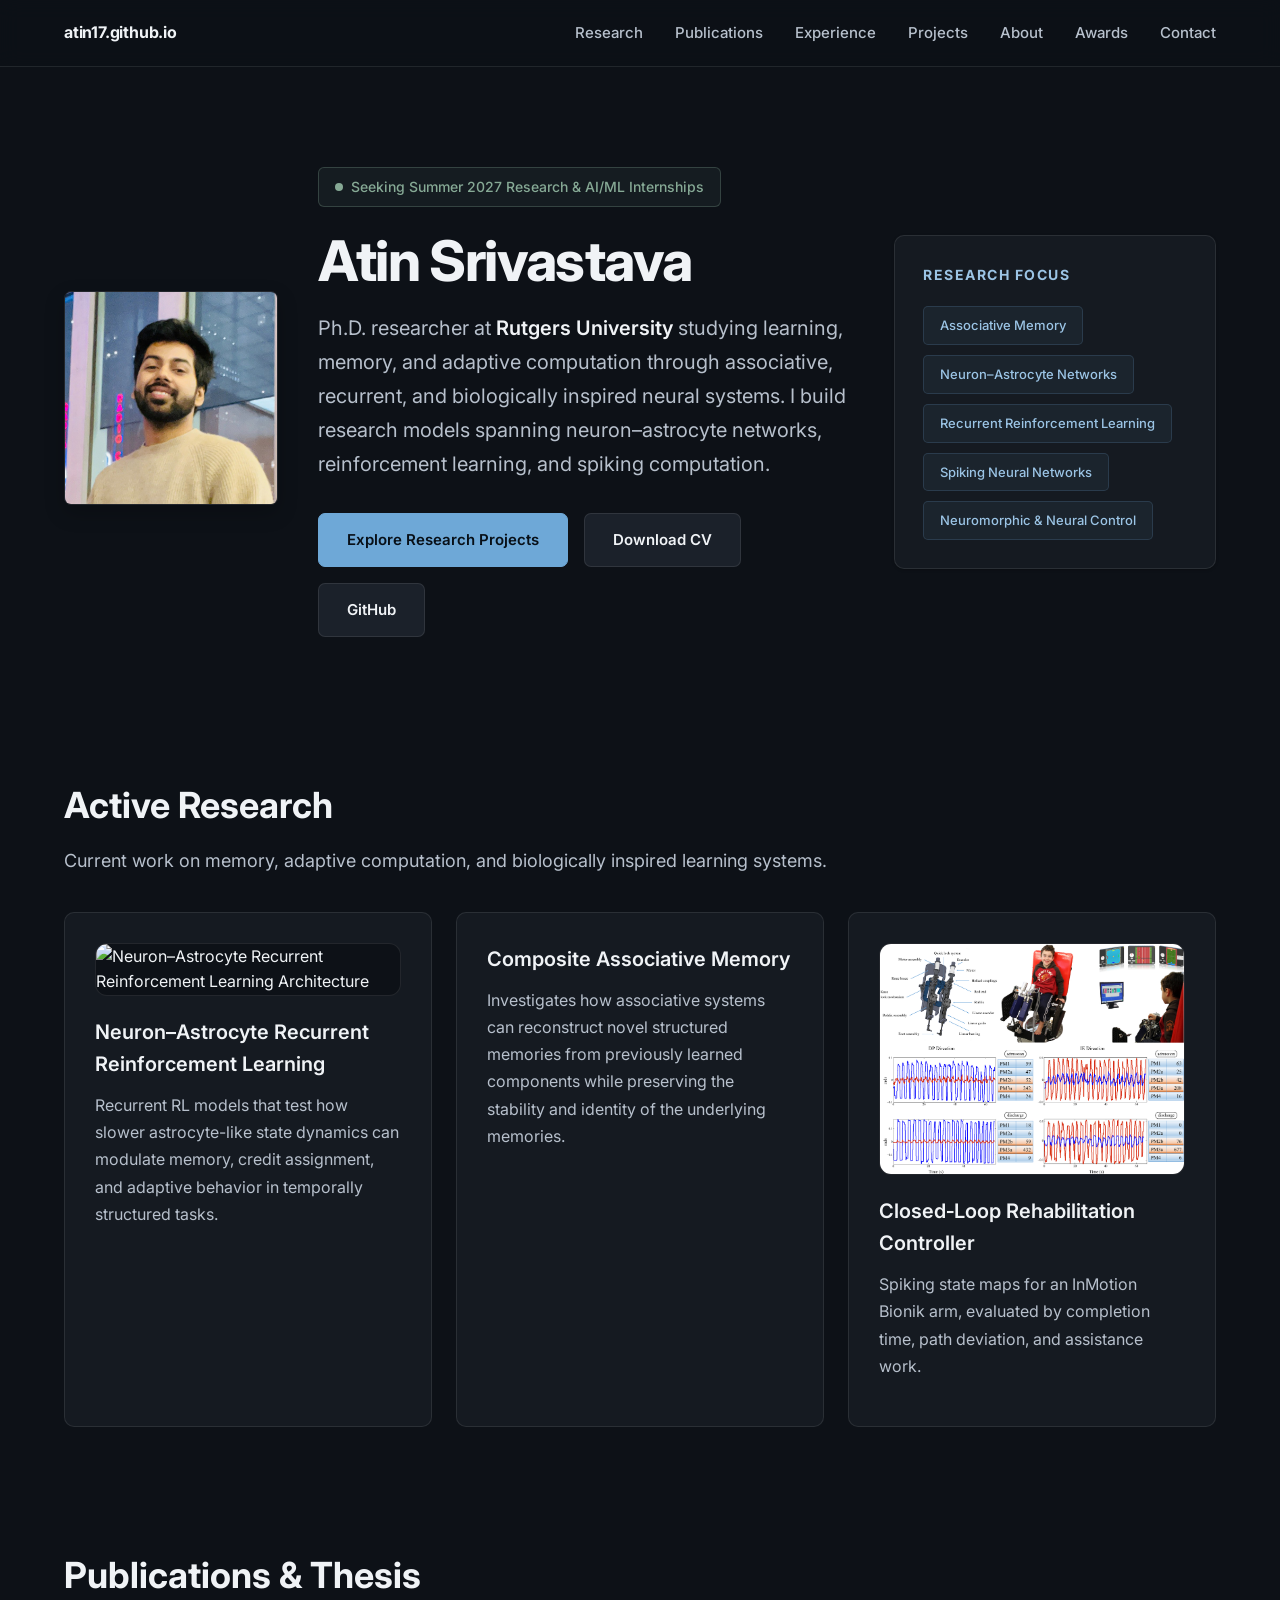
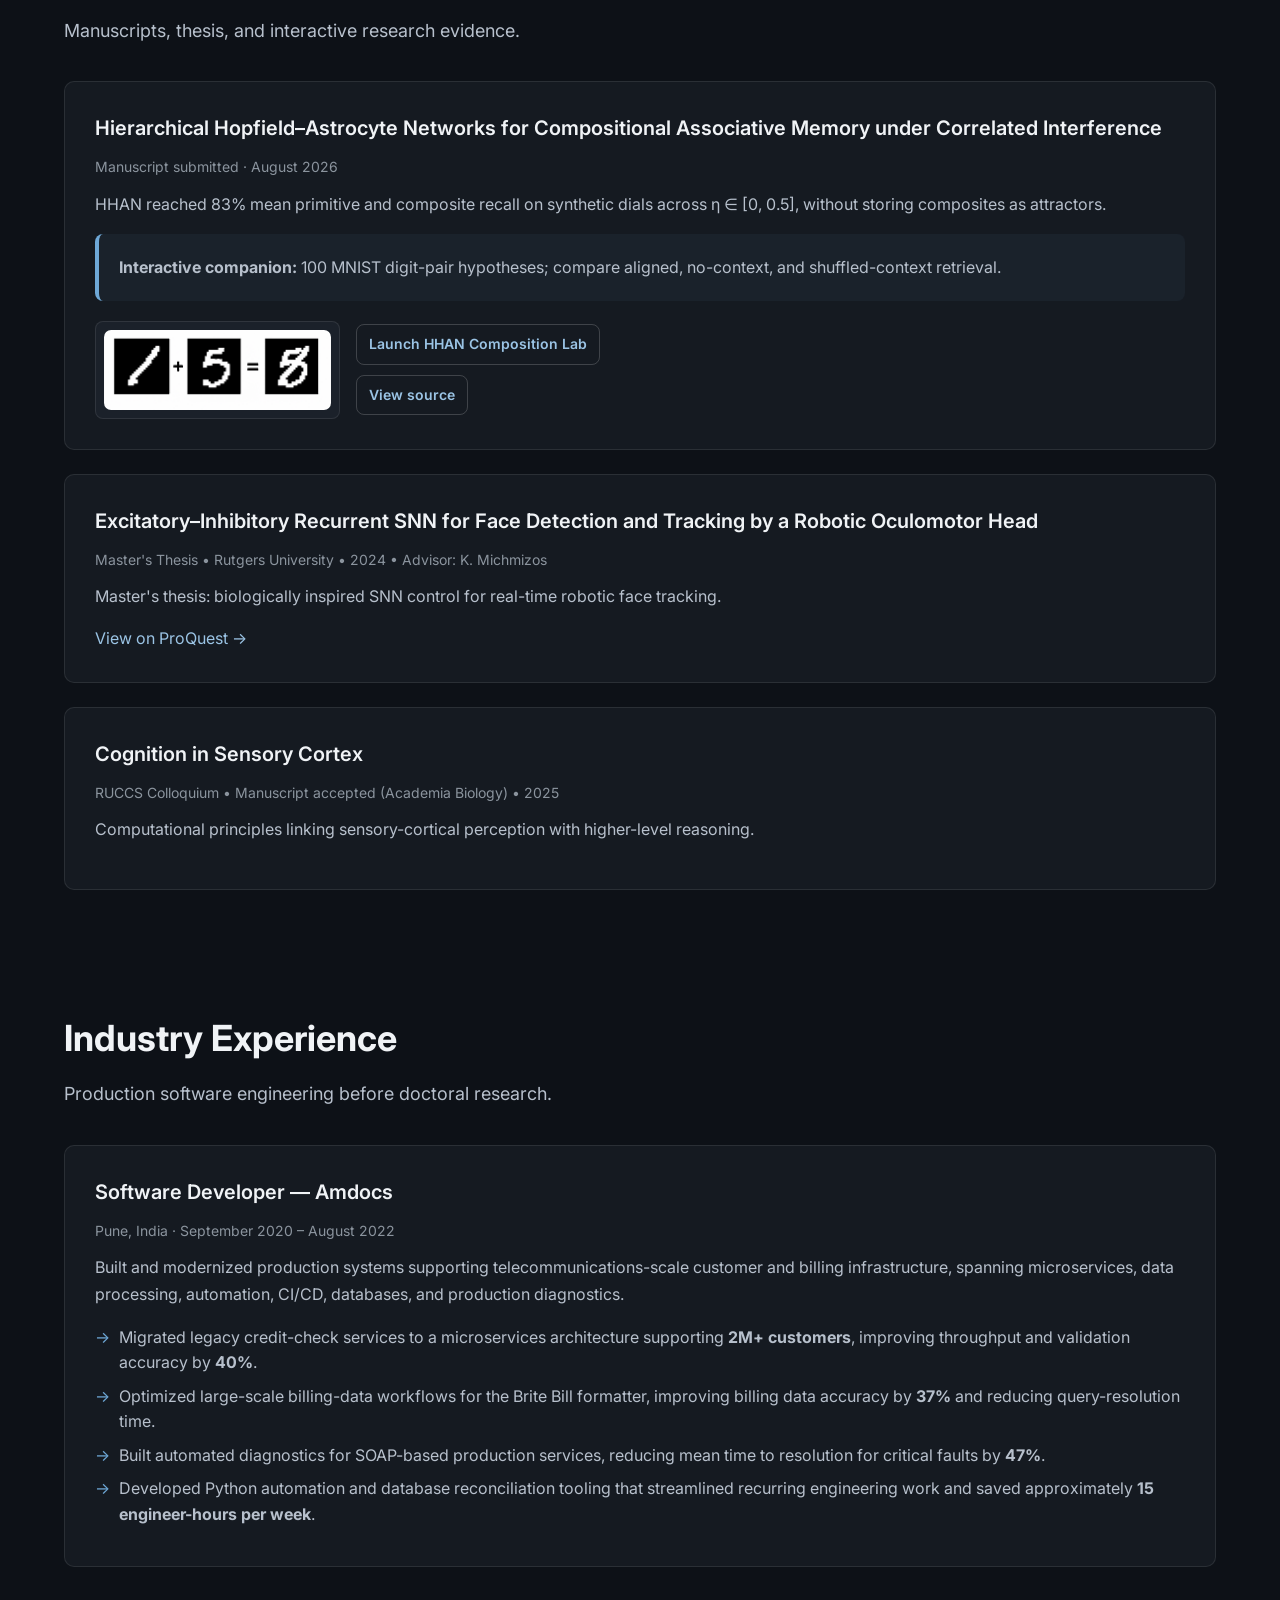
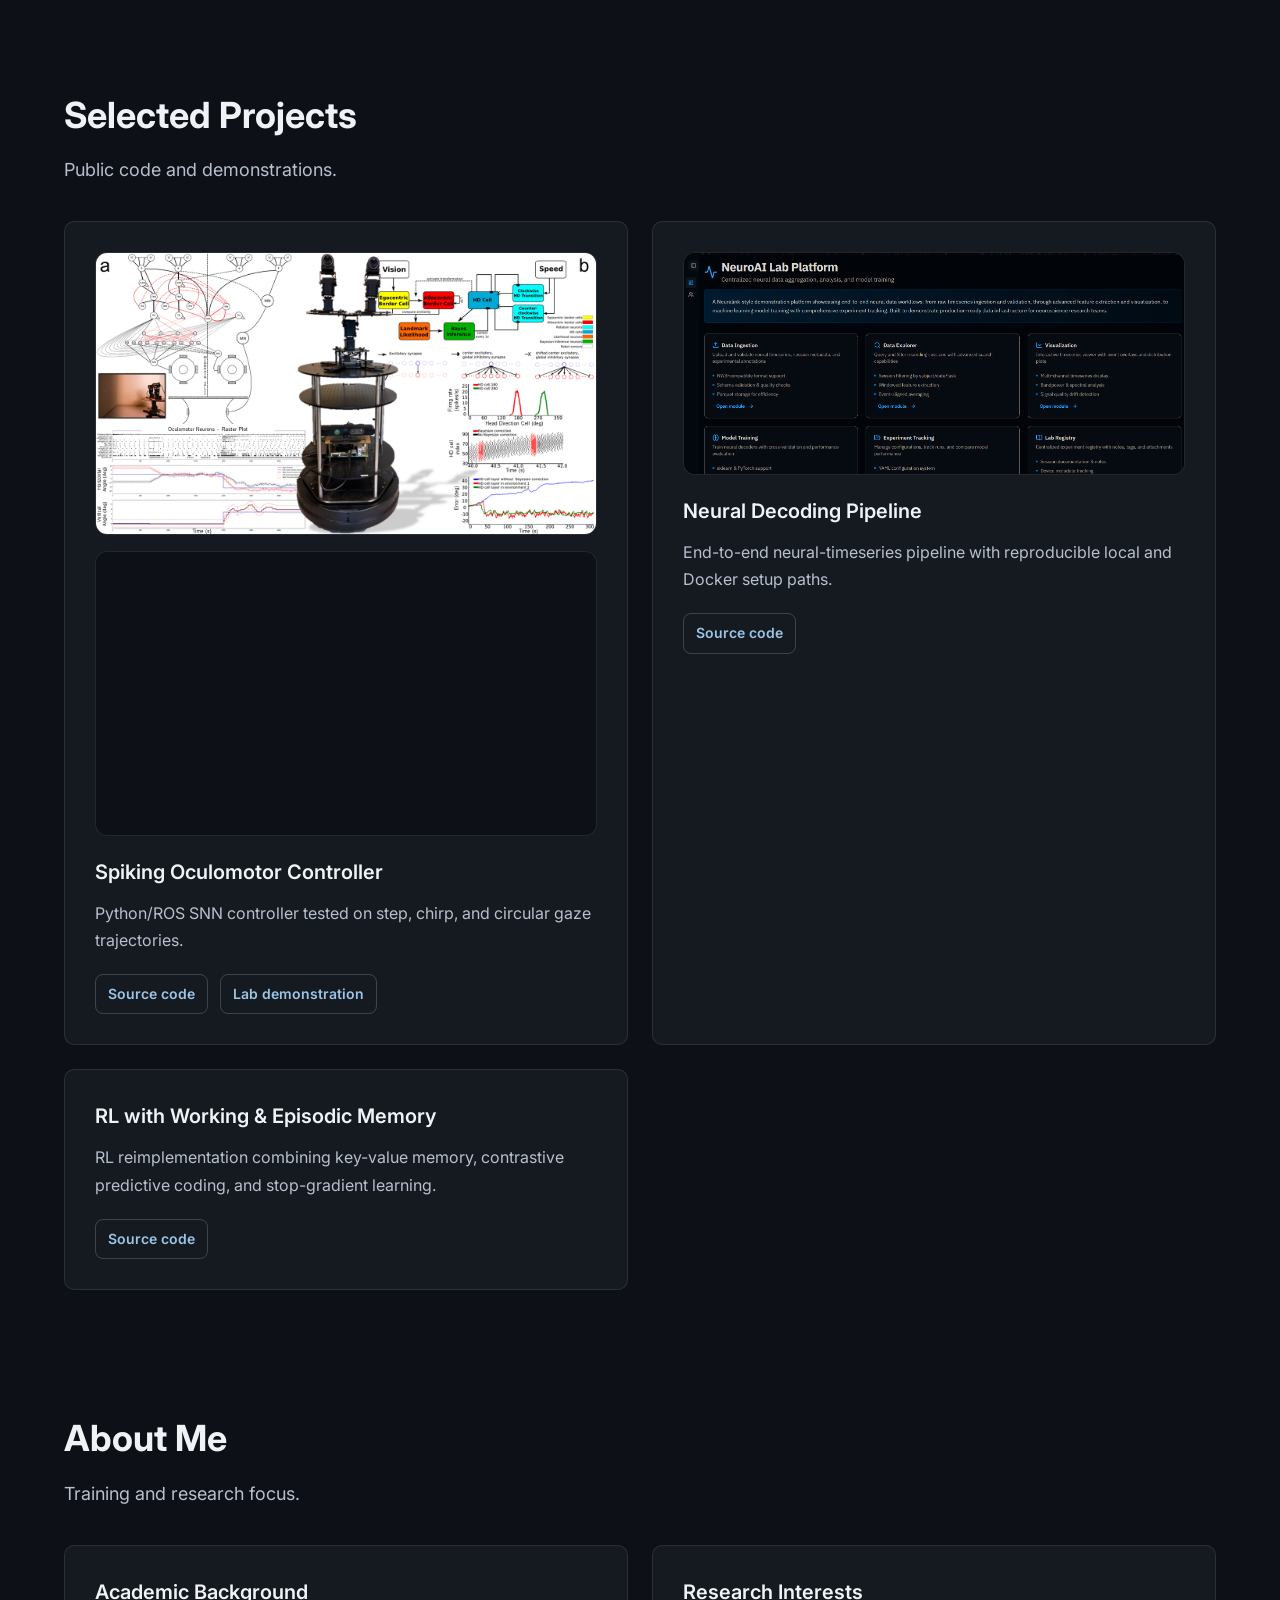
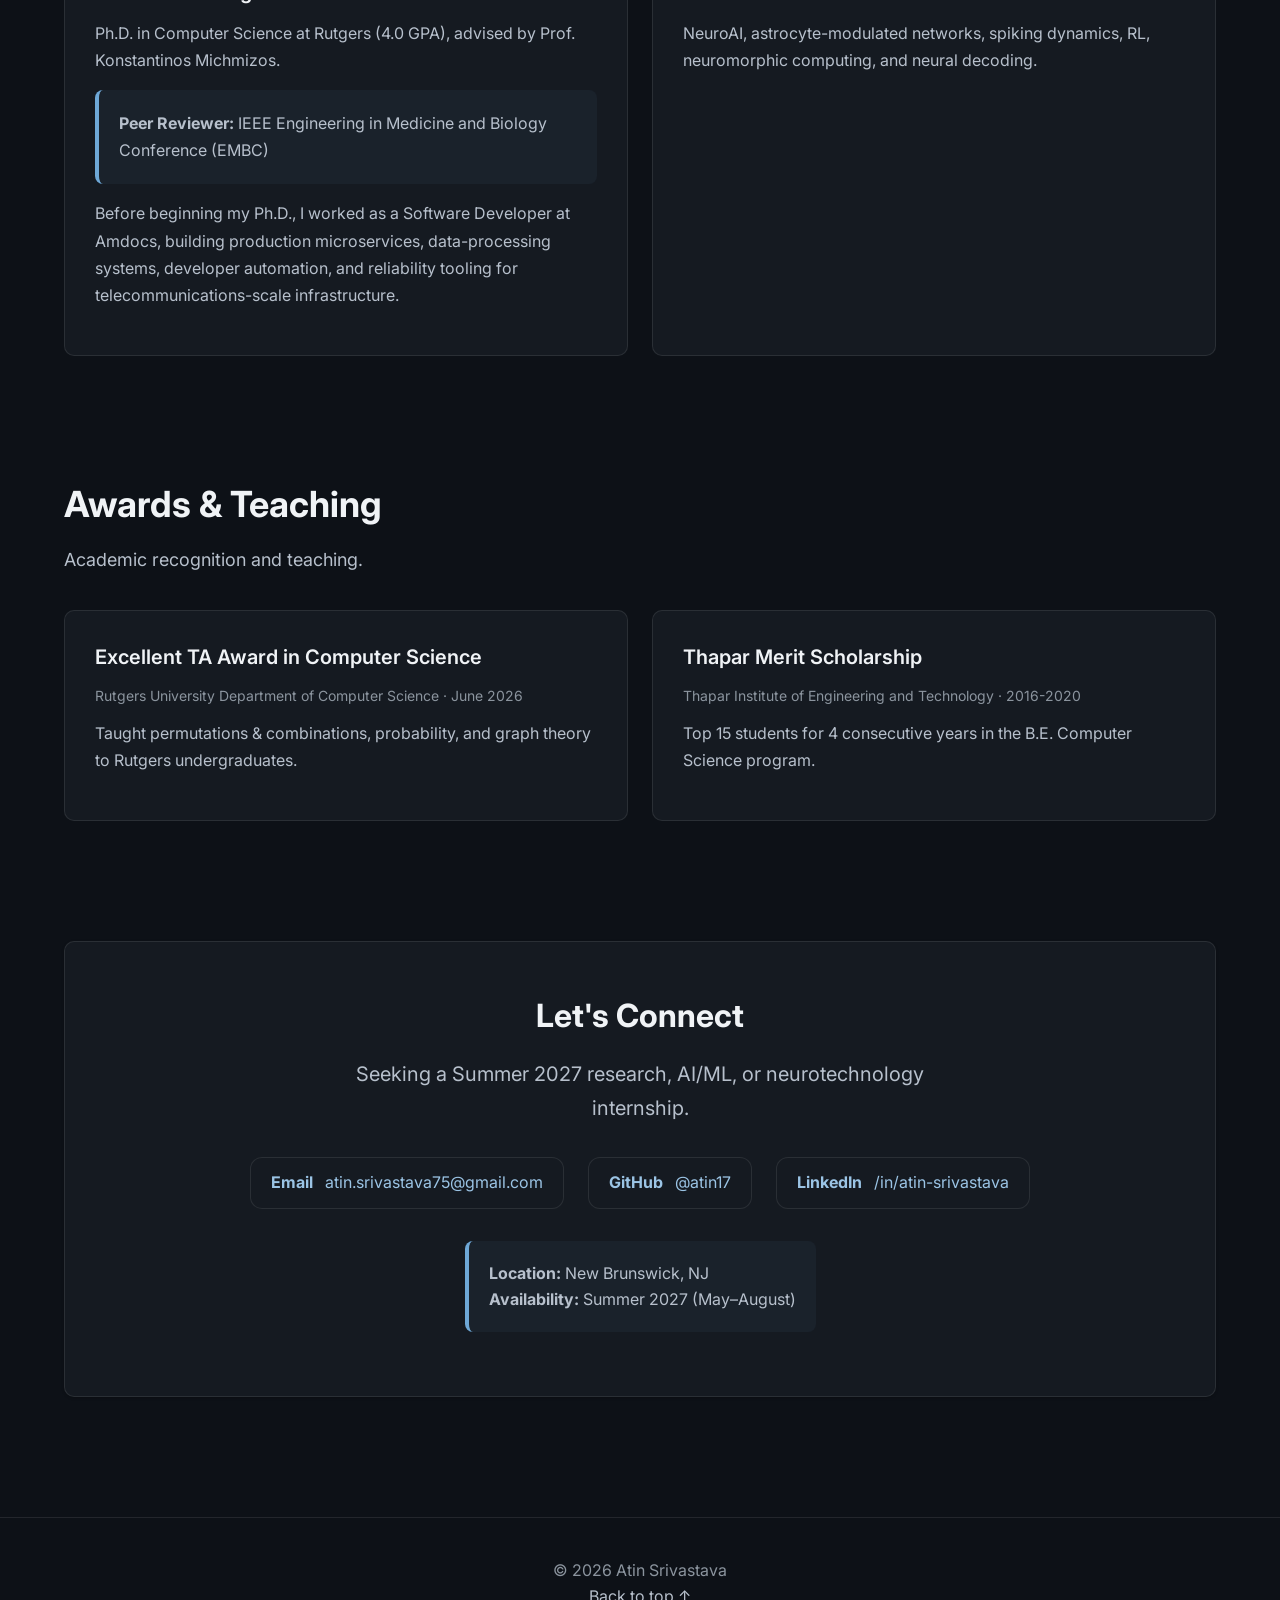
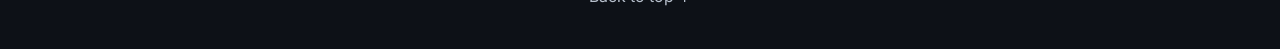
==== commit c49e6693: "Update index.html" ====
--- a/index.html
+++ b/index.html
@@ -695,8 +695,8 @@
         <div class="nav-links">
           <a href="#research">Research</a>
           <a href="#publications">Publications</a>
+          <a href="#experience">Experience</a>
           <a href="#projects">Projects</a>
-          <a href="#experience">Experience</a>
           <a href="#about">About</a>
           <a href="#awards">Awards</a>
           <a href="#contact">Contact</a>
@@ -804,6 +804,24 @@
           <p>Computational principles linking sensory-cortical perception with higher-level reasoning.</p>
         </div>
       </div>
+    </section>
+
+    <section id="experience">
+      <div class="section-header">
+        <h2 class="section-title">Industry Experience</h2>
+        <p class="section-subtitle">Production software engineering before doctoral research.</p>
+      </div>
+      <article class="card">
+        <h3>Software Developer — Amdocs</h3>
+        <div class="meta">Pune, India · September 2020 – August 2022</div>
+        <p>Built and modernized production systems supporting telecommunications-scale customer and billing infrastructure, spanning microservices, data processing, automation, CI/CD, databases, and production diagnostics.</p>
+        <ul>
+          <li>Migrated legacy credit-check services to a microservices architecture supporting <strong>2M+ customers</strong>, improving throughput and validation accuracy by <strong>40%</strong>.</li>
+          <li>Optimized large-scale billing-data workflows for the Brite Bill formatter, improving billing data accuracy by <strong>37%</strong> and reducing query-resolution time.</li>
+          <li>Built automated diagnostics for SOAP-based production services, reducing mean time to resolution for critical faults by <strong>47%</strong>.</li>
+          <li>Developed Python automation and database reconciliation tooling that streamlined recurring engineering work and saved approximately <strong>15 engineer-hours per week</strong>.</li>
+        </ul>
+      </article>
     </section>
 
     <section id="projects">
@@ -857,24 +875,6 @@
 
     </section>
 
-    <section id="experience">
-      <div class="section-header">
-        <h2 class="section-title">Industry Experience</h2>
-        <p class="section-subtitle">Production software engineering before doctoral research.</p>
-      </div>
-      <article class="card">
-        <h3>Software Developer — Amdocs</h3>
-        <div class="meta">Pune, India · September 2020 – August 2022</div>
-        <p>Built and modernized production systems supporting telecommunications-scale customer and billing infrastructure, spanning microservices, data processing, automation, CI/CD, databases, and production diagnostics.</p>
-        <ul>
-          <li>Migrated legacy credit-check services to a microservices architecture supporting <strong>2M+ customers</strong>, improving throughput and validation accuracy by <strong>40%</strong>.</li>
-          <li>Optimized large-scale billing-data workflows for the Brite Bill formatter, improving billing data accuracy by <strong>37%</strong> and reducing query-resolution time.</li>
-          <li>Built automated diagnostics for SOAP-based production services, reducing mean time to resolution for critical faults by <strong>47%</strong>.</li>
-          <li>Developed Python automation and database reconciliation tooling that streamlined recurring engineering work and saved approximately <strong>15 engineer-hours per week</strong>.</li>
-        </ul>
-      </article>
-    </section>
-
     <section id="about">
       <div class="section-header">
         <h2 class="section-title">About Me</h2>
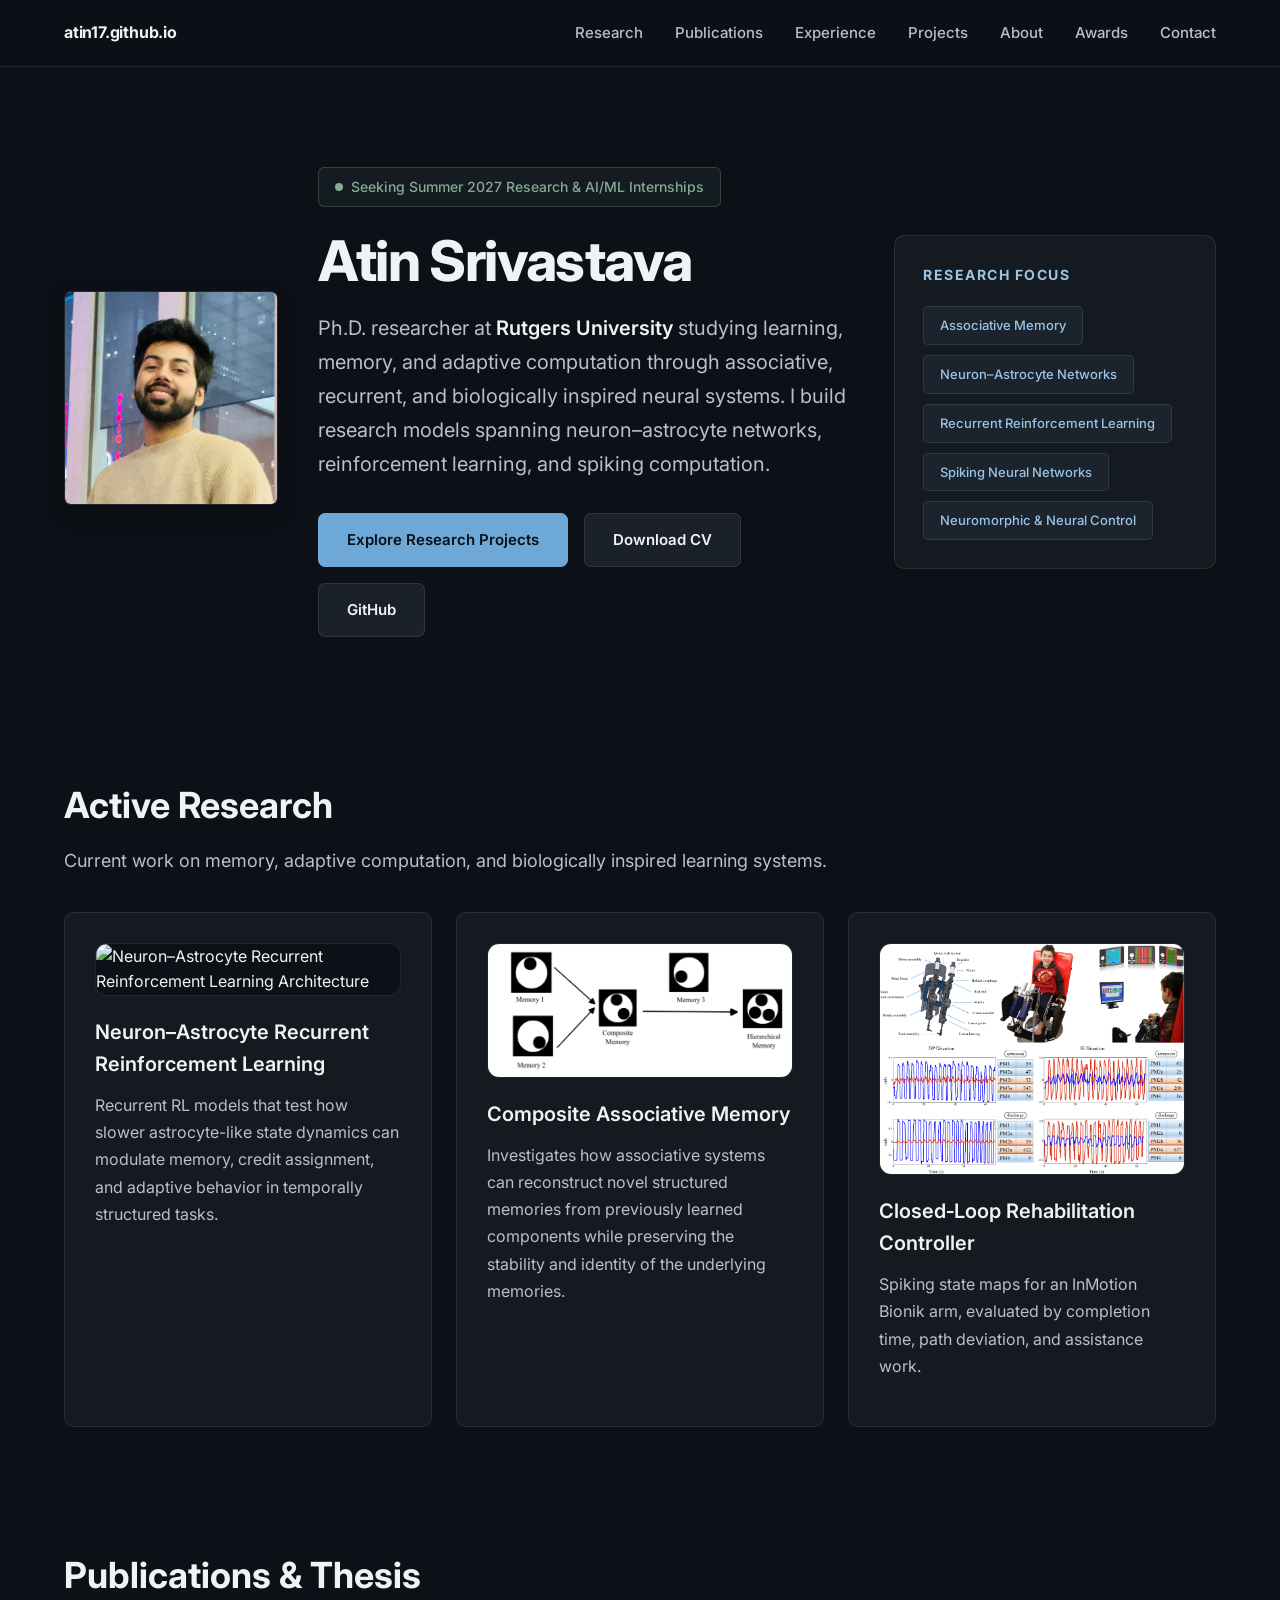
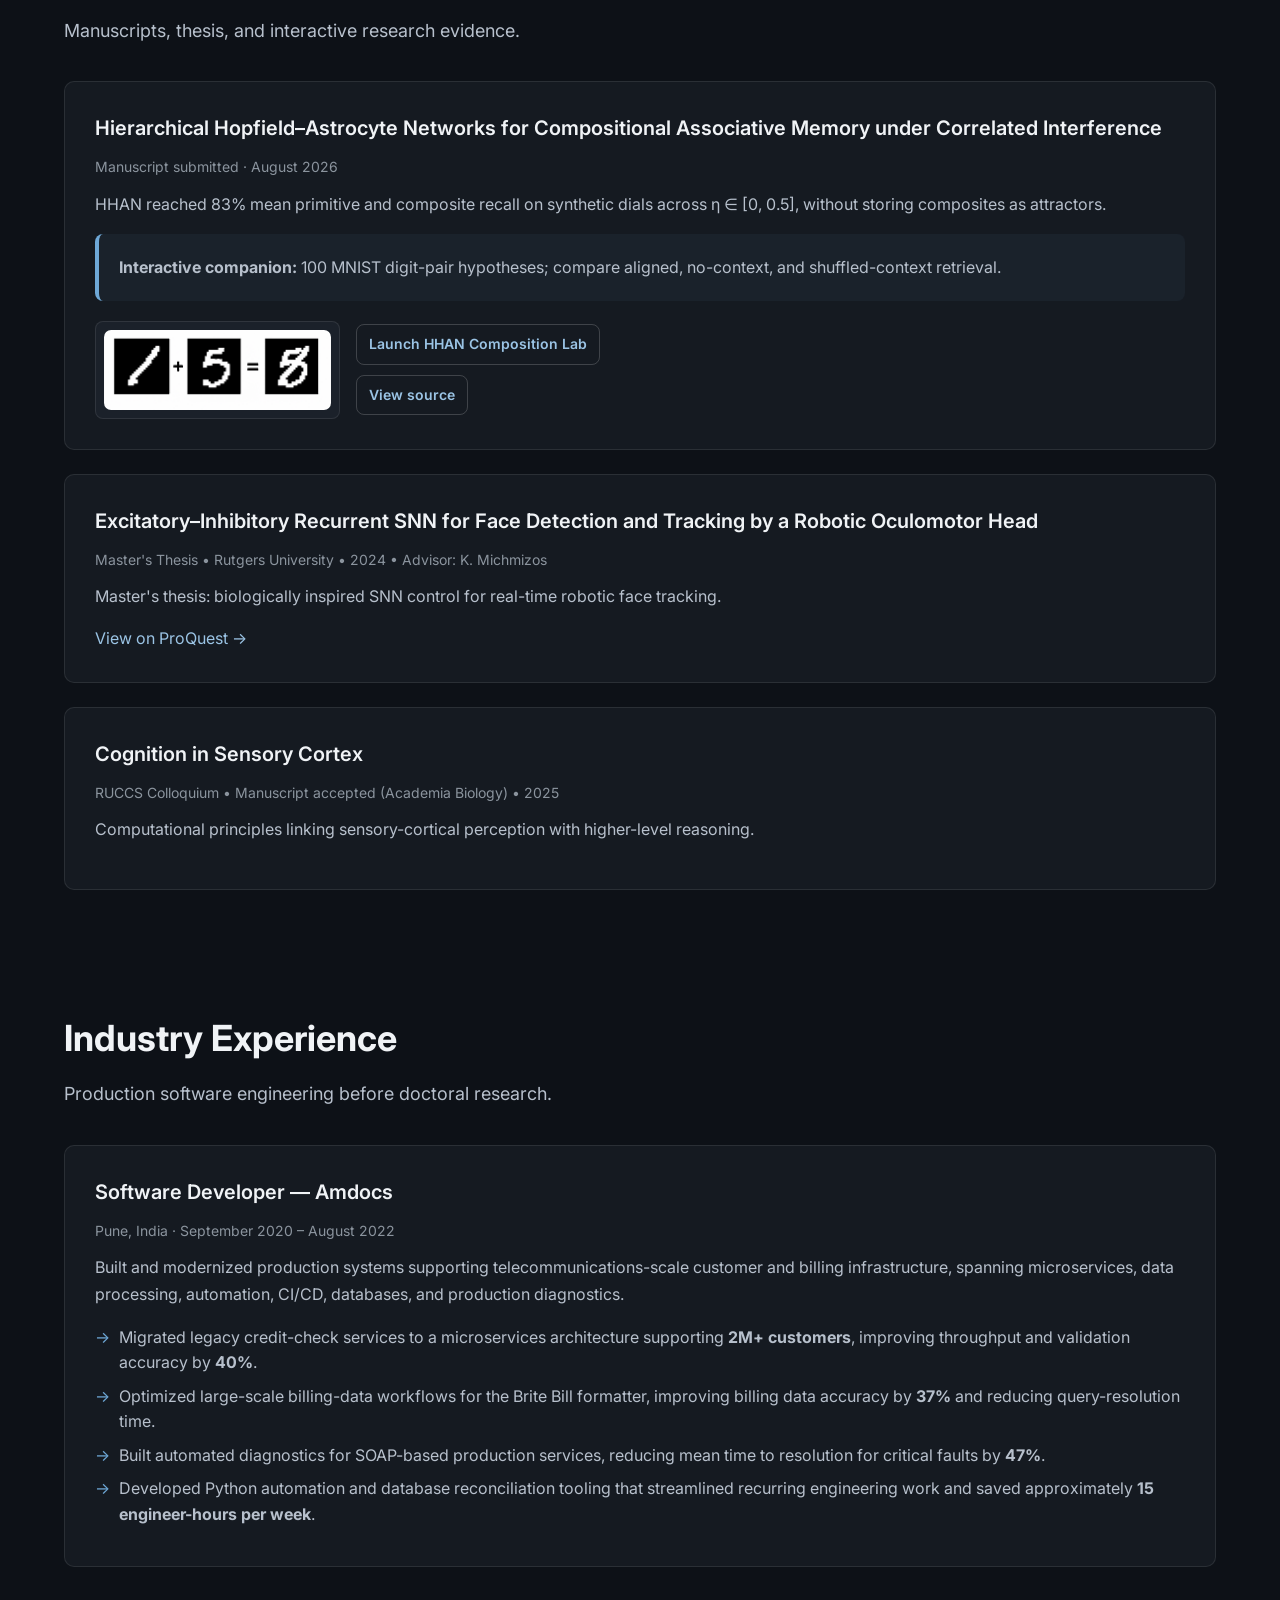
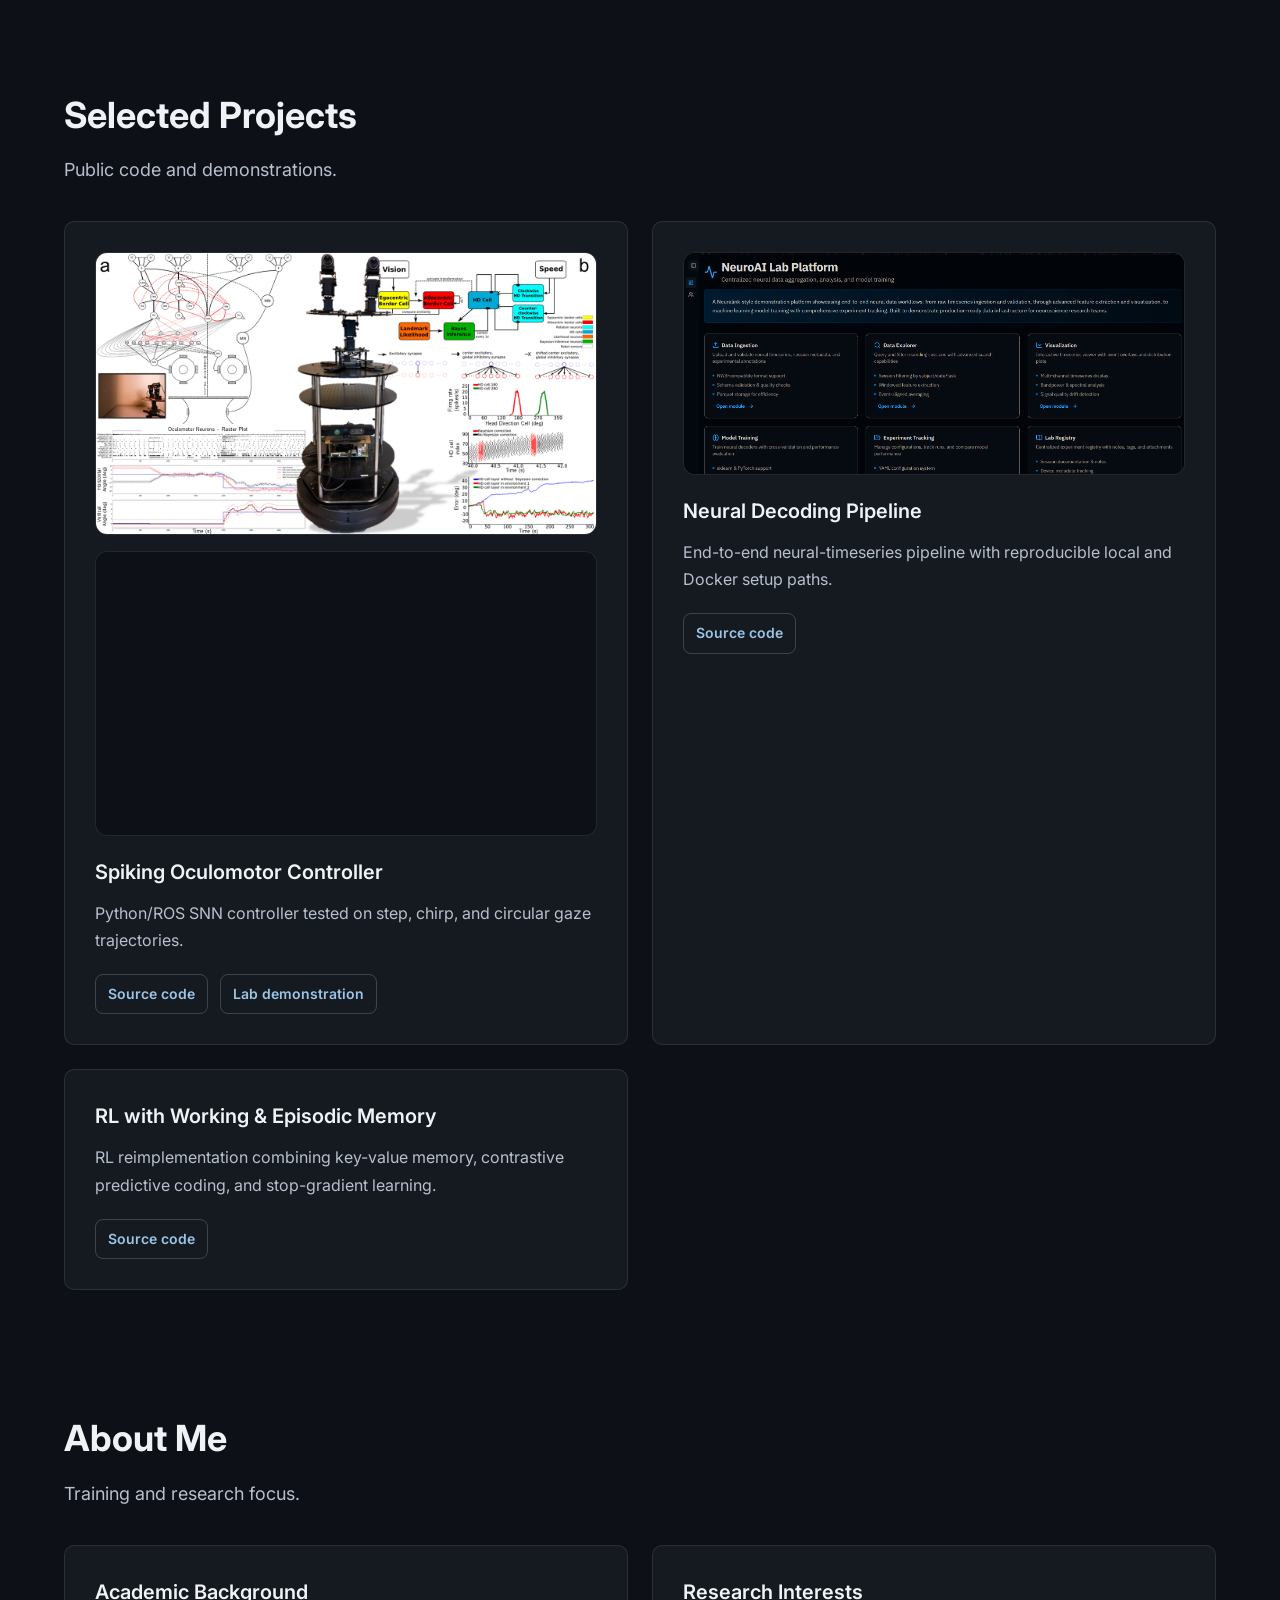
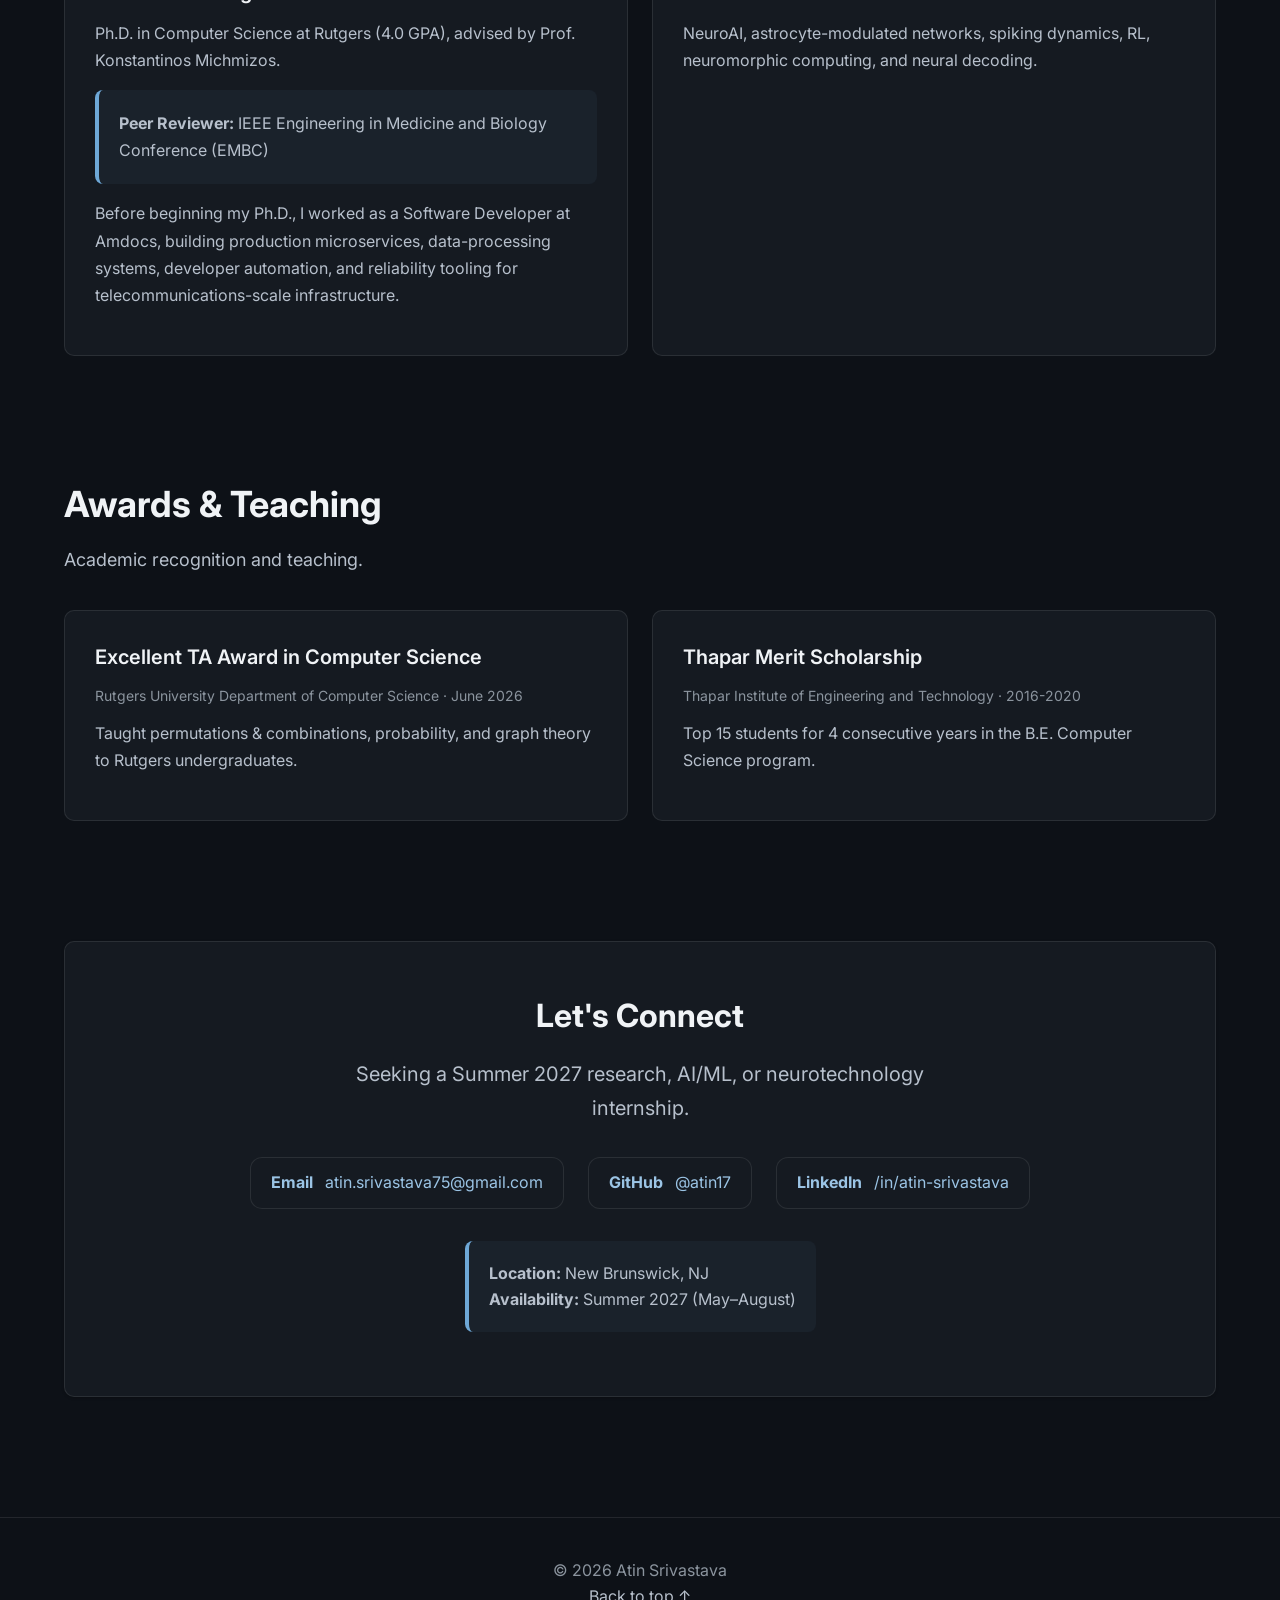
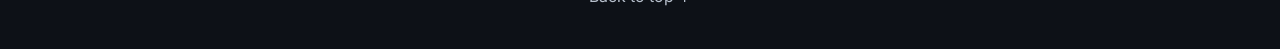
==== commit c0a53ec8: "Show composite memory figure on research card" ====
--- a/index.html
+++ b/index.html
@@ -751,6 +751,9 @@
         </article>
 
         <article class="card">
+          <div class="research-image-container">
+            <img src="composite-associative-memory.svg" alt="Composite associative memory schematic showing components combined into composite and hierarchical memories" class="research-image" loading="lazy">
+          </div>
           <h3>Composite Associative Memory</h3>
           <p>Investigates how associative systems can reconstruct novel structured memories from previously learned components while preserving the stability and identity of the underlying memories.</p>
         </article>
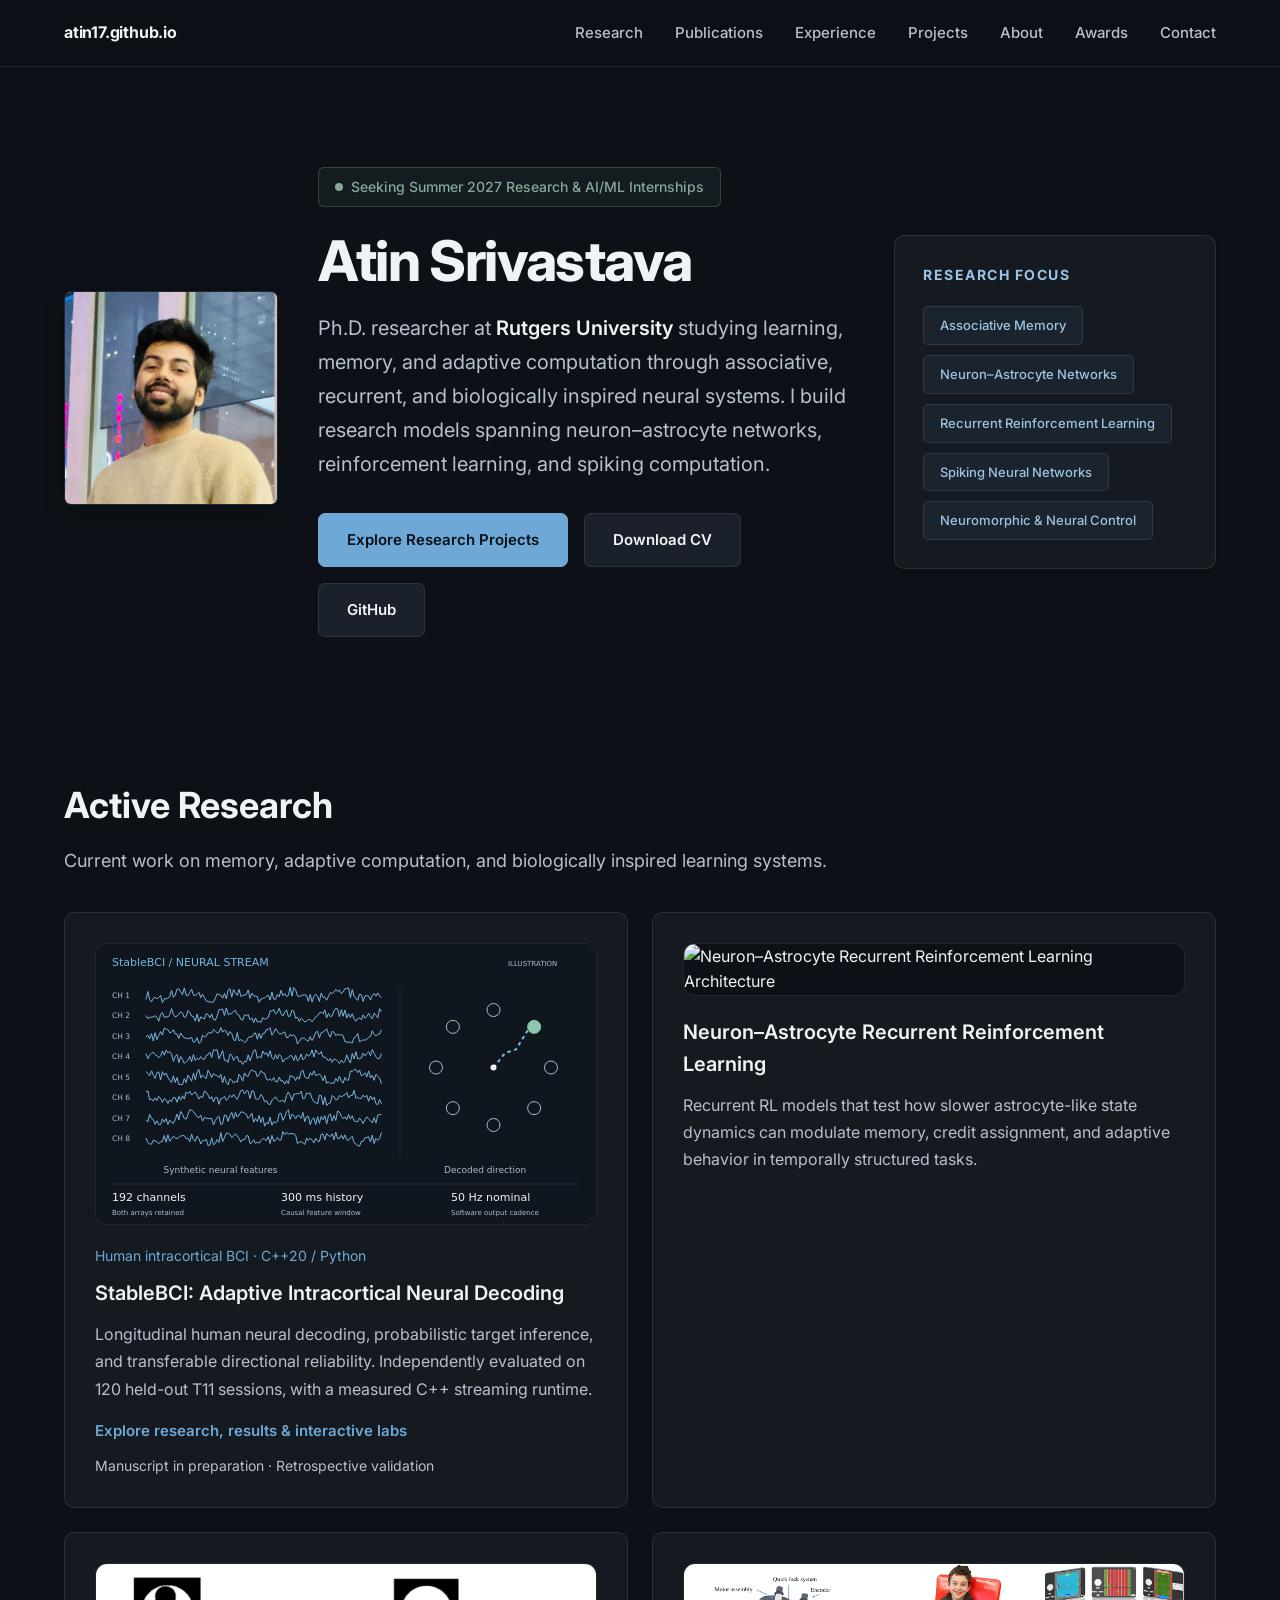
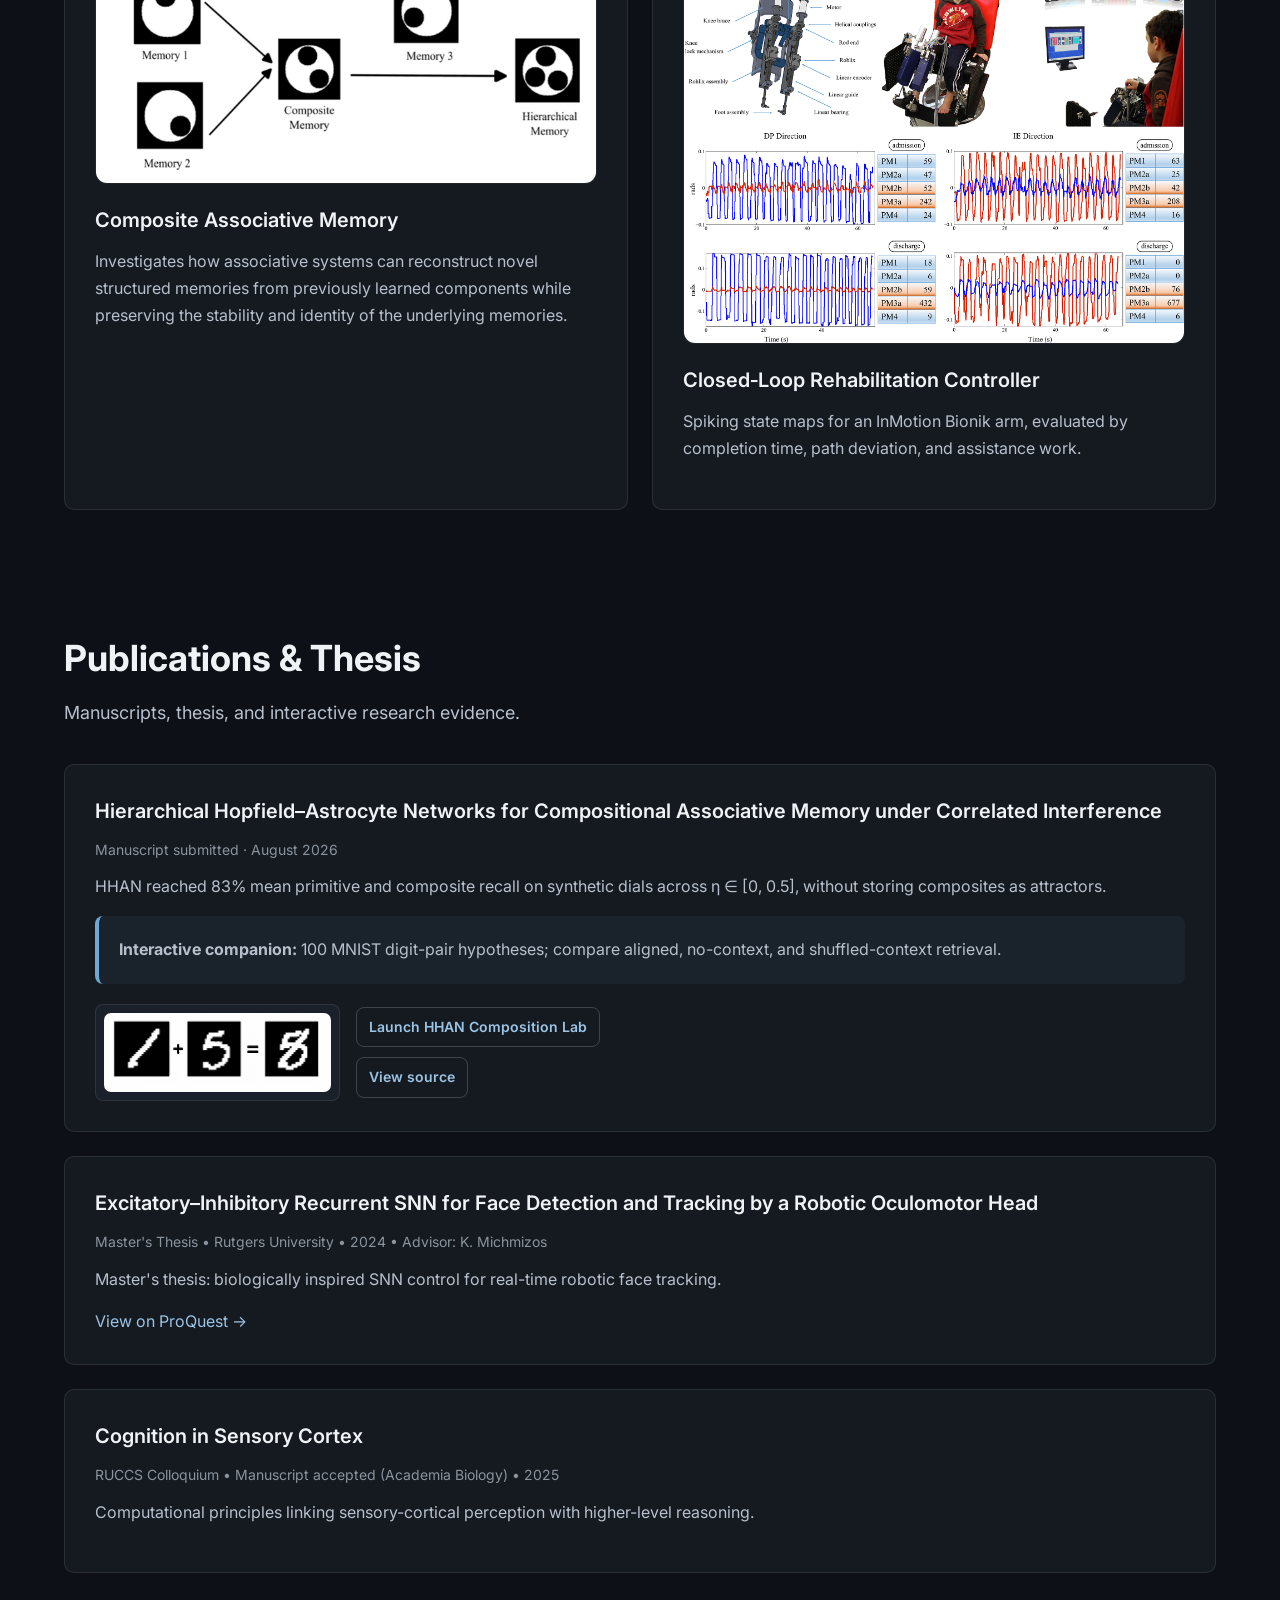
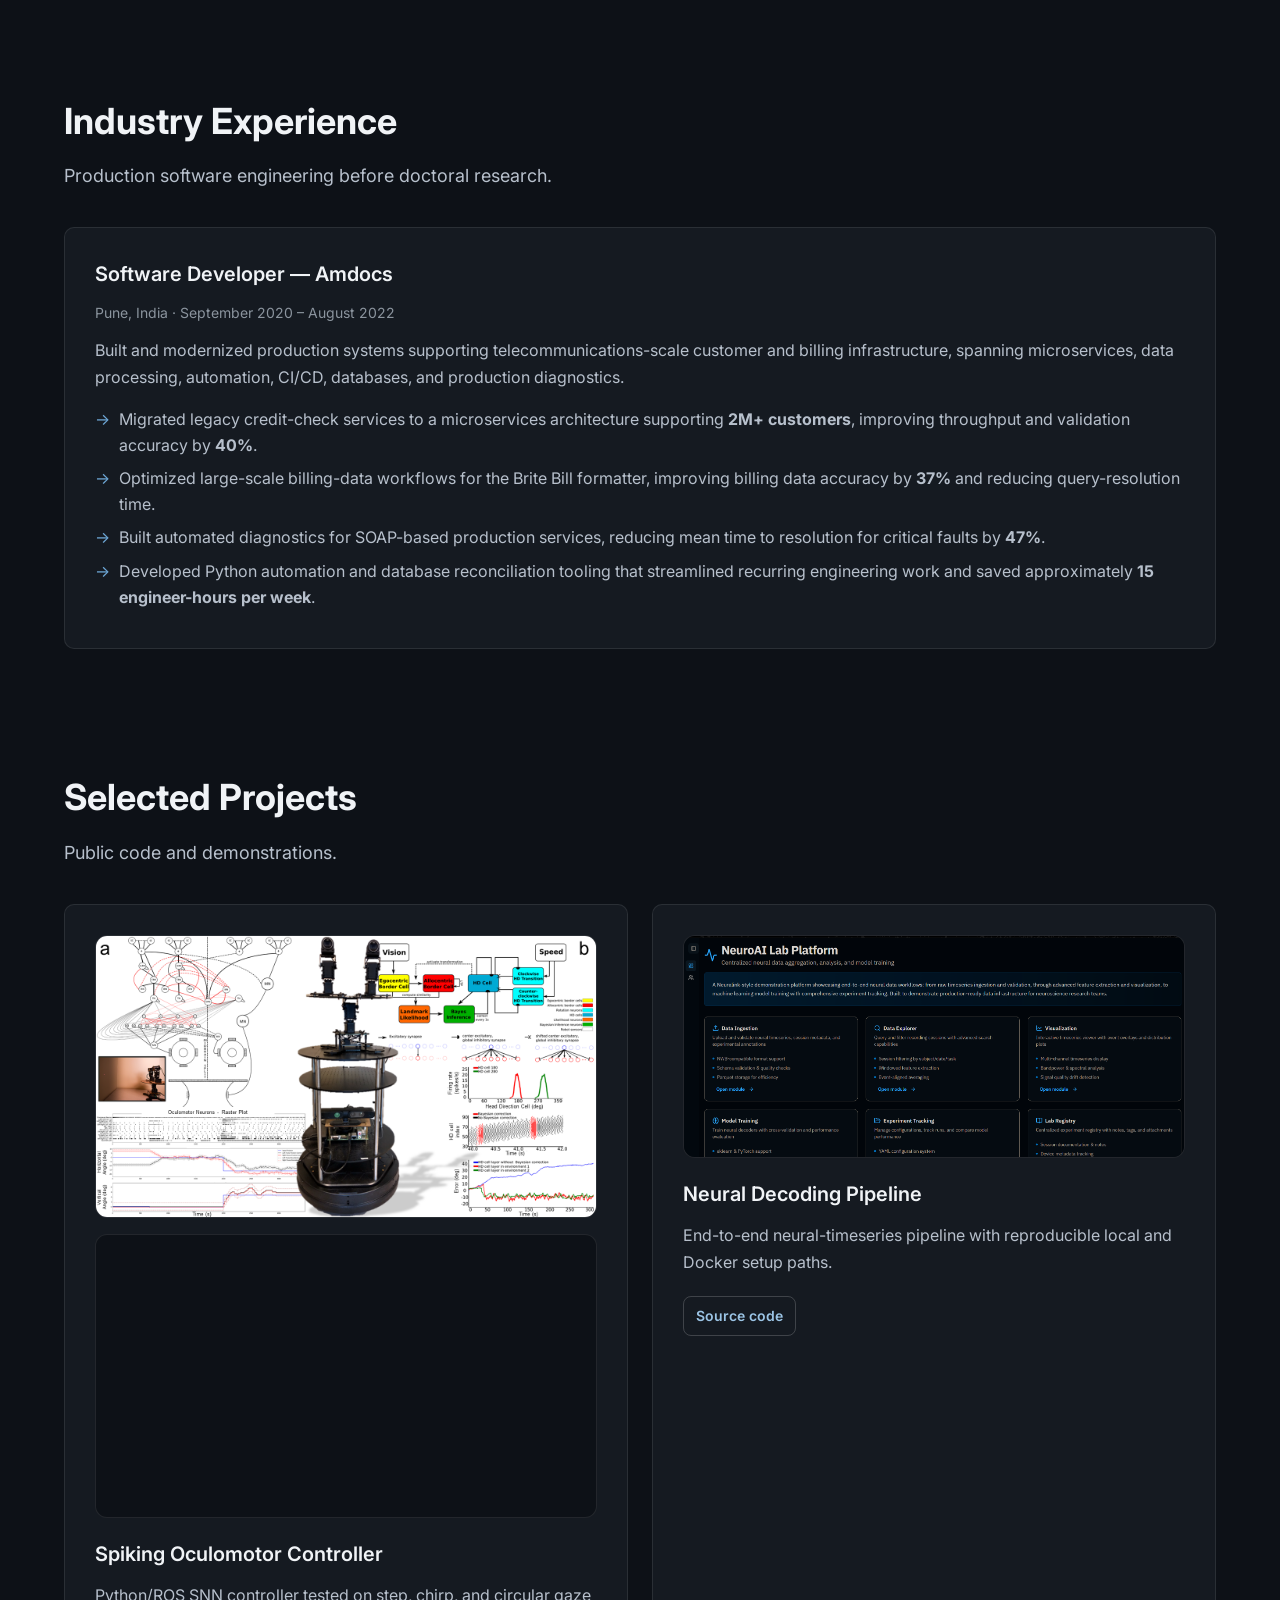
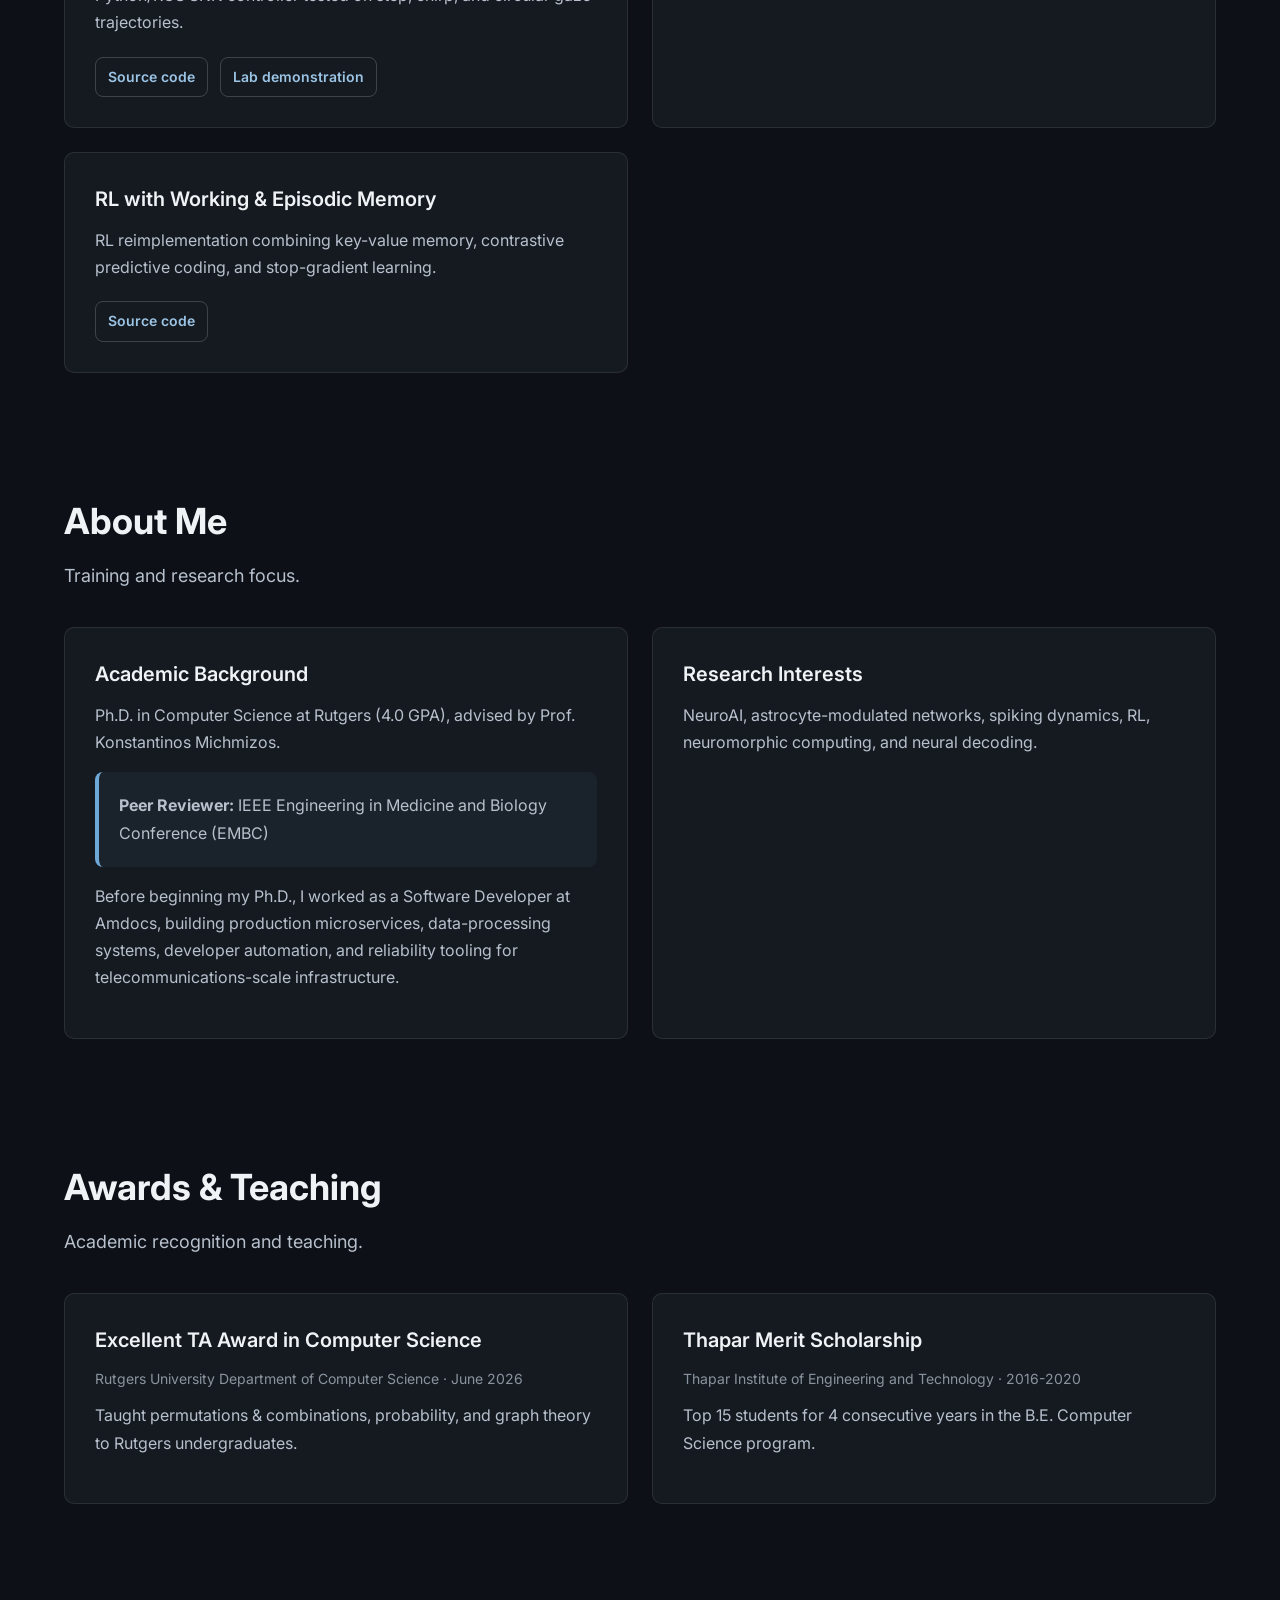
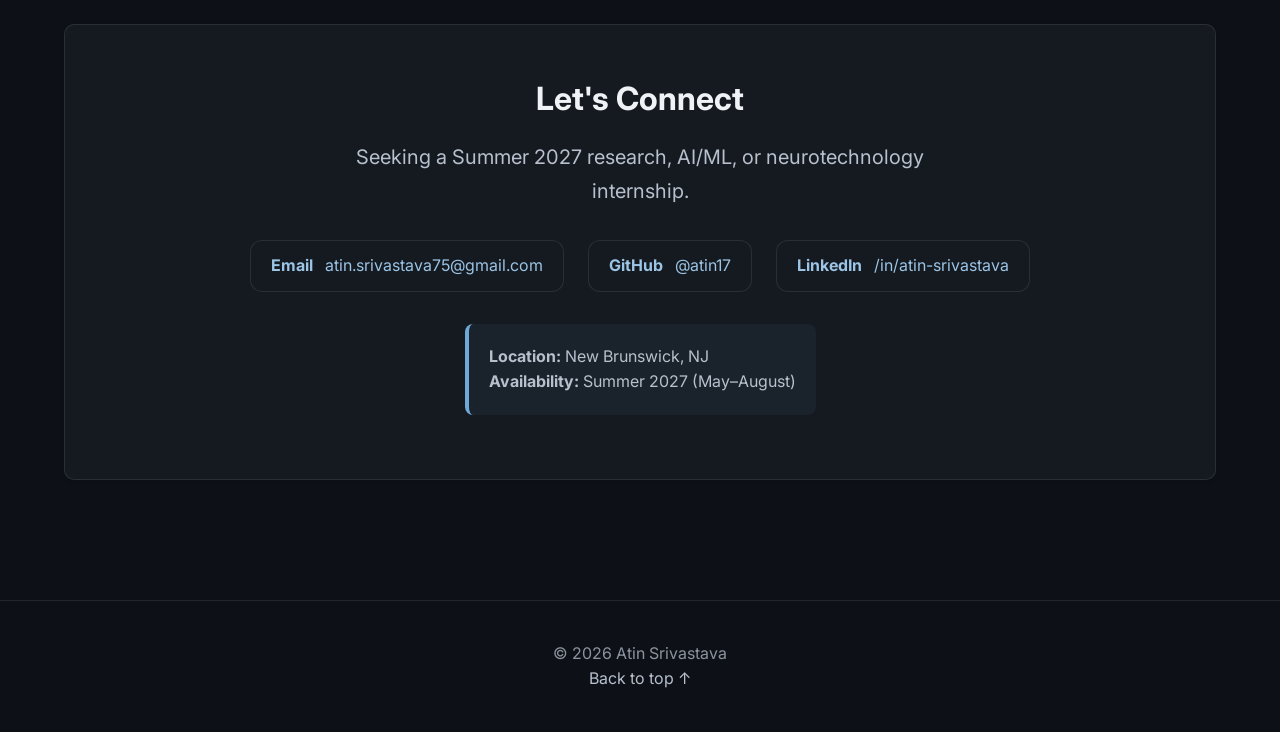
==== commit 37907d0c: "Add StableBCI research showcase and interactive educational labs Add a linked research card, measure" ====
--- a/index.html
+++ b/index.html
@@ -382,6 +382,13 @@
       color: var(--brand);
     }
 
+    .stablebci-card { display: block; text-decoration: none; color: var(--text); }
+    .stablebci-card:focus-visible { outline: 3px solid var(--brand); outline-offset: 5px; }
+    .stablebci-card:hover { border-color: var(--brand); }
+    .stablebci-meta { font-size: 14px; color: var(--brand); margin-bottom: 10px; }
+    .stablebci-open { display: block; font-size: 15px; color: var(--brand); font-weight: 600; }
+    .stablebci-status { display: block; margin-top: 12px; font-size: 14px; color: var(--text-secondary); }
+
     .research-image-container {
       width: 100%;
       margin-bottom: 20px;
@@ -741,7 +748,17 @@
         <h2 class="section-title">Active Research</h2>
         <p class="section-subtitle">Current work on memory, adaptive computation, and biologically inspired learning systems.</p>
       </div>
-      <div class="grid grid-3">
+      <div class="grid grid-2">
+        <a class="card stablebci-card" href="./stablebci.html" aria-label="Explore StableBCI: Adaptive Intracortical Neural Decoding">
+          <div class="research-image-container">
+            <img src="assets/stablebci/overview.svg" alt="StableBCI illustration: synthetic neural streams and decoded target direction" class="research-image" loading="lazy" width="1000" height="560">
+          </div>
+          <div class="stablebci-meta">Human intracortical BCI · C++20 / Python</div>
+          <h3>StableBCI: Adaptive Intracortical Neural Decoding</h3>
+          <p>Longitudinal human neural decoding, probabilistic target inference, and transferable directional reliability. Independently evaluated on 120 held-out T11 sessions, with a measured C++ streaming runtime.</p>
+          <span class="stablebci-open">Explore research, results &amp; interactive labs</span>
+          <span class="stablebci-status">Manuscript in preparation · Retrospective validation</span>
+        </a>
         <article class="card">
           <div class="research-image-container">
             <img src="astrocyte_research.png" alt="Neuron–Astrocyte Recurrent Reinforcement Learning Architecture" class="research-image" loading="lazy">
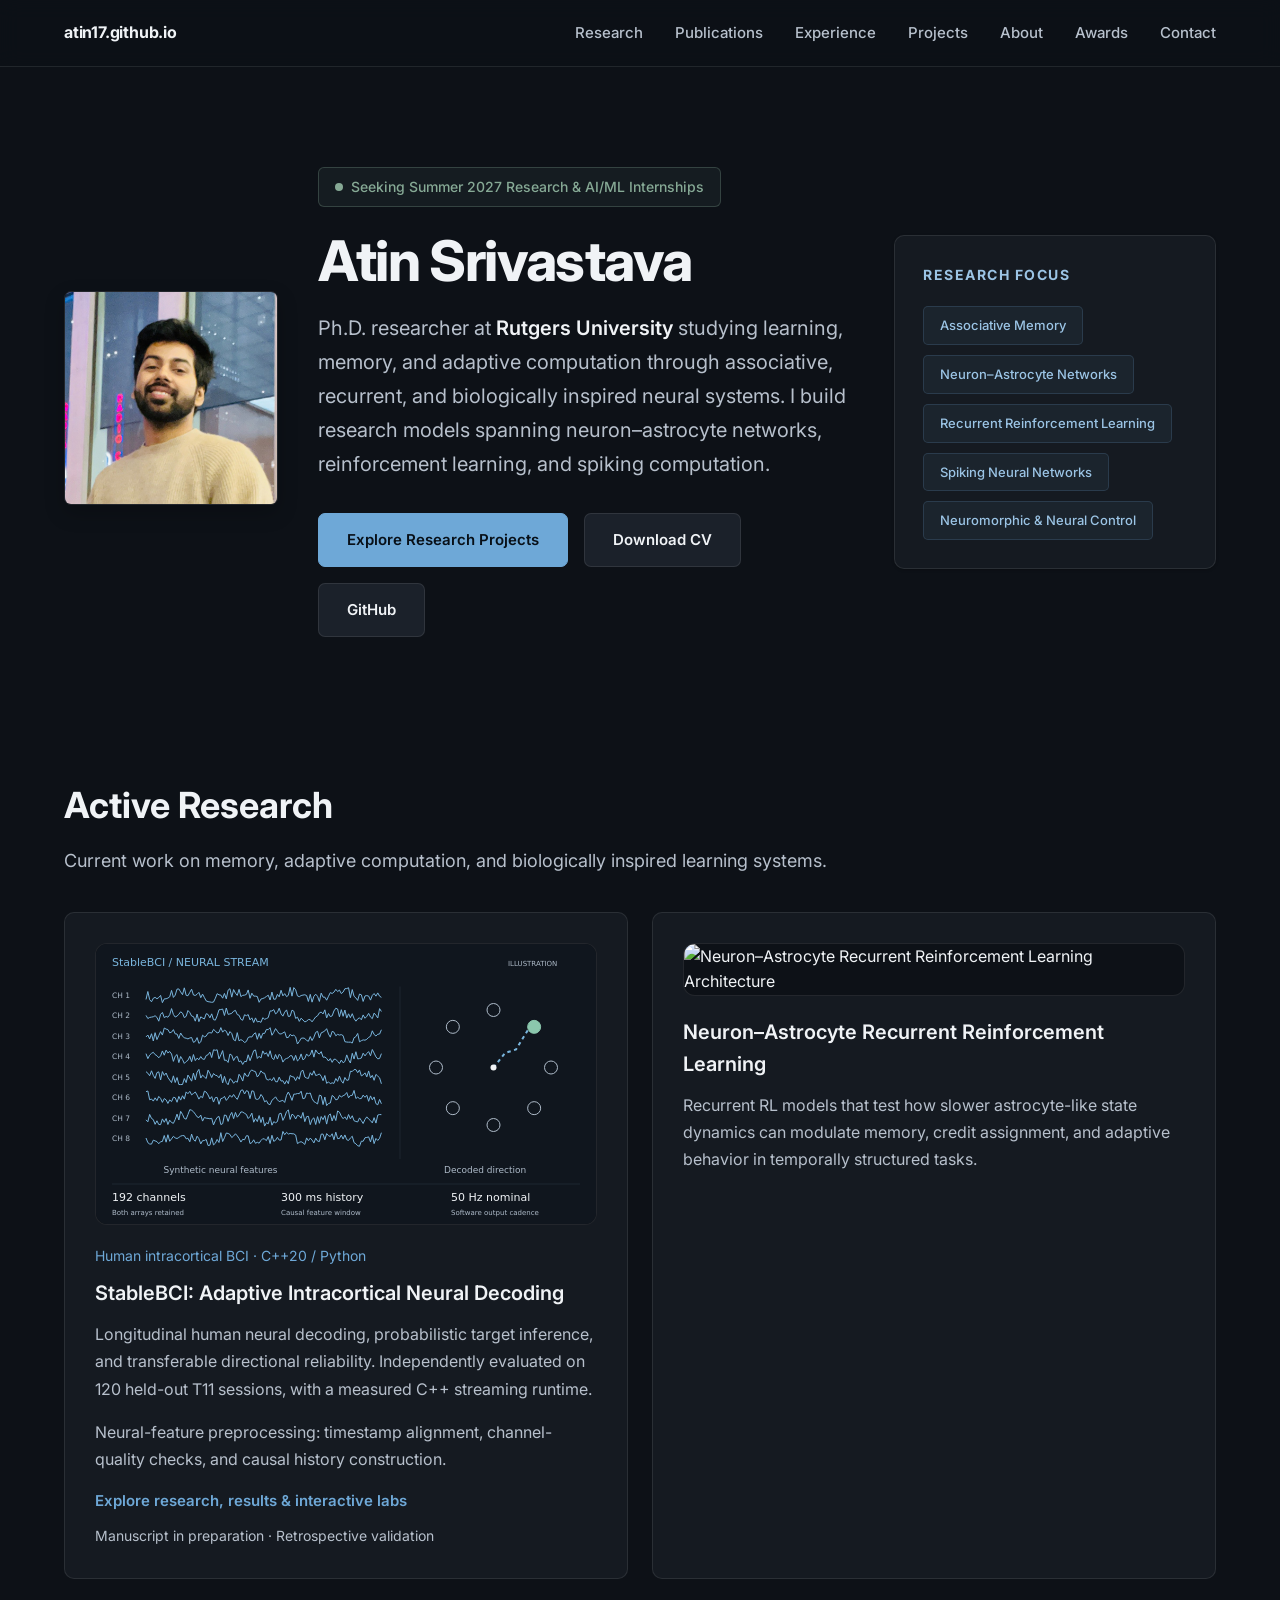
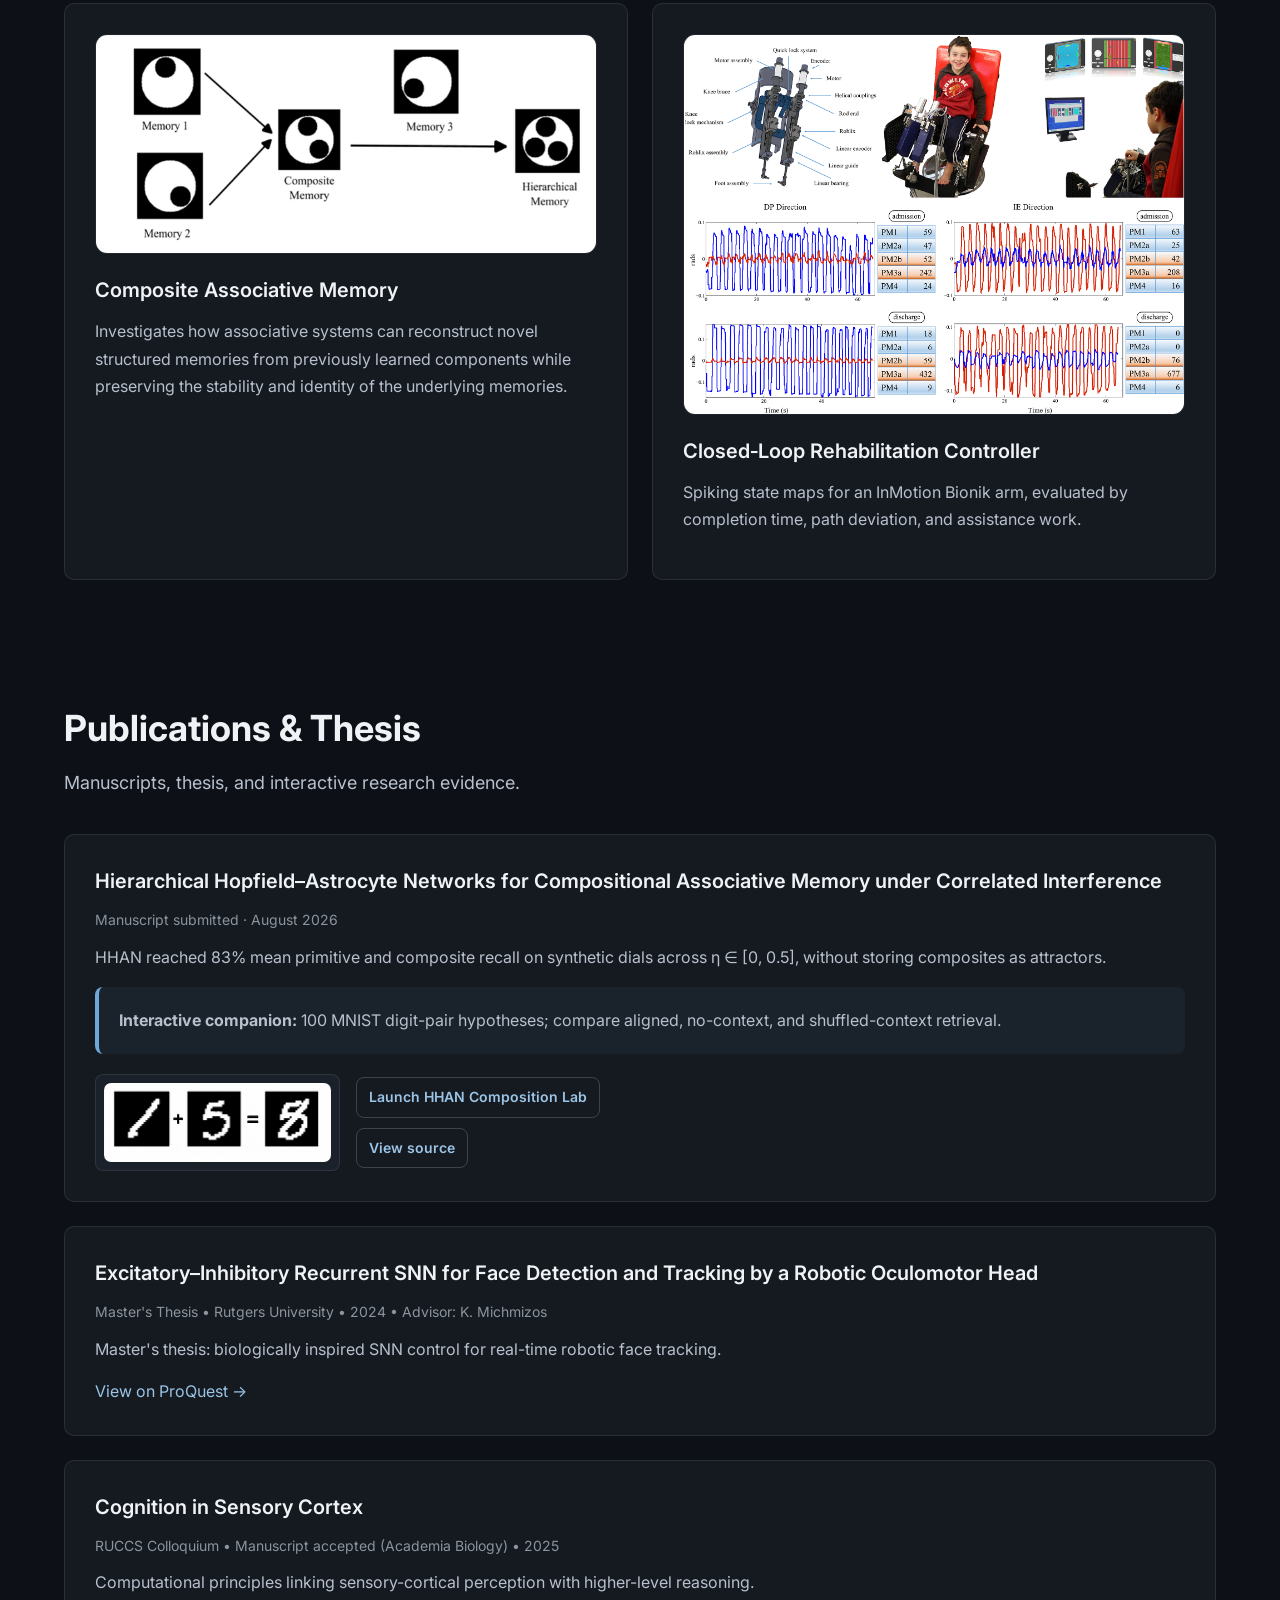
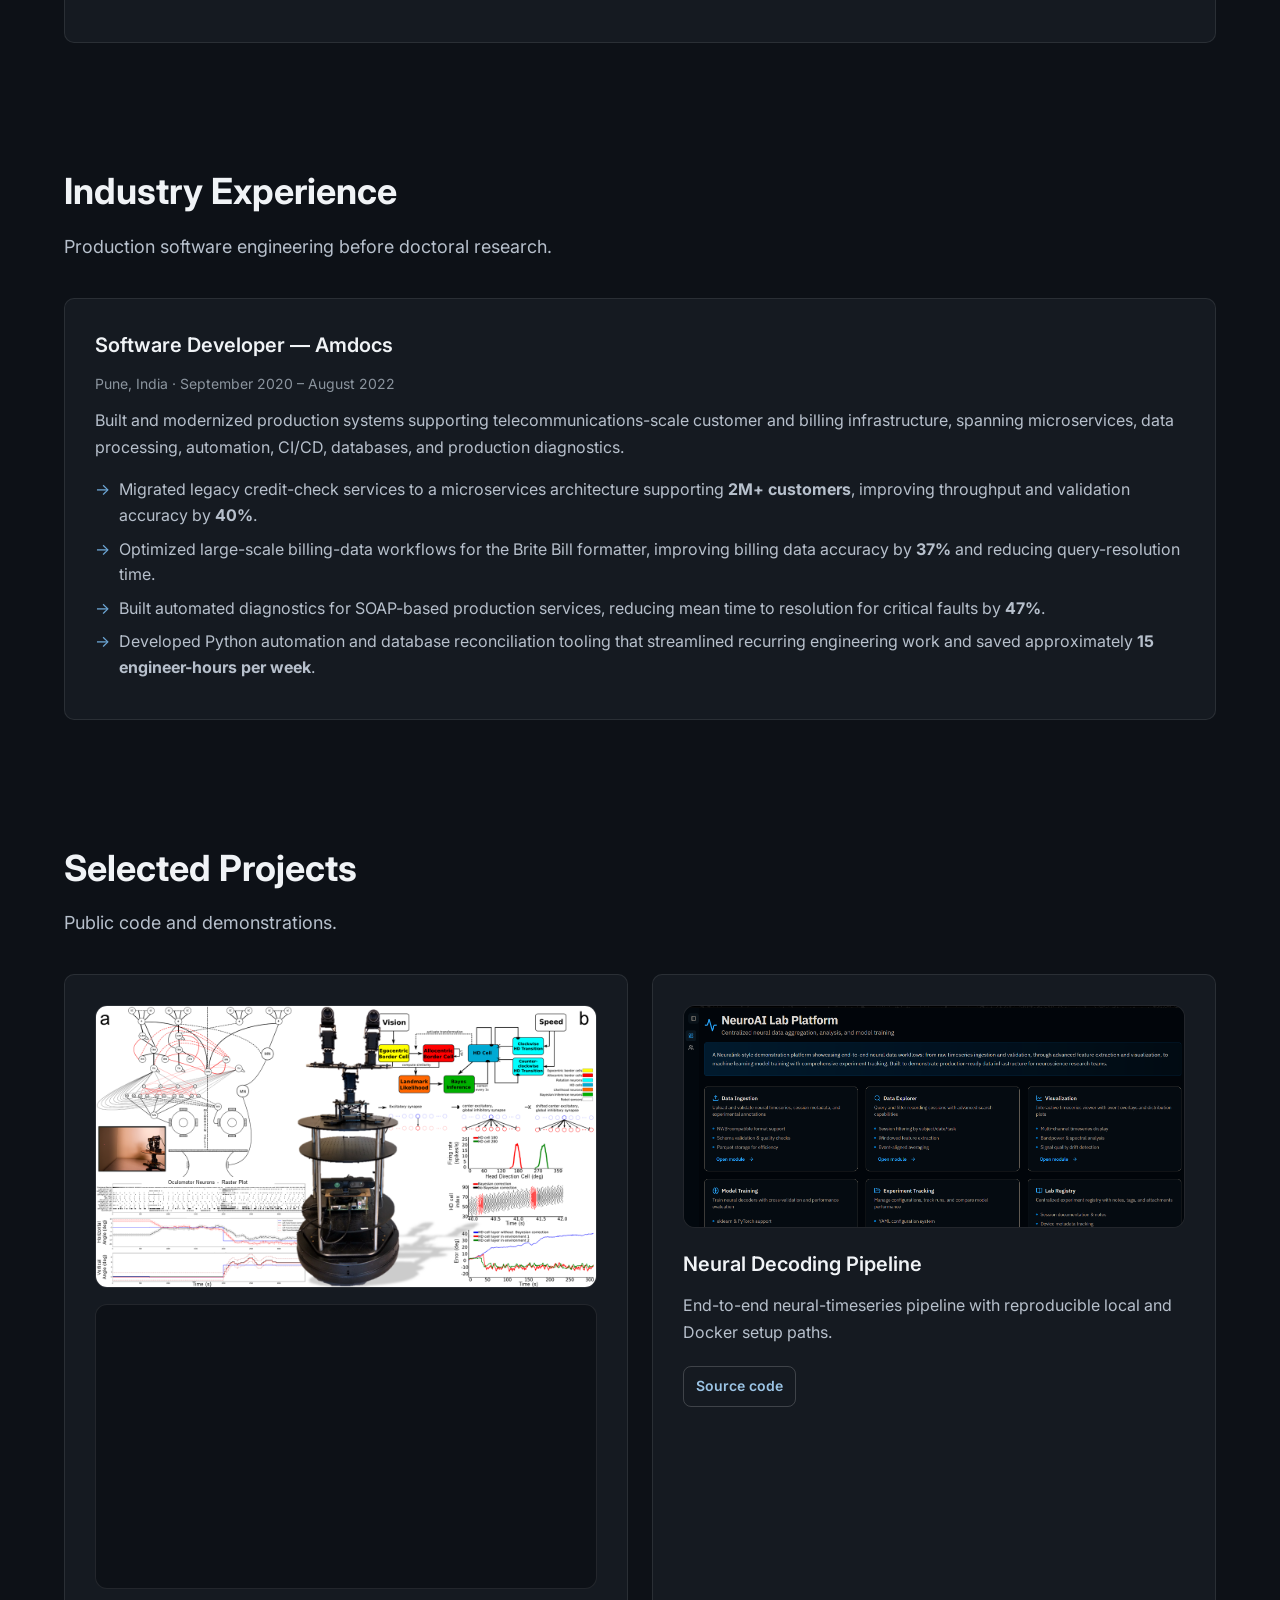
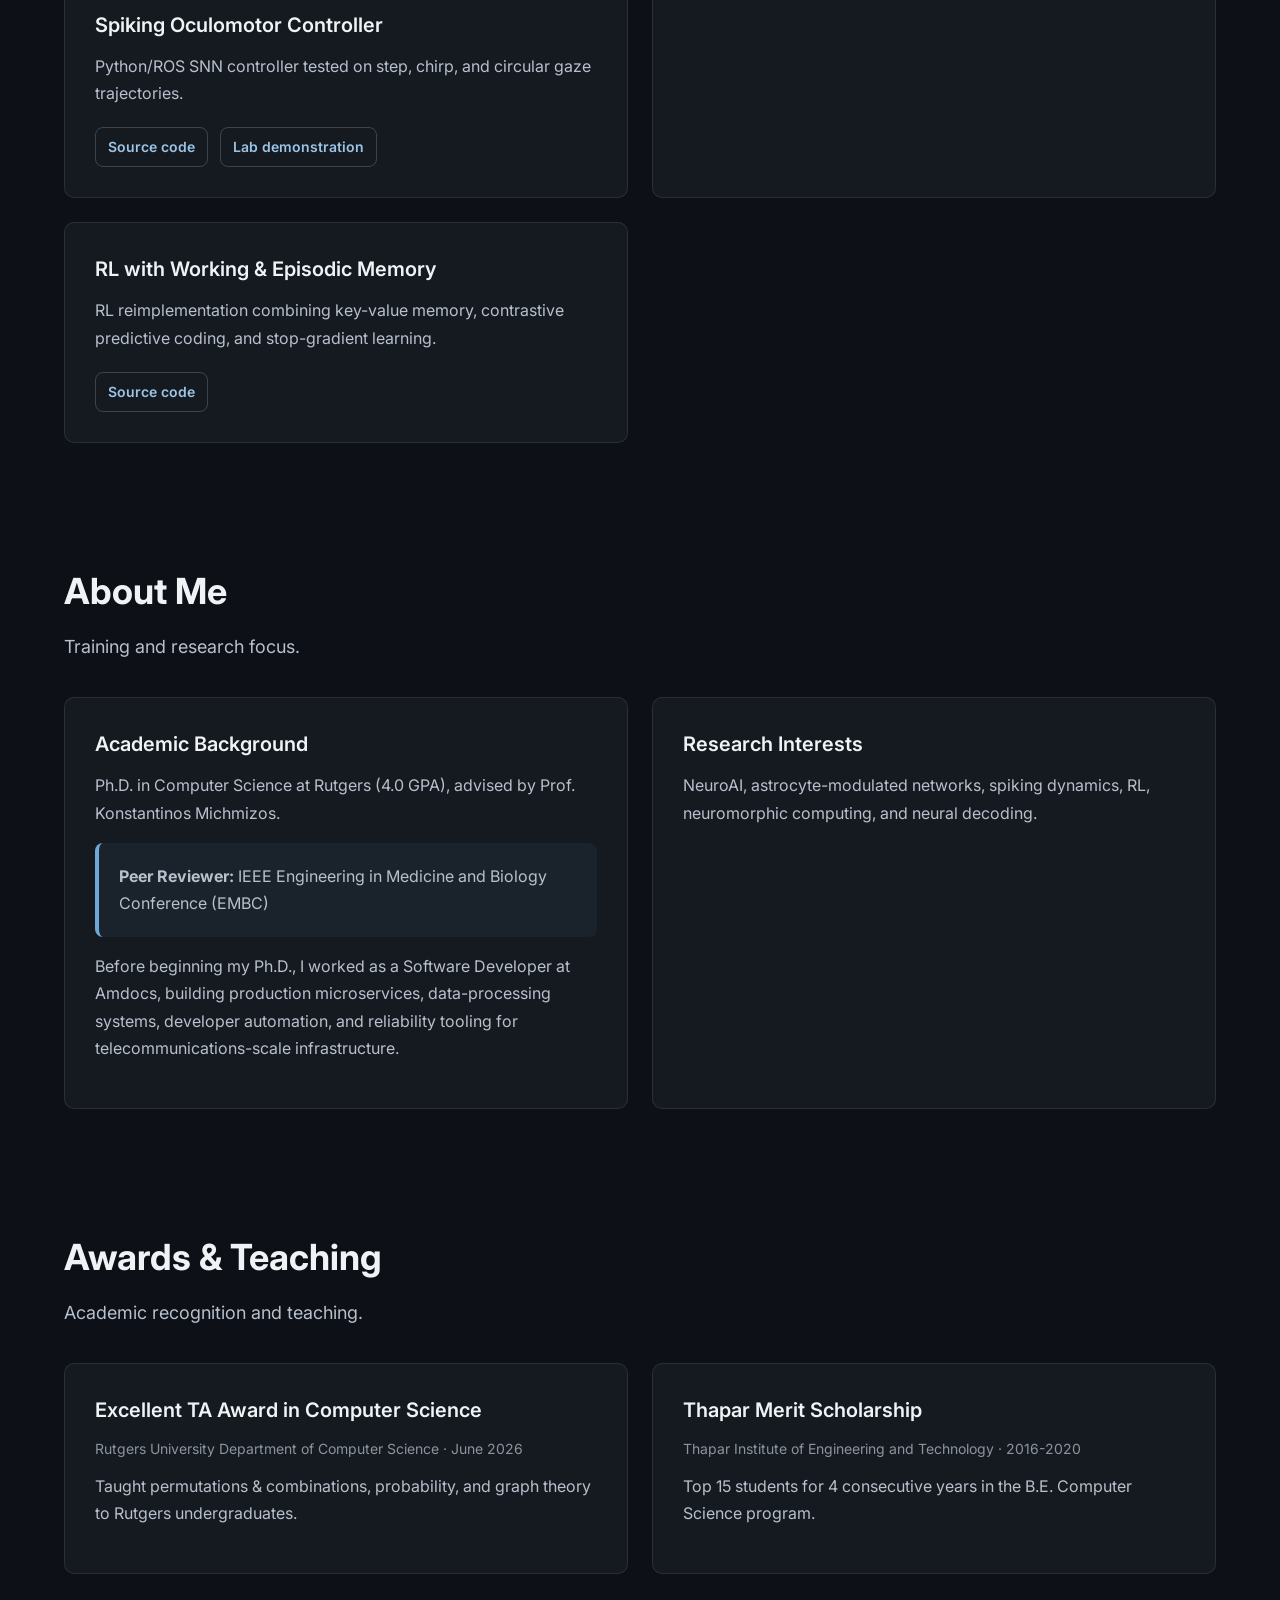
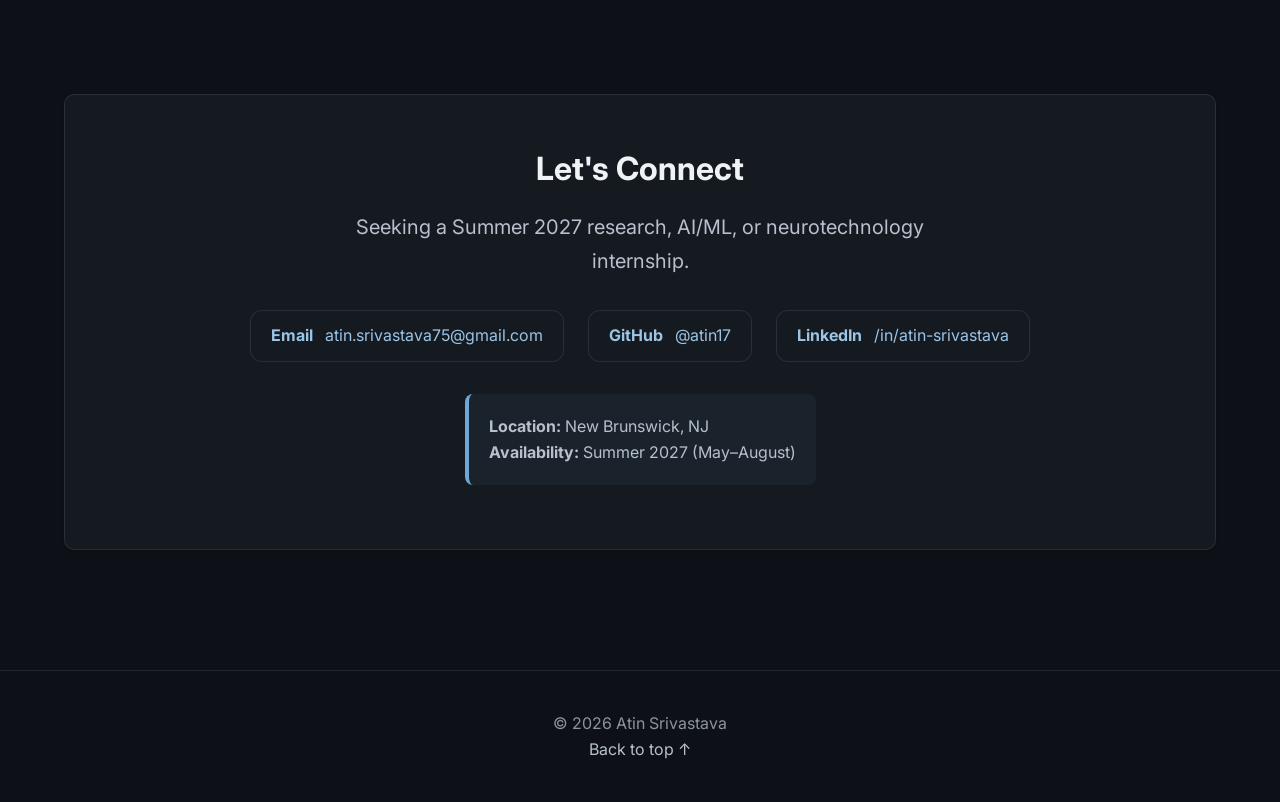
==== commit 447b8e65: "Clarify neural signal preprocessing and StableBCI contributions Separate studied raw-voltage process" ====
--- a/index.html
+++ b/index.html
@@ -756,6 +756,7 @@
           <div class="stablebci-meta">Human intracortical BCI · C++20 / Python</div>
           <h3>StableBCI: Adaptive Intracortical Neural Decoding</h3>
           <p>Longitudinal human neural decoding, probabilistic target inference, and transferable directional reliability. Independently evaluated on 120 held-out T11 sessions, with a measured C++ streaming runtime.</p>
+          <p class="stablebci-preprocessing">Neural-feature preprocessing: timestamp alignment, channel-quality checks, and causal history construction.</p>
           <span class="stablebci-open">Explore research, results &amp; interactive labs</span>
           <span class="stablebci-status">Manuscript in preparation · Retrospective validation</span>
         </a>
